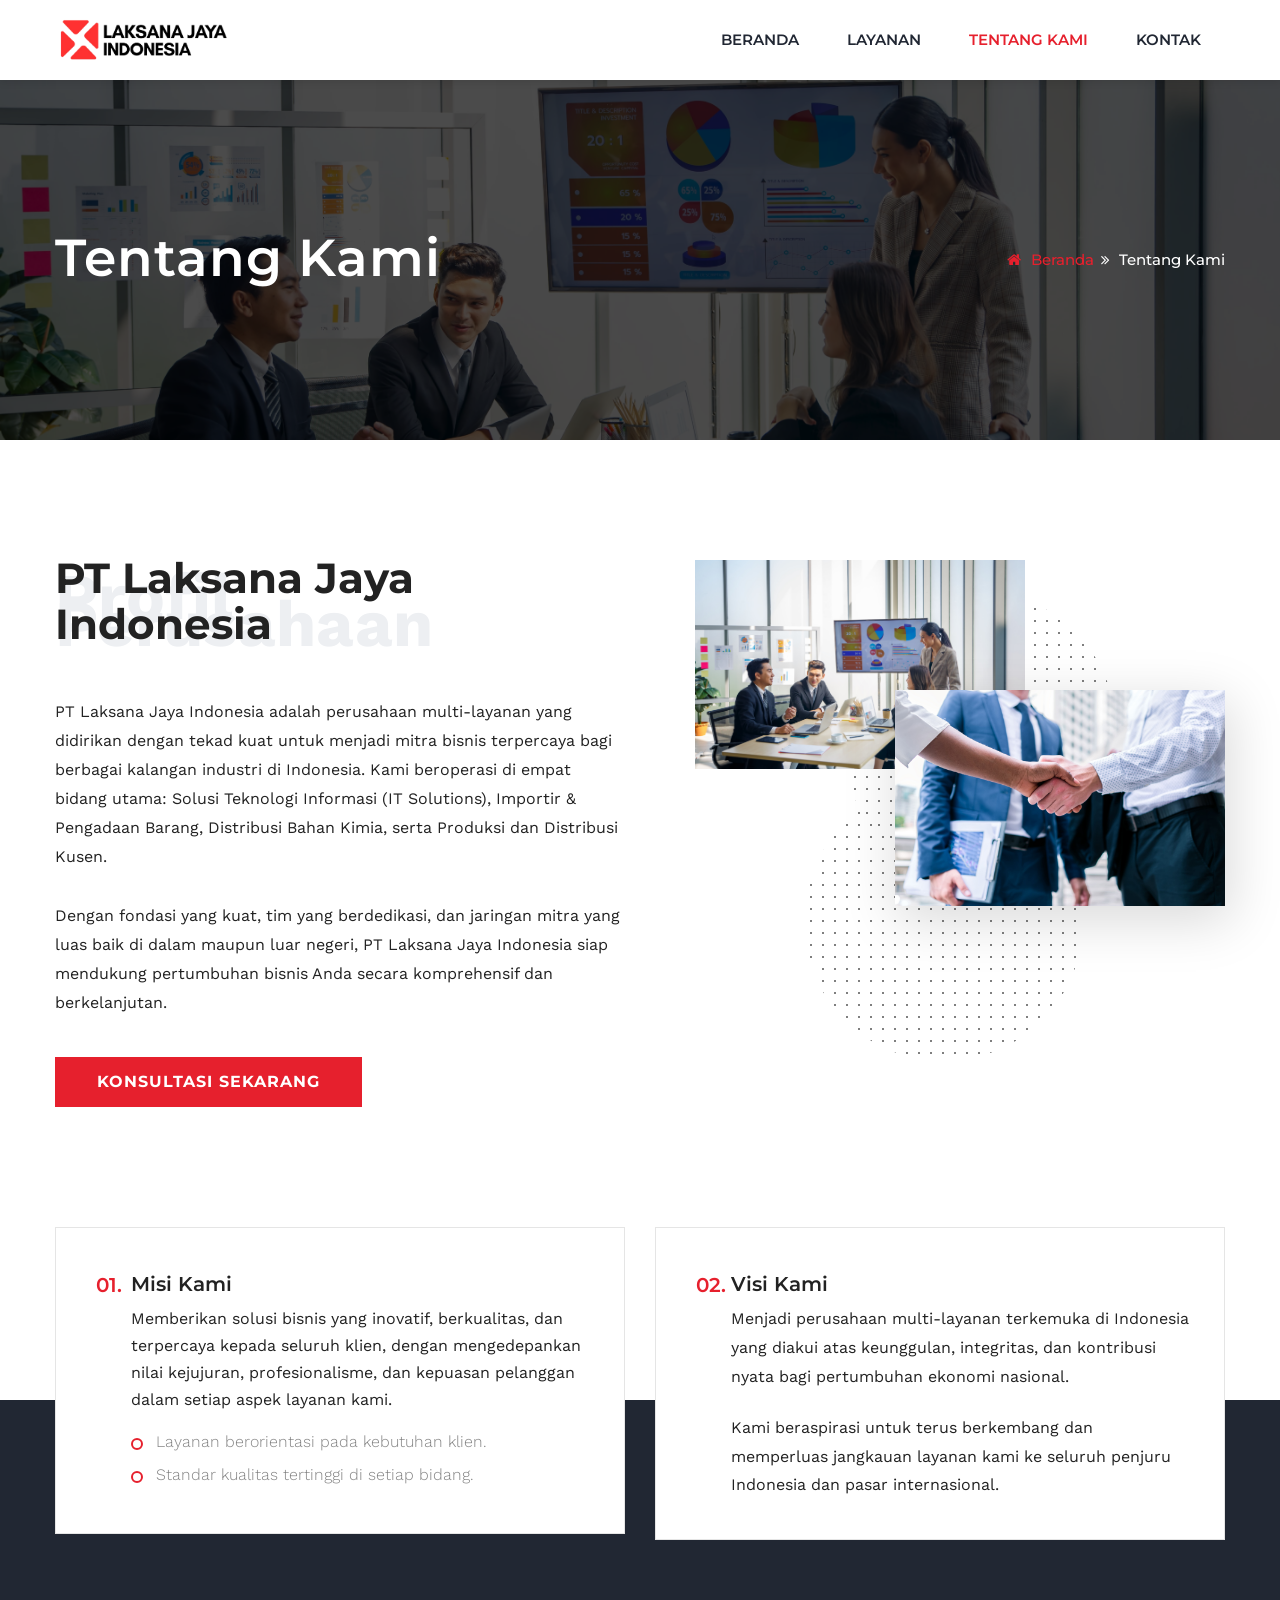
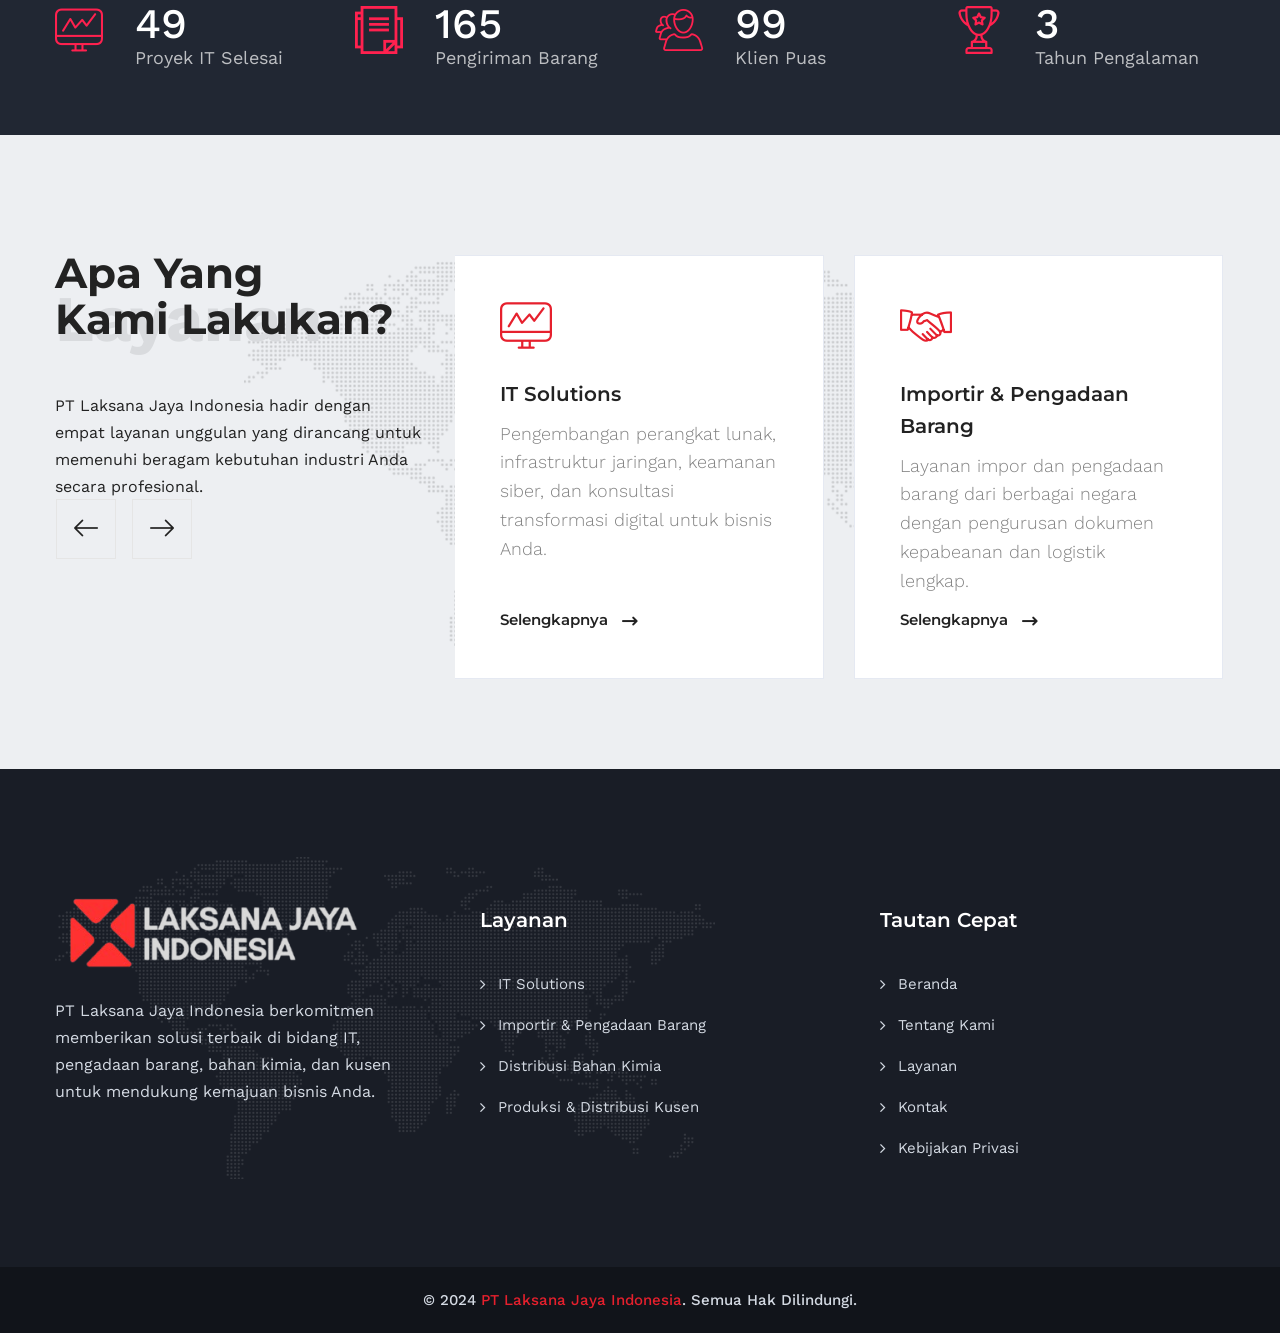
==== about.html @ ac90fad4 "Update All" ====
<!DOCTYPE html>
<html>
<head>
<meta charset="utf-8">
<title>Tentang Kami - PT Laksana Jaya Indonesia</title>

<!-- Stylesheets -->
<link href="css/bootstrap.css" rel="stylesheet">
<link href="css/style.css" rel="stylesheet">
<link href="css/responsive.css" rel="stylesheet">
<link href="css/laksana-custom.css" rel="stylesheet">

<!-- Fav Icons -->
<link rel="shortcut icon" href="images/favicon.png" type="image/x-icon">
<link rel="icon" href="images/favicon.png" type="image/x-icon">
<!-- Responsive -->
<meta http-equiv="X-UA-Compatible" content="IE=edge">
<meta name="viewport" content="width=device-width, initial-scale=1.0, maximum-scale=1.0, user-scalable=0">
<!--[if lt IE 9]><script src="https://cdnjs.cloudflare.com/ajax/libs/html5shiv/3.7.3/html5shiv.js"></script><![endif]-->
<!--[if lt IE 9]><script src="js/respond.js"></script><![endif]-->
</head>

<body>
<div class="page-wrapper">
    
    <!-- Preloader -->
    <div class="preloader"></div> 

    <!-- main header -->
    <header class="main-header">
        <!--Header-Upper-->
        <div class="header-upper style-three dark-color">
            <div class="container clearfix">
                <div class="float-left logo-outer">
                    <div class="logo"><a href="index.html"><img src="images/logo-main.png" alt="" title="" style="max-height:50px; width:auto;"></a></div>
                </div>
                <div class="float-right upper-right clearfix">
                    <div class="nav-outer clearfix">
                        <nav class="main-menu navbar-expand-lg">
                            <div class="navbar-header">
                                <button type="button" class="navbar-toggle" data-toggle="collapse" data-target=".navbar-collapse">
                                <span class="icon-bar"></span>
                                <span class="icon-bar"></span>
                                <span class="icon-bar"></span>
                                </button>
                            </div>
                            <div class="navbar-collapse collapse clearfix">
                                <ul class="navigation clearfix">
                                    <li><a href="index.html">Beranda</a></li>
                                    <li><a href="services.html">Layanan</a></li>
                                    <li class="current"><a href="about.html">Tentang Kami</a></li>
                                    <li><a href="contact.html">Kontak</a></li>
                                </ul>
                            </div>
                        </nav>
                    </div>
                </div>
            </div>
        </div>
        <!--End Header Upper-->
        <!--Sticky Header-->
        <div class="sticky-header">
            <div class="container clearfix">
                <div class="logo float-left">
                    <a href="index.html" class="img-responsive"><img src="images/logo-main.png" alt="" title="" style="max-height:50px; width:auto;"></a>
                </div>
                <div class="right-col float-right">
                    <nav class="main-menu navbar-expand-lg">
                        <div class="navbar-collapse collapse clearfix">
                            <ul class="navigation clearfix">
                                <li><a href="index.html">Beranda</a></li>
                                <li><a href="services.html">Layanan</a></li>
                                <li class="current"><a href="about.html">Tentang Kami</a></li>
                                <li><a href="contact.html">Kontak</a></li>
                            </ul>
                        </div>
                    </nav>
                </div>
            </div>
        </div>
        <!--End Sticky Header-->
    </header>

    <!--Page title-->
    <section class="page-title" style="background-image:url(images/background/image02.jpg)">
        <div class="container">
            <div class="outer-box">
                <h1>Tentang Kami</h1>
                <ul class="bread-crumb clearfix">
                    <li><a href="index.html"><span class="fa fa-home"></span>Beranda</a></li>
                    <li class="active">Tentang Kami</li>
                </ul>
            </div>                
        </div>
    </section>

    <!-- Profil Perusahaan -->
    <section class="what-we-do sp-two">
        <div class="container">
            <div class="row">
                <div class="col-lg-6">
                    <div class="sec-title">
                        <div class="big-title">Profil Perusahaan</div>
                        <h1>PT Laksana Jaya <br>Indonesia</h1>
                    </div>
                    <div class="text">
                        <p>PT Laksana Jaya Indonesia adalah perusahaan multi-layanan yang didirikan dengan tekad kuat untuk menjadi mitra bisnis terpercaya bagi berbagai kalangan industri di Indonesia. Kami beroperasi di empat bidang utama: Solusi Teknologi Informasi (IT Solutions), Importir &amp; Pengadaan Barang, Distribusi Bahan Kimia, serta Produksi dan Distribusi Kusen.</p>
                        <p>Dengan fondasi yang kuat, tim yang berdedikasi, dan jaringan mitra yang luas baik di dalam maupun luar negeri, PT Laksana Jaya Indonesia siap mendukung pertumbuhan bisnis Anda secara komprehensif dan berkelanjutan.</p>
                    </div>
                    <div class="link-btn mb-30 mt-40"><a href="contact.html" class="theme-btn btn-style-one">Konsultasi Sekarang</a></div>
                </div>
                <div class="col-lg-6">
                    <div class="stacked-image-carousel">
                        <div class="slides">
                            <div class="slide active">
                                <div class="image"><img src="images/background/image01.jpg" alt="PT Laksana Jaya Indonesia"></div>
                            </div>
                            <div class="slide">
                                <div class="image"><img src="images/background/image02.jpg" alt="PT Laksana Jaya Indonesia"></div>
                            </div>
                        </div>
                    </div>
                </div>
            </div>
        </div>
    </section>

    <!-- Misi & Visi -->
    <section class="our-mission">
        <div class="container">
            <div class="row">
                <div class="col-lg-6">
                    <div class="mission-block">
                        <div class="inner-box">
                            <div class="count">01.</div>
                            <h4><a href="#">Misi Kami</a></h4>
                            <div class="text">Memberikan solusi bisnis yang inovatif, berkualitas, dan terpercaya kepada seluruh klien, dengan mengedepankan nilai kejujuran, profesionalisme, dan kepuasan pelanggan dalam setiap aspek layanan kami.</div>
                            <ul class="list-style-six">
                                <li>Layanan berorientasi pada kebutuhan klien.</li>
                                <li>Standar kualitas tertinggi di setiap bidang.</li>
                            </ul>
                        </div>
                    </div>
                </div>
                <div class="col-lg-6">
                    <div class="mission-block">
                        <div class="inner-box">
                            <div class="count">02.</div>
                            <h4><a href="#">Visi Kami</a></h4>
                            <div class="text"><p>Menjadi perusahaan multi-layanan terkemuka di Indonesia yang diakui atas keunggulan, integritas, dan kontribusi nyata bagi pertumbuhan ekonomi nasional.</p><p>Kami beraspirasi untuk terus berkembang dan memperluas jangkauan layanan kami ke seluruh penjuru Indonesia dan pasar internasional.</p></div>
                        </div>
                    </div>
                </div>
            </div>
        </div>
    </section>

    <!-- Fun Facts -->
    <section class="funfact-section-two black-bg-3 pt-145">
        <div class="container">
            <div class="fact-counter">
                <div class="row">
                    <article class="column counter-column col-lg-3 col-md-6 wow fadeIn" data-wow-duration="900ms">
                        <div class="item">
                            <div class="inner-box">
                                <div class="icon-box">
                                    <i class="flaticon-computer-2"></i>
                                </div>
                                <div class="count-outer count-box">
                                    <span class="count-text" data-speed="3000" data-stop="150">0</span>
                                    <p>Proyek IT Selesai</p>
                                </div>
                            </div>
                        </div>
                    </article>
                    <article class="column counter-column col-lg-3 col-md-6 wow fadeIn" data-wow-duration="300ms">
                        <div class="item">
                            <div class="inner-box">
                                <div class="icon-box">
                                    <i class="flaticon-project"></i>
                                </div>
                                <div class="count-outer count-box">
                                    <span class="count-text" data-speed="3000" data-stop="500">0</span>
                                    <p>Pengiriman Barang</p>
                                </div>
                            </div>
                        </div>
                    </article>
                    <article class="column counter-column col-lg-3 col-md-6 wow fadeIn" data-wow-duration="600ms">
                        <div class="item">
                            <div class="inner-box">
                                <div class="icon-box">
                                    <i class="flaticon-group"></i>
                                </div>
                                <div class="count-outer count-box">
                                    <span class="count-text" data-speed="3000" data-stop="300">0</span>
                                    <p>Klien Puas</p>
                                </div>
                            </div>
                        </div>
                    </article>
                    <article class="column counter-column col-lg-3 col-md-6 wow fadeIn" data-wow-duration="900ms">
                        <div class="item">
                            <div class="inner-box">
                                <div class="icon-box">
                                    <i class="flaticon-trophy"></i>
                                </div>
                                <div class="count-outer count-box">
                                    <span class="count-text" data-speed="3000" data-stop="10">0</span>
                                    <p>Tahun Pengalaman</p>
                                </div>
                            </div>
                        </div>
                    </article>
                </div>
            </div> 
        </div>
    </section>

    <!-- Ringkasan Layanan -->
    <section class="what-we-do-three sp-two grey-bg">
        <div class="container">
            <div class="row">
                <div class="col-lg-4">
                    <div class="sec-title deep">
                        <div class="big-title">Layanan</div>
                        <h1>Apa yang <br>Kami Lakukan?</h1>
                    </div>
                    <div class="text mb-30">PT Laksana Jaya Indonesia hadir dengan empat layanan unggulan yang dirancang untuk memenuhi beragam kebutuhan industri Anda secara profesional.
                    </div>
                </div>
                <div class="col-lg-8">
                    <div class="two-item-carousel owl-carousel owl-theme owl-dot-none owl-nav-style-one">
                        <div class="service-block-eight">
                            <div class="inner-box hvr-bounce-to-bottom">
                                <div class="icon-box">
                                    <span class="flaticon-computer-2"></span>
                                </div>
                                <h4><a href="https://laxera.vercel.app" target="_blank" rel="noopener noreferrer">IT Solutions</a></h4>
                                <div class="text">Pengembangan perangkat lunak, infrastruktur jaringan, keamanan siber, dan konsultasi transformasi digital untuk bisnis Anda.</div>
                                <a href="https://laxera.vercel.app" class="read-more-btn" target="_blank" rel="noopener noreferrer">Selengkapnya <span class="flaticon-arrows"></span></a>
                            </div>
                        </div>
                        <div class="service-block-eight">
                            <div class="inner-box hvr-bounce-to-bottom">
                                <div class="icon-box">
                                    <span class="flaticon-hand-shake"></span>
                                </div>
                                <h4><a href="services.html">Importir &amp; Pengadaan Barang</a></h4>
                                <div class="text">Layanan impor dan pengadaan barang dari berbagai negara dengan pengurusan dokumen kepabeanan dan logistik lengkap.</div>
                                <a href="services.html" class="read-more-btn">Selengkapnya <span class="flaticon-arrows"></span></a>
                            </div>
                        </div>
                        <div class="service-block-eight">
                            <div class="inner-box hvr-bounce-to-bottom">
                                <div class="icon-box">
                                    <span class="flaticon-graphic"></span>
                                </div>
                                <h4><a href="services.html">Distribusi Bahan Kimia</a></h4>
                                <div class="text">Distribusi bahan kimia industri berkualitas tinggi yang memenuhi standar keselamatan dan regulasi yang berlaku.</div>
                                <a href="services.html" class="read-more-btn">Selengkapnya <span class="flaticon-arrows"></span></a>
                            </div>
                        </div>
                        <div class="service-block-eight">
                            <div class="inner-box hvr-bounce-to-bottom">
                                <div class="icon-box">
                                    <span class="flaticon-strategy"></span>
                                </div>
                                <h4><a href="services.html">Produksi &amp; Distribusi Kusen</a></h4>
                                <div class="text">Produksi kusen kayu, aluminium, dan UPVC berkualitas tinggi dengan kemampuan kustomisasi sesuai spesifikasi proyek.</div>
                                <a href="services.html" class="read-more-btn">Selengkapnya <span class="flaticon-arrows"></span></a>
                            </div>
                        </div>
                    </div>
                </div>
            </div>
        </div>
    </section>

    <!-- Main Footer -->
    <footer class="main-footer">
        <div class="container">
            <div class="widgets-section">
                <div class="row">
                    <div class="footer-column col-lg-4 col-md-6 col-12">
                        <div class="footer-widget about-widget">
                            <div class="footer-logo" style="margin-bottom:18px;">
                                <a href="index.html"><img src="images/logo-white.png" alt="PT Laksana Jaya Indonesia" style="max-height:90px; width:auto;"></a>
                            </div>
                            <div class="text">PT Laksana Jaya Indonesia berkomitmen memberikan solusi terbaik di bidang IT, pengadaan barang, bahan kimia, dan kusen untuk mendukung kemajuan bisnis Anda.</div>
                        </div>
                    </div>
                    <div class="footer-column col-lg-4 col-md-6 col-12">
                        <div class="footer-widget services-widget">
                            <h2 class="widget-title">Layanan</h2>
                            <div class="widget-content">
                                <ul class="list">
                                    <li><a href="https://laxera.vercel.app" target="_blank" rel="noopener noreferrer">IT Solutions</a></li>
                                    <li><a href="services.html">Importir &amp; Pengadaan Barang</a></li>
                                    <li><a href="services.html">Distribusi Bahan Kimia</a></li>
                                    <li><a href="services.html">Produksi &amp; Distribusi Kusen</a></li>
                                </ul>
                            </div>
                        </div>
                    </div>
                    <div class="footer-column col-lg-4 col-md-6 col-12">
                        <div class="footer-widget services-widget">
                            <h2 class="widget-title">Tautan Cepat</h2>
                            <div class="widget-content">
                                <ul class="list">
                                    <li><a href="index.html">Beranda</a></li>
                                    <li><a href="about.html">Tentang Kami</a></li>
                                    <li><a href="services.html">Layanan</a></li>
                                    <li><a href="contact.html">Kontak</a></li>
                                    <li><a href="#">Kebijakan Privasi</a></li>
                                </ul>
                            </div>
                        </div>
                    </div>
                </div>
            </div>
        </div>
        <div class="footer-bottom">
            <div class="container">
                <div class="copyright-text" style="text-align:center;">
                    <p>&copy; 2024 <a href="#">PT Laksana Jaya Indonesia</a>. Semua Hak Dilindungi.</p>
                </div>
            </div>
        </div>
    </footer>

</div>

<button class="scroll-top scroll-to-target" data-target="html">
    <span class="fa fa-angle-up"></span>
</button>

<script src="js/jquery.js"></script>
<script src="js/popover.js"></script>
<script src="js/bootstrap.min.js"></script>
<script src="js/wow.js"></script>
<script src="js/owl.js"></script>
<script src="js/validate.js"></script>
<script src="js/mixitup.js"></script>
<script src="js/isotope.js"></script>
<script src="js/appear.js"></script>
<script src="js/jquery.fancybox.js"></script>
<script src="js/script.js"></script>

</body>
</html>
---- css/style.css ----
/* Bremond - HTML Template */

/************ TABLE OF CONTENTS ***************
1. Fonts
2. Main Slider
3. What We Do
4. Our Experience
5. Why Choose Us
6. Testimonial
7. Feature Case
8. Client logo
9. Our Team
10. Funfact&form
11. Latest News
12. Google Map
13. Page Title
14. History
15. Footer


**********************************************/

@import url('https://fonts.googleapis.com/css?family=Montserrat:400,500,600,700|Work+Sans:400,500,700');
/*font-family: 'Montserrat', sans-serif;
font-family: 'Work Sans', sans-serif;*/

@import url('font-awesome.css');
@import url('flaticon.css');
@import url('bootstrap.css');
@import url('jquery.fancybox.min.css');
@import url('animate.css');
@import url('hover.css');
@import url('owl.css');
@import url('custom-animate.css');



/*** 

====================================================================
	Reset
====================================================================

 ***/

* {
	margin: 0px;
	padding: 0px;
	border: none;
	outline: none;
}

/*** 

====================================================================
	Global Settings
====================================================================

 ***/

body {
	font-size: 15px;
	color: #777777;
	line-height: 1.8em;
	font-weight: 400;
	background: #ffffff;
	background-size: cover;
	background-repeat: no-repeat;
	background-position: center top;
	-webkit-font-smoothing: antialiased;
	font-family: 'Work Sans', sans-serif;
}

a {
	text-decoration: none;
	cursor: pointer;
	color: #e6202d;
}

.no-padding {
	padding: 0px !important;
}

a:hover,
a:focus,
a:visited {
	text-decoration: none;
	outline: none;
}

h1,
h2,
h3,
h4,
h5,
h6 {
	position: relative;
	font-weight: normal;
	margin: 0px;
	background: none;
	line-height: 1.6em;
	font-family: 'Montserrat', sans-serif;
	color: #111;
}

input,
button,
select,
textarea {}

button:focus {
	outline: none;
}

p {
	position: relative;
	line-height: 1.8em;
	margin-bottom: 30px;
}

.text {
	font-size: 16px;
	color: #222;
}

.border-bottom {
	border-bottom: 1px solid #f4f4f4 !important;
}

.strike-through {
	text-decoration: line-through;
}

.page-wrapper {
	position: relative;
	margin: 0 auto;
	width: 100%;
	min-width: 300px;
	background: #fff;
	z-index: 9;
	overflow: hidden;
}

ul,
li {
	list-style: none;
	padding: 0px;
	margin: 0px;
}

@media (min-width: 1200px) {
	.container,
	.container-fluid {
		padding: 0;
	}
}


.theme-btn {
	display: inline-block;
	transition: all 0.3s ease;
	-moz-transition: all 0.3s ease;
	-webkit-transition: all 0.3s ease;
	-ms-transition: all 0.3s ease;
	-o-transition: all 0.3s ease;
}

.grey-bg {
	background-color: #edeff2 !important;
}

.grey-deep-bg {
	background-color: #f2f2f2 !important;
}

.grey-light-bg {
	background-color: #f8f8f8 !important;
}

.gradient-bg {
	background-image: -webkit-linear-gradient(87deg, #000000 34%, #064e79 100%) !important;
	background-image: -o-linear-gradient(87deg, #000000 34%, #064e79 100%) !important;
	background-image: linear-gradient(3deg, #000000 34%, #064e79 100%) !important;
}

.gradient-two-bg {
	background-image: -webkit-gradient(linear, left bottom, left top, from(#537895), to(#09203f)) !important;
	background-image: -webkit-linear-gradient(bottom, #537895 0%, #09203f 100%) !important;
	background-image: -o-linear-gradient(bottom, #537895 0%, #09203f 100%) !important;
	background-image: linear-gradient(to top, #537895 0%, #09203f 100%) !important;
}

.image-bg {
	background-repeat: no-repeat;
	background-size: cover;
	background-position: center;
}

.black-bg {
	background-color: #000 !important;
}

.black-bg-2 {
	background-color: #222 !important;
}

.black-bg-3 {
	background-color: #212733 !important;
}

.theme-bg {
	background-color: #e6202d !important;
}

.bg-style-two {
	position: relative;
}

.bg-style-two:before {
	position: absolute;
	content: '';
	left: 0px;
	top: 0px;
	width: 50%;
	height: 100%;
	background-color: rgb(240, 240, 240);
}

.bg-style-two:after {
	position: absolute;
	content: '';
	right: 0px;
	top: 0px;
	width: 50%;
	height: 100%;
	background-color: rgba(240, 240, 240, 0.3);
}

/* section padding */

.sp-one {
	padding: 120px 0;
}

.sp-two {
	padding: 120px 0 90px;
}

.sp-three {
	padding: 120px 0 70px;
}

.sp-four {
	padding: 120px 0 0px;
}

.sp-five {
	padding: 0px 0 120px;
}

.sp-six {
	padding: 0px 0 90px;
}

.sp-seven {
	padding: 100px 0 20px;
}

.projects-block-one.mix {
	display: none;
}

.projects-block-two.mix {
	display: none;
}

.theme-color {
	color: #e6202d;
}

img {
	display: inline-block;
	max-width: 100%;
}

.preloader {
	position: fixed;
	left: 0px;
	top: 0px;
	width: 100%;
	height: 100%;
	z-index: 999999;
	background-color: #ffffff;
	background-position: center center;
	background-repeat: no-repeat;
	background-image: url(../images/icons/preloader.svg);
}

/*** Scroll To Top style ***/

.scroll-top {
	width: 55px;
	height: 55px;
	position: fixed;
	bottom: 30px;
	right: 30px;
	font-size: 18px;
	border-radius: 50%;
	z-index: 99;
	display: none;
	color: #fff;
	text-align: center;
	cursor: pointer;
	background: #e6202d;
	-webkit-animation: pulse 2s infinite;
	animation: pulse 2s infinite;
}

.scroll-top span:before {
	font-size: 27px;
}

.scroll-top:after {
	position: absolute;
	z-index: -1;
	content: '';
	top: 100%;
	left: 5%;
	height: 10px;
	width: 90%;
	opacity: 1;
	background: -webkit-radial-gradient(center, ellipse, rgba(0, 0, 0, 0.25) 0%, rgba(0, 0, 0, 0) 80%);
	background: -webkit-radial-gradient(center ellipse, rgba(0, 0, 0, 0.25) 0%, rgba(0, 0, 0, 0) 80%);
	background: -o-radial-gradient(center, ellipse, rgba(0, 0, 0, 0.25) 0%, rgba(0, 0, 0, 0) 80%);
	background: radial-gradient(ellipse at center, rgba(0, 0, 0, 0.25) 0%, rgba(0, 0, 0, 0) 80%);
}


/* parallax-one */

.parallax-one {
  position: relative;
  background-repeat: no-repeat;
  background-size: cover;
}

.parallax-one:before {
  position: absolute;
  content: '';
  background: rgba(30, 67, 152, 0.8);
  width: 100%;
  height: 100%;
  left: 0;
  top: 0;
}

/* parallax-two */

.parallax-two {
  position: relative;
  background-repeat: no-repeat;
  background-size: cover;
  background-attachment: fixed;
}

.parallax-two:before {
  position: absolute;
  content: '';
  background: rgba(0, 0, 0, 0.6);
  width: 100%;
  height: 100%;
  left: 0;
  top: 0;
}

/* parallax-three */

.parallax-three {
  position: relative;
  background-repeat: no-repeat;
  background-size: cover;
  background-attachment: fixed;
}

.parallax-three:before {
  position: absolute;
  content: '';
  background: rgba(0, 0, 0, 0.05);
  width: 100%;
  height: 100%;
  left: 0;
  top: 0;
}



/*Custom Select*/

.form-group .ui-selectmenu-button.ui-button {
	width: 100%;
	font-size: 14px;
	font-style: normal;
	height: 50px;
	padding: 7px 20px;
	line-height: 30px;
	color: #333333;
	border-radius: 0px;
	border: 1px solid #e5e5e5;
	background: #ffffff;
}

.form-group .ui-button .ui-icon {
	background: none;
	position: relative;
	top: 3px;
	text-indent: 0px;
	color: #333333;
}

.form-group .ui-button .ui-icon:before {
	font-family: 'FontAwesome';
	content: "\f107";
	position: absolute;
	right: 0px;
	top: 2px !important;
	top: 13px;
	width: 10px;
	height: 20px;
	display: block;
	color: #333333;
	line-height: 20px;
	font-size: 16px;
	font-weight: normal;
	text-align: center;
	z-index: 5;
}

.ui-widget.ui-widget-content {
	border: 1px solid #e0e0e0;
	font-family: 'Poppins', sans-serif;
}

.ui-menu .ui-menu-item {
	font-size: 14px;
	border-bottom: 1px solid #e0e0e0;
}

.ui-menu .ui-menu-item:last-child {
	border: none;
}

.ui-state-active,
.ui-widget-content .ui-state-active {
	background-color: #e6202d;
}

.ui-menu .ui-menu-item-wrapper {
	position: relative;
	display: block;
	padding: 8px 20px;
	font-size: 14px;
	line-height: 24px;
}

.ui-menu-item:hover {
	background-color: #17519d;
}

/* owl controll */

.owl-dots-none .owl-dots {
	display: none;
}

/* style one */

.owl-dot-style-one .owl-dots {
	position: relative;
	text-align: center;
}

.owl-dot-style-one .owl-dots .owl-dot {
	position: relative;
	display: inline-block;
	margin: 0px 5px;
}

.owl-dot-style-one .owl-dots .owl-dot span {
	position: relative;
	display: block;
	width: 10px;
	height: 10px;
	border-radius: 50%;
	border: 1px solid #e6202d;
	transition: all 0.3s ease;
	-moz-transition: all 0.3s ease;
	-webkit-transition: all 0.3s ease;
	-ms-transition: all 0.3s ease;
	-o-transition: all 0.3s ease;
}

.owl-dot-style-one .owl-dots .owl-dot.active span,
.owl-dot-style-one .owl-dots .owl-dot:hover span {
	background: #e6202d;
	border-color: #e6202d;
}

/* style two */

.owl-dot-style-two .owl-dots {
	position: relative;
	text-align: center;
	line-height: 15px;
}

.owl-dot-style-two .owl-dots .owl-dot {
	position: relative;
	display: inline-block;
	margin: 0px 5px;
}

.owl-dot-style-two .owl-dots .owl-dot span {
	position: relative;
	display: block;
	width: 15px;
	height: 15px;
	border-radius: 50%;
	border: 2px solid #e8e8e8;
	transition: all 0.3s ease;
	-moz-transition: all 0.3s ease;
	-webkit-transition: all 0.3s ease;
	-ms-transition: all 0.3s ease;
	-o-transition: all 0.3s ease;
}

.owl-dot-style-two .owl-dots .owl-dot span:before {
	position: absolute;
	content: '';
	background: #e8e8e8;
	width: 5px;
	height: 5px;
	border-radius: 50%;
	left: 3px;
	top: 3px;
}

.owl-dot-style-two .owl-dots .owl-dot.active span,
.owl-dot-style-two .owl-dots .owl-dot:hover span {
	background: #e6202d;
	border-color: #e6202d;
}

/* owl nav */

.owl-nav-none .owl-nav {
	display: none;
}

.owl-nav-style-one .owl-nav {
	margin: 0px;
	padding: 0px;
	text-align: center;
}

.owl-nav-style-one .owl-nav .owl-next,
.owl-nav-style-one .owl-nav .owl-prev {
	position: relative;
	width: 60px;
	height: 60px;
	margin: 0 8px;
	display: inline-block;
	line-height: 56px;
	border: 1px solid #e5e5e5;
	text-align: center;
	font-size: 24px;
	color: #222222;
	transition: all 300ms ease;
	-webkit-transition: all 300ms ease;
	-ms-transition: all 300ms ease;
	-o-transition: all 300ms ease;
}

.owl-nav-style-one .carousel-outer:hover .owl-nav .owl-next,
.owl-nav-style-one .carousel-outer:hover .owl-nav .owl-prev {
	opacity: 1;
	visibility: visible;
}

.owl-nav-style-one .owl-nav .owl-prev {
	left: 0px;
}

.owl-nav-style-one .owl-nav .owl-next {
	right: 0px;
}

.owl-nav-style-one .owl-nav .owl-next:hover,
.owl-nav-style-one .owl-nav .owl-prev:hover {
	color: #ffffff;
	border-color: #e6202d;
	background: #e6202d;
}

/* nav style tow */

.owl-nav-style-two .owl-nav {
	padding: 0px;
	text-align: center;
	bottom: 100%;
	top: inherit;
	position: absolute;
	left: inherit;
	right: 0;
}

.owl-nav-style-two .owl-nav .owl-next,
.owl-nav-style-two .owl-nav .owl-prev {
	position: relative;
	width: 50px;
	height: 50px;
	margin: 0 8px 30px;
	display: inline-block;
	line-height: 46px;
	border: 1px solid #f0f0f0;
	text-align: center;
	font-size: 24px;
	color: #949494;
	border-radius: 50%;
	transition: all 300ms ease;
	-webkit-transition: all 300ms ease;
	-ms-transition: all 300ms ease;
	-o-transition: all 300ms ease;
}

.owl-nav-style-two .carousel-outer:hover .owl-nav .owl-next,
.owl-nav-style-two .carousel-outer:hover .owl-nav .owl-prev {
	opacity: 1;
	visibility: visible;
}

.owl-nav-style-two .owl-nav .owl-prev {
	left: 0px;
}

.owl-nav-style-two .owl-nav .owl-next {
	right: 0px;
}

.owl-nav-style-two .owl-nav .owl-next:hover,
.owl-nav-style-two .owl-nav .owl-prev:hover {
	color: #e6202d;
	border-color: #e6202d;
}

/* nav style three */

.owl-nav-style-three .owl-nav {
	padding: 0px;
	text-align: center;
	bottom: 100%;
	top: inherit;
	position: absolute;
	left: 50%;
	-webkit-transform: translateX(-50%) translateY(45px);
	    -ms-transform: translateX(-50%) translateY(45px);
	        transform: translateX(-50%) translateY(45px);
}

.owl-nav-style-three .owl-nav .owl-next,
.owl-nav-style-three .owl-nav .owl-prev {
	position: relative;
	width: 60px;
	height: 60px;
	margin: 0 8px 0px;
	display: inline-block;
	line-height: 56px;
	border: 1px solid #e5e5e5;
	text-align: center;
	font-size: 24px;
	color: #222;
	transition: all 300ms ease;
	-webkit-transition: all 300ms ease;
	-ms-transition: all 300ms ease;
	-o-transition: all 300ms ease;
}

.owl-nav-style-three .carousel-outer:hover .owl-nav .owl-next,
.owl-nav-style-three .carousel-outer:hover .owl-nav .owl-prev {
	opacity: 1;
	visibility: visible;
}

.owl-nav-style-three .owl-nav .owl-prev {
	left: 0px;
}

.owl-nav-style-three .owl-nav .owl-next {
	right: 0px;
}

.owl-nav-style-three .owl-nav .owl-next:hover,
.owl-nav-style-three .owl-nav .owl-prev:hover {
	color: #e6202d;
	border-color: #e6202d;
}

/* nav style four */

.owl-nav-style-four .owl-nav {
	padding: 0px;
	top: 50%;
	margin-top: -40px;
	position: absolute;
	left: 0;
	right: 0;
}

.owl-nav-style-four .owl-nav .owl-next,
.owl-nav-style-four .owl-nav .owl-prev {
	position: relative;
	width: 60px;
	height: 60px;
	margin: 0 8px 0px;
	display: inline-block;
	line-height: 56px;
	border: 1px solid #e5e5e5;
	text-align: center;
	font-size: 24px;
	color: #222;
	transition: all 300ms ease;
	-webkit-transition: all 300ms ease;
	-ms-transition: all 300ms ease;
	-o-transition: all 300ms ease;
}

.owl-nav-style-four .carousel-outer:hover .owl-nav .owl-next,
.owl-nav-style-four .carousel-outer:hover .owl-nav .owl-prev {
	opacity: 1;
	visibility: visible;
}

.owl-nav-style-four .owl-nav .owl-prev {
	left: 0px;
	float: left;
	-webkit-transform: translateY(-50%);
	    -ms-transform: translateY(-50%);
	        transform: translateY(-50%);
}

.owl-nav-style-four .owl-nav .owl-next {
	right: 0px;
	float: right;
	-webkit-transform: translateY(-50%);
	    -ms-transform: translateY(-50%);
	        transform: translateY(-50%);
}

.owl-nav-style-four .owl-nav .owl-next:hover,
.owl-nav-style-four .owl-nav .owl-prev:hover {
	color: #e6202d;
	border-color: #e6202d;
}
/*** Fancy Box ***/

.fancybox-next span,
.fancybox-prev span {
	background-image: none !important;
	width: 44px !important;
	height: 44px !important;
	line-height: 44px !important;
	text-align: center;
}

.fancybox-next span:before,
.fancybox-prev span:before {
	content: '';
	position: absolute;
	font-family: 'FontAwesome';
	left: 0px;
	top: 0px;
	font-size: 12px;
	width: 44px !important;
	height: 44px !important;
	line-height: 44px !important;
	background-color: rgba(28, 28, 28, 0.40) !important;
	color: #ffffff;
	visibility: visible;
	transition: all 300ms ease;
	-webkit-transition: all 300ms ease;
	-ms-transition: all 300ms ease;
	-o-transition: all 300ms ease;
	-moz-transition: all 300ms ease;
}

.fancybox-next span:before {
	content: '\f178';
}

.fancybox-prev span:before {
	content: '\f177';
}

.fancybox-next:hover span:before,
.fancybox-prev:hover span:before {
	background-color: #ffffff !important;
	color: #000000;
}

.fancybox-type-image .fancybox-close {
	right: 0px;
	top: 0px;
	width: 45px;
	height: 45px;
	background: url(../images/icons/icon-cross.png) center center no-repeat;
	background-color: rgba(17, 17, 17, 0.50) !important;
}

.fancybox-type-image .fancybox-close:hover {
	background-color: #000000 !important;
}

.fancybox-type-image .fancybox-skin {
	padding: 0px !important;
}



/* margin */

.mt-5 {
	margin-top: 5px !important;
}

.mt-10 {
	margin-top: 10px !important;
}

.mt-15 {
	margin-top: 15px !important;
}

.mt-20 {
	margin-top: 20px !important;
}

.mt-25 {
	margin-top: 25px !important;
}

.mt-30 {
	margin-top: 30px !important;
}

.mt-35 {
	margin-top: 35px !important;
}

.mt-40 {
	margin-top: 40px !important;
}

.mt-45 {
	margin-top: 45px !important;
}

.mt-50 {
	margin-top: 50px !important;
}

.mt-55 {
	margin-top: 55px !important;
}

.mt-60 {
	margin-top: 60px !important;
}

.mt-65 {
	margin-top: 65px !important;
}

.mt-70 {
	margin-top: 70px !important;
}

.mt-75 {
	margin-top: 75px !important;
}

.mt-80 {
	margin-top: 80px !important;
}

.mb-5 {
	margin-bottom: 5px !important;
}

.mb-10 {
	margin-bottom: 10px !important;
}

.mb-15 {
	margin-bottom: 15px !important;
}

.mb-20 {
	margin-bottom: 20px !important;
}

.mb-25 {
	margin-bottom: 25px !important;
}

.mb-30 {
	margin-bottom: 30px !important;
}

.mb-35 {
	margin-bottom: 35px !important;
}

.mb-40 {
	margin-bottom: 40px !important;
}

.mb-45 {
	margin-bottom: 45px !important;
}

.mb-50 {
	margin-bottom: 50px !important;
}

.mb-55 {
	margin-bottom: 55px !important;
}

.mb-60 {
	margin-bottom: 60px !important;
}

.mb-65 {
	margin-bottom: 65px !important;
}

.mb-70 {
	margin-bottom: 70px !important;
}

.mb-75 {
	margin-bottom: 75px !important;
}

.mb-80 {
	margin-bottom: 80px !important;
}

.ml-5 {
	margin-left: 5px !important;
}

.ml-10 {
	margin-left: 10px !important;
}

.ml-15 {
	margin-left: 15px !important;
}

.ml-20 {
	margin-left: 20px !important;
}

.ml-25 {
	margin-left: 25px !important;
}

.ml-30 {
	margin-left: 30px !important;
}

.ml-35 {
	margin-left: 35px !important;
}

.ml-40 {
	margin-left: 40px !important;
}

.ml-45 {
	margin-left: 45px !important;
}

.ml-50 {
	margin-left: 50px !important;
}

.ml-55 {
	margin-left: 55px !important;
}

.ml-60 {
	margin-left: 60px !important;
}

.ml-65 {
	margin-left: 65px !important;
}

.ml-70 {
	margin-left: 70px !important;
}

.ml-75 {
	margin-left: 75px !important;
}

.ml-80 {
	margin-left: 80px !important;
}

.mr-5 {
	margin-right: 5px !important;
}

.mr-10 {
	margin-right: 10px !important;
}

.mr-15 {
	margin-right: 15px !important;
}

.mr-20 {
	margin-right: 20px !important;
}

.mr-25 {
	margin-right: 25px !important;
}

.mr-30 {
	margin-right: 30px !important;
}

.mr-35 {
	margin-right: 35px !important;
}

.mr-40 {
	margin-right: 40px !important;
}

.mr-45 {
	margin-right: 45px !important;
}

.mr-50 {
	margin-right: 50px !important;
}

.mr-55 {
	margin-right: 55px !important;
}

.mr-60 {
	margin-right: 60px !important;
}

.mr-65 {
	margin-right: 65px !important;
}

.mr-70 {
	margin-right: 70px !important;
}

.mr-75 {
	margin-right: 75px !important;
}

.mr-80 {
	margin-right: 80px !important;
}

/* padding */

.pt-5 {
	padding-top: 5px !important;
}

.pt-10 {
	padding-top: 10px !important;
}

.pt-15 {
	padding-top: 15px !important;
}

.pt-20 {
	padding-top: 20px !important;
}

.pt-25 {
	padding-top: 25px !important;
}

.pt-30 {
	padding-top: 30px !important;
}

.pt-35 {
	padding-top: 35px !important;
}

.pt-40 {
	padding-top: 40px !important;
}

.pt-45 {
	padding-top: 45px !important;
}

.pt-50 {
	padding-top: 50px !important;
}

.pt-55 {
	padding-top: 55px !important;
}

.pt-60 {
	padding-top: 60px !important;
}

.pt-65 {
	padding-top: 65px !important;
}

.pt-70 {
	padding-top: 70px !important;
}

.pt-75 {
	padding-top: 75px !important;
}

.pt-80 {
	padding-top: 80px !important;
}

.pb-5 {
	padding-bottom: 5px !important;
}

.pb-10 {
	padding-bottom: 10px !important;
}

.pb-15 {
	padding-bottom: 15px !important;
}

.pb-20 {
	padding-bottom: 20px !important;
}

.pb-25 {
	padding-bottom: 25px !important;
}

.pb-30 {
	padding-bottom: 30px !important;
}

.pb-35 {
	padding-bottom: 35px !important;
}

.pb-40 {
	padding-bottom: 40px !important;
}

.pb-45 {
	padding-bottom: 45px !important;
}

.pb-50 {
	padding-bottom: 50px !important;
}

.pb-55 {
	padding-bottom: 55px !important;
}

.pb-60 {
	padding-bottom: 60px !important;
}

.pb-65 {
	padding-bottom: 65px !important;
}

.pb-70 {
	padding-bottom: 70px !important;
}

.pb-75 {
	padding-bottom: 75px !important;
}

.pb-80 {
	padding-bottom: 80px !important;
}

.pl-5 {
	padding-left: 5px !important;
}

.pl-10 {
	padding-left: 10px !important;
}

.pl-15 {
	padding-left: 15px !important;
}

.pl-20 {
	padding-left: 20px !important;
}

.pl-25 {
	padding-left: 25px !important;
}

.pl-30 {
	padding-left: 30px !important;
}

.pl-35 {
	padding-left: 35px !important;
}

.pl-40 {
	padding-left: 40px !important;
}

.pl-45 {
	padding-left: 45px !important;
}

.pl-50 {
	padding-left: 50px !important;
}

.pl-55 {
	padding-left: 55px !important;
}

.pl-60 {
	padding-left: 60px !important;
}

.pl-65 {
	padding-left: 65px !important;
}

.pl-70 {
	padding-left: 70px !important;
}

.pl-75 {
	padding-left: 75px !important;
}

.pl-80 {
	padding-left: 80px !important;
}

.pr-5 {
	padding-right: 5px !important;
}

.pr-10 {
	padding-right: 10px !important;
}

.pr-15 {
	padding-right: 15px !important;
}

.pr-20 {
	padding-right: 20px !important;
}

.pr-25 {
	padding-right: 25px !important;
}

.pr-30 {
	padding-right: 30px !important;
}

.pr-35 {
	padding-right: 35px !important;
}

.pr-40 {
	padding-right: 40px !important;
}

.pr-45 {
	padding-right: 45px !important;
}

.pr-50 {
	padding-right: 50px !important;
}

.pr-55 {
	padding-right: 55px !important;
}

.pr-60 {
	padding-right: 60px !important;
}

.pr-65 {
	padding-right: 65px !important;
}

.pr-70 {
	padding-right: 70px !important;
}

.pr-75 {
	padding-right: 75px !important;
}

.pr-80 {
	padding-right: 80px !important;
}

.pt-145 {
	padding-top: 145px;
}


/*

element css

1- section title
2- button style
3- list style
4- social icon
6- tab style
7- accordion
8- page pagination
9- filter style
10- video-box
11- sidebar widget




/*
================================== 
1.section title 
==================================
*/

.sec-title {
	position: relative;
	margin-bottom: 50px;
	margin-top: -5px;
}

.sec-title.style-two {
	margin-top: 20px;
}

.sec-title.small {
	margin-bottom: 40px;
}

.sec-title.centered {
	text-align: center;
}

.sec-title .big-title {
	font-size: 65px;
	font-weight: 700;
	color: #edeff2;
	text-transform: capitalize;
	position:  absolute;
	width:  100%;
	bottom: 9px;
}

.sec-title.style-two .big-title {
	bottom: 30px;
}

.sec-title h1 {
	font-size: 42px;
	color: #222;
	font-weight: 700;
	line-height: 1.1em;
	text-transform: capitalize;
}

.sec-title.light h1 {
	color: #ffffff;
}

.sec-title.light .big-title {
	color: #585859;
}

.sec-title.deep .big-title {
	color: #d9dbde;
}

.sec-title .text {
	margin-top: 30px;
}

.sec-title.light .text {
	color: rgba(255, 255, 255, 0.70);
}

/* welcome title */

.welcome-title {
	text-align: center;
	margin-bottom: 40px;
}

.welcome-title h2 {
	text-align: center;
	font-size: 30px;
	margin-bottom: 10px;
	font-weight: 600;
}

/* inner page title */

.inner-page-title {
	position: relative;
	margin-bottom: 30px;
	padding-bottom: 20px;
}

.inner-page-title h4 {
	font-size: 22px;
	color: #000000;
	font-weight: 500;
	line-height: 1.2em;
	text-transform: capitalize;
}

.inner-page-title:before {
	position: absolute;
	content: '';
	background: #ddd;
	height: 1px;
	width: 100%;
	bottom: 0;
}

.inner-page-title:after {
	position: absolute;
	content: '';
	background: #e6202d;
	height: 2px;
	width: 40px;
	bottom: 0;
}

/*
================================== 
2.button Style One 
==================================
*/

.btn-style-one {
	position: relative;
	padding: 11px 40px;
	line-height: 24px;
	color: #ffffff;
	text-align: center;
	display: inline-block;
	font-size: 16px;
	font-weight: 700;
	cursor:  pointer;
	background: #e6202d;
	letter-spacing: 1px;
	text-transform: uppercase;
	border: 2px solid #e6202d;
	font-family: 'Montserrat', sans-serif;
}

.btn-style-one:hover {
	color: #ffffff;
	background: #101010;
	border-color: #101010;
}

/*Btn Style One*/

.btn-style-two {
	position: relative;
	padding: 11px 40px;
	border-radius: 25px;
	line-height: 24px;
	color: #ffffff;
	text-align: center;
	display: inline-block;
	font-size: 14px;
	font-weight: 700;
	background: #e6202d;
	letter-spacing: 1px;
	text-transform: uppercase;
	border: 2px solid #e6202d;
	font-family: 'Montserrat', sans-serif;
}

.btn-style-two:hover {
	color: #ffffff;
	background: #101010;
	border-color: #101010;
}

/*Btn Style three*/

.btn-style-three {
	position: relative;
	padding: 11px 40px;
	line-height: 24px;
	color: #e6202d;
	text-align: center;
	display: inline-block;
	font-size: 14px;
	font-weight: 700;
	background: none;
	letter-spacing: 1px;
	text-transform: uppercase;
	border: 2px solid #e6202d;
	font-family: 'Montserrat', sans-serif;
}

.btn-style-three:hover {
	color: #ffffff;
	border-color: #e6202d;
	background-color: #e6202d;
}

/*Btn Style four*/

.btn-style-four {
	position: relative;
	padding: 11px 40px;
	line-height: 24px;
	border-radius: 25px;
	color: #e6202d;
	text-align: center;
	display: inline-block;
	font-size: 14px;
	font-weight: 700;
	background: none;
	letter-spacing: 1px;
	text-transform: uppercase;
	border: 2px solid #e6202d;
	font-family: 'Montserrat', sans-serif;
}

.btn-style-four:hover {
	color: #ffffff;
	border-color: #e6202d;
	background-color: #e6202d;
}

/*Btn Style five*/

.btn-style-five {
	position: relative;
	padding: 11px 40px;
	line-height: 24px;
	color: #e6202d;
	text-align: center;
	display: inline-block;
	font-size: 14px;
	font-weight: 700;
	background: #ffffff;
	letter-spacing: 1px;
	text-transform: uppercase;
	border: 2px solid #ffffff;
	font-family: 'Montserrat', sans-serif;
}

.btn-style-five:hover {
	color: #ffffff;
	background: #e6202d;
	border-color: #e6202d;
}

/*Btn Style six*/

.btn-style-six {
	position: relative;
	padding: 11px 40px;
	line-height: 24px;
	color: #e6202d;
	text-align: center;
	border-radius: 25px;
	display: inline-block;
	font-size: 14px;
	font-weight: 700;
	background: #fff;
	letter-spacing: 1px;
	text-transform: uppercase;
	border: 2px solid #ffffff;
	font-family: 'Montserrat', sans-serif;
}

.btn-style-six:hover {
	color: #ffffff;
	background: #e6202d;
	border-color: #e6202d;
}

/*Btn Style seven*/

.btn-style-seven {
	position: relative;
	padding: 11px 40px;
	line-height: 24px;
	color: #fff;
	text-align: center;
	display: inline-block;
	font-size: 14px;
	font-weight: 700;
	background: none;
	letter-spacing: 1px;
	text-transform: uppercase;
	border: 2px solid #fff;
	font-family: 'Montserrat', sans-serif;
}

.btn-style-seven:hover {
	color: #ffffff;
	border-color: #e6202d;
	background-color: #e6202d;
}

/*Btn Style eight*/

.btn-style-eight {
	position: relative;
	padding: 11px 40px;
	line-height: 24px;
	border-radius: 25px;
	color: #fff;
	text-align: center;
	display: inline-block;
	font-size: 14px;
	font-weight: 700;
	background: none;
	letter-spacing: 1px;
	text-transform: uppercase;
	border: 2px solid #fff;
	font-family: 'Montserrat', sans-serif;
}

.btn-style-eight:hover {
	color: #ffffff;
	border-color: #e6202d;
	background-color: #e6202d;
}

/*Btn Style nine*/

.btn-style-nine {
	position: relative;
	padding: 11px 40px;
	line-height: 24px;
	color: #e6202d;
	text-align: center;
	display: inline-block;
	font-size: 14px;
	font-weight: 700;
	background: #f7f7f7;
	letter-spacing: 1px;
	text-transform: uppercase;
	border: 2px solid #f7f7f7;
	font-family: 'Montserrat', sans-serif;
}

.btn-style-nine:hover {
	color: #ffffff;
	background: #e6202d;
	border-color: #e6202d;
}

/*Btn Style ten*/

.btn-style-ten {
	position: relative;
	padding: 11px 40px;
	line-height: 24px;
	color: #e6202d;
	text-align: center;
	border-radius: 25px;
	display: inline-block;
	font-size: 14px;
	font-weight: 700;
	background: #f7f7f7;
	letter-spacing: 1px;
	text-transform: uppercase;
	border: 2px solid #f7f7f7;
	font-family: 'Montserrat', sans-serif;
}

.btn-style-ten:hover {
	color: #ffffff;
	background: #e6202d;
	border-color: #e6202d;
}

/*Btn Style eleven*/

.btn-style-eleven {
	position: relative;
	padding: 11px 40px;
	line-height: 24px;
	color: #fff;
	text-align: center;
	display: inline-block;
	font-size: 14px;
	font-weight: 700;
	background: none;
	letter-spacing: 1px;
	text-transform: uppercase;
	border: 2px solid rgba(255, 255, 255, 0.5);
	font-family: 'Montserrat', sans-serif;
}

.btn-style-eleven:hover {
	color: #ffffff;
	border-color: #e6202d;
	background-color: #e6202d;
}

/*Btn Style twelve*/

.btn-style-twelve {
	position: relative;
	padding: 11px 40px;
	line-height: 24px;
	border-radius: 25px;
	color: #fff;
	text-align: center;
	display: inline-block;
	font-size: 14px;
	font-weight: 700;
	background: none;
	letter-spacing: 1px;
	text-transform: uppercase;
	border: 2px solid rgba(255, 255, 255, 0.5);
	font-family: 'Montserrat', sans-serif;
}

.btn-style-twelve:hover {
	color: #ffffff;
	border-color: #e6202d;
	background-color: #e6202d;
}

/*Btn Style thirteen*/

.btn-style-thirteen {
	position: relative;
	padding: 12px 40px;
	line-height: 24px;
	color: #222;
	text-align: center;
	display: inline-block;
	font-size: 14px;
	font-weight: 700;
	background: none;
	letter-spacing: 1px;
	text-transform: uppercase;
	border: 1px solid #e8e8e8;
	font-family: 'Montserrat', sans-serif;
	cursor:  pointer;
}

.btn-style-thirteen:hover {
	color: #ffffff;
	border-color: #e6202d;
	background-color: #e6202d;
}

/*Btn Style fourteen*/

.btn-style-fourteen {
	position: relative;
	padding: 11px 40px;
	line-height: 24px;
	border-radius: 25px;
	color: #222;
	text-align: center;
	display: inline-block;
	font-size: 14px;
	font-weight: 700;
	background: none;
	letter-spacing: 1px;
	text-transform: uppercase;
	border: 1px solid #e8e8e8;
	font-family: 'Montserrat', sans-serif;
}

.btn-style-fourteen:hover {
	color: #ffffff;
	border-color: #e6202d;
	background-color: #e6202d;
}

/*Btn Style fifteen*/

.btn-style-fifteen {
	position: relative;
	padding: 0px 12px;
	line-height: 25px;
	color: #ffffff;
	text-align: center;
	display: inline-block;
	font-size: 12px;
	font-weight: 600;
	background: #e6202d;
	border-radius: 12px;
	letter-spacing: 1px;
	text-transform: uppercase;
	border: 2px solid #e6202d;
	font-family: 'Montserrat', sans-serif;
}

.btn-style-fifteen:hover {
	color: #e6202d;
	background: transparent;
	border-color: #e6202d;
}

/*
================================== 
3.list style
==================================
*/

.list-style-one {
	position: relative;
}

.list-style-one li {
	position: relative;
	color: #848484;
	font-size: 16px;
	font-weight: 300;
	padding-left: 28px;
	margin-bottom: 10px;
}

.list-style-one li:before {
	position: absolute;
	content: '\f046';
	left: 0px;
	top: 0px;
	font-size: 16px;
	color: #e6202d;
	font-family: 'FontAwesome';
}

/*List Style Two*/

.list-style-two {
	position: relative;
	margin-bottom: 30px;
}

.list-style-two li {
	position: relative;
	color: #848484;
	font-size: 16px;
	font-weight: 300;
	padding-left: 20px;
	margin-bottom: 6px;
}

.list-style-two li:before {
	position: absolute;
	content: '';
	left: 0px;
	top: 10px;
	height: 5px;
	width: 5px;
	background: #e6202d;
	font-family: 'FontAwesome';
	-webkit-transform: rotate(-45deg);
	    -ms-transform: rotate(-45deg);
	        transform: rotate(-45deg);
}

/*List Style Three*/

.list-style-three {
	position: relative;
	margin-bottom: 30px;
}

.list-style-three li {
	position: relative;
	color: #848484;
	font-size: 16px;
	font-weight: 300;
	padding-left: 20px;
	margin-bottom: 6px;
}

.list-style-three li:before {
	position: absolute;
	content: '';
	left: 0px;
	top: 10px;
	width: 7px;
	height: 7px;
	border-radius: 50%;
	background-color: #e6202d;
	font-family: 'FontAwesome';
}

.list-style-three li:nth-child(2):before {
	background-color: #fd5075;
}

.list-style-three li:nth-child(3):before {
	background-color: #11e6a2;
}

/*List Style four*/

.list-style-four {
	position: relative;
}

.list-style-four li {
	position: relative;
	margin-bottom: 12px;
	color: #848484;
	font-size: 14px;
	font-weight: 400;
	padding-left: 35px;
	line-height: 2em;
}

.list-style-four li i {
	position: absolute;
	left: 0px;
	top: 4px;
	color: #e6202d;
	font-size: 22px;
	line-height: 1.2em;
}

/*List Style five*/

.list-style-five {
	position: relative;
}

.list-style-five li {
	position: relative;
	color: #ffffff;
	font-size: 16px;
	font-weight: 300;
	padding-left: 28px;
	margin-bottom: 10px;
}

.list-style-five li:before {
	position: absolute;
	content: '\f192';
	left: 0px;
	top: 0px;
	font-size: 16px;
	color: #e6202d;
	font-family: 'FontAwesome';
}

/*
================================== 
4.social icon
==================================
*/

/* social icon one */

.social-icon-one {
	position: relative;
}

.social-icon-one li {
	position: relative;
	margin: 0 7px;
	display: inline-block;
}

.social-icon-one li a {
	position: relative;
	color: #666;
	font-size: 16px;
	-webkit-transition: all 300ms ease;
	-o-transition: all 300ms ease;
	transition: all 300ms ease;
}

.social-icon-one li a:hover {
	color: #e6202d;
}

/*Social Icon Two*/

.social-icon-two {
	position: relative;
}

.social-icon-two li {
	position: relative;
	margin: 0 7px;
	display: inline-block;
}

.social-icon-two li a {
	position: relative;
	color: #e6202d;
	font-size: 16px;
	-webkit-transition: all 300ms ease;
	-o-transition: all 300ms ease;
	transition: all 300ms ease;
}

.social-icon-two li a:hover {
	color: #e6202d;
}

/*Social Icon Three*/

.social-icon-three {
	position: relative;
}

.social-icon-three li {
	position: relative;
	margin-right: 10px;
	margin-bottom: 10px;
	display: inline-block;
}

.social-icon-three li a {
	position: relative;
	width: 40px;
	height: 40px;
	color: #848484;
	font-size: 16px;
	line-height: 40px;
	text-align: center;
	border-radius: 50%;
	display: inline-block;
	background: #f4f4f4;
	-webkit-transition: all 300ms ease;
	-o-transition: all 300ms ease;
	transition: all 300ms ease;
}

.social-icon-three li a:hover {
	color: #ffffff;
	background-color: #e6202d;
}

/*Social Icon Four*/

.social-icon-four {
	position: relative;
}

.social-icon-four li {
	position: relative;
	margin-right: 10px;
	margin-bottom: 10px;
	display: inline-block;
}

.social-icon-four li a {
	position: relative;
	width: 40px;
	height: 40px;
	color: #e6202d;
	font-size: 16px;
	line-height: 40px;
	text-align: center;
	border-radius: 50%;
	display: inline-block;
	background: #f4f4f4;
	-webkit-transition: all 300ms ease;
	-o-transition: all 300ms ease;
	transition: all 300ms ease;
}

.social-icon-four li a:hover {
	color: #ffffff;
	background-color: #e6202d;
}

/*Social Icon Five*/

.social-icon-five {
	position: relative;
}

.social-icon-five li {
	position: relative;
	margin-right: 10px;
	margin-bottom: 10px;
	display: inline-block;
}

.social-icon-five li a {
	position: relative;
	width: 40px;
	height: 40px;
	color: #848484;
	font-size: 16px;
	line-height: 38px;
	text-align: center;
	border-radius: 50%;
	display: inline-block;
	border: 1px solid #eee;
	-webkit-transition: all 300ms ease;
	-o-transition: all 300ms ease;
	transition: all 300ms ease;
}

.social-icon-five li a:hover {
	color: #ffffff;
	background-color: #e6202d;
}

/*Social Icon Six*/

.social-icon-six {
	position: relative;
}

.social-icon-six li {
	position: relative;
	margin-right: 10px;
	margin-bottom: 10px;
	display: inline-block;
}

.social-icon-six li a {
	position: relative;
	width: 40px;
	height: 40px;
	color: #e6202d;
	font-size: 16px;
	line-height: 38px;
	text-align: center;
	border-radius: 50%;
	display: inline-block;
	border: 1px solid #eee;
	-webkit-transition: all 300ms ease;
	-o-transition: all 300ms ease;
	transition: all 300ms ease;
}

.social-icon-six li a:hover {
	color: #ffffff;
	background-color: #e6202d;
}

/* social icon seven */

.social-icon-seven {
	position: relative;
}

.social-icon-seven li {
	position: relative;
	margin: 0 7px;
	display: inline-block;
}

.social-icon-seven li a {
	position: relative;
	color: #fff;
	font-size: 16px;
	-webkit-transition: all 300ms ease;
	-o-transition: all 300ms ease;
	transition: all 300ms ease;
}

.social-icon-seven li a:hover {
	color: #e6202d;
}

/*social icon eight*/

.social-icon-eight {
	position: relative;
}

.social-icon-eight li {
	position: relative;
	margin-right: 10px;
	margin-bottom: 10px;
	display: inline-block;
}

.social-icon-eight li a {
	position: relative;
	width: 40px;
	height: 40px;
	color: #ffffff;
	font-size: 16px;
	line-height: 38px;
	text-align: center;
	border-radius: 50%;
	display: inline-block;
	border: 1px solid #fff;
	-webkit-transition: all 300ms ease;
	-o-transition: all 300ms ease;
	transition: all 300ms ease;
}

.social-icon-eight li a:hover {
	color: #ffffff;
	background-color: #e6202d;
	border-color: #e6202d;
}

/* social-icon nine */

.social-icon-nine {
	display: -webkit-box;
	display: -ms-flexbox;
	display: flex;
	-ms-flex-wrap: wrap;
	    flex-wrap: wrap;
}

.social-icon-nine li {
	margin: 0 7px;
}

.social-icon-nine .fa {
	font-size: 16px;
	width: 40px;
	height: 40px;
	line-height: 40px;
	text-align: center;
	text-decoration: none;
	margin: 5px 2px;
}

.social-icon-nine .fa:hover {
	opacity: 0.7;
}

.social-icon-nine .fa-facebook {
	background: #3B5998;
	color: white;
}

.social-icon-nine .fa-twitter {
	background: #55ACEE;
	color: white;
}

.social-icon-nine .fa-google {
	background: #dd4b39;
	color: white;
}

.social-icon-nine .fa-linkedin {
	background: #007bb5;
	color: white;
}

.social-icon-nine .fa-youtube {
	background: #bb0000;
	color: white;
}

.social-icon-nine .fa-instagram {
	background: #125688;
	color: white;
}

.social-icon-nine .fa-pinterest {
	background: #cb2027;
	color: white;
}

.social-icon-nine .fa-snapchat-ghost {
	background: #fffc00;
	color: white;
	text-shadow: -1px 0 black, 0 1px black, 1px 0 black, 0 -1px black;
}

.social-icon-nine .fa-skype {
	background: #00aff0;
	color: white;
}

.social-icon-nine .fa-android {
	background: #a4c639;
	color: white;
}

.social-icon-nine .fa-dribbble {
	background: #ea4c89;
	color: white;
}

.social-icon-nine .fa-vimeo {
	background: #45bbff;
	color: white;
}

.social-icon-nine .fa-tumblr {
	background: #2c4762;
	color: white;
}

.social-icon-nine .fa-vine {
	background: #00b489;
	color: white;
}

.social-icon-nine .fa-foursquare {
	background: #45bbff;
	color: white;
}

.social-icon-nine .fa-stumbleupon {
	background: #eb4924;
	color: white;
}

.social-icon-nine .fa-flickr {
	background: #f40083;
	color: white;
}

.social-icon-nine .fa-yahoo {
	background: #430297;
	color: white;
}

.social-icon-nine .fa-soundcloud {
	background: #ff5500;
	color: white;
}

.social-icon-nine .fa-reddit {
	background: #ff5700;
	color: white;
}

.social-icon-nine .fa-rss {
	background: #ff6600;
	color: white;
}

/* Social-icon Fourteen */

.social-icon-ten {
	display: -webkit-box;
	display: -ms-flexbox;
	display: flex;
	-ms-flex-wrap: wrap;
	    flex-wrap: wrap;
}

.social-icon-ten li {
	margin: 0 7px;
}

.social-icon-ten .fa {
	font-size: 16px;
	width: 40px;
	height: 40px;
	line-height: 40px;
	border-radius: 50%;
	text-align: center;
	text-decoration: none;
	margin: 5px 2px;
}

.social-icon-ten .fa:hover {
	opacity: 0.7;
}

.social-icon-ten .fa-facebook {
	background: #3B5998;
	color: white;
}

.social-icon-ten .fa-twitter {
	background: #55ACEE;
	color: white;
}

.social-icon-ten .fa-google {
	background: #dd4b39;
	color: white;
}

.social-icon-ten .fa-linkedin {
	background: #007bb5;
	color: white;
}

.social-icon-ten .fa-youtube {
	background: #bb0000;
	color: white;
}

.social-icon-ten .fa-instagram {
	background: #125688;
	color: white;
}

.social-icon-ten .fa-pinterest {
	background: #cb2027;
	color: white;
}

.social-icon-ten .fa-snapchat-ghost {
	background: #fffc00;
	color: white;
	text-shadow: -1px 0 black, 0 1px black, 1px 0 black, 0 -1px black;
}

.social-icon-ten .fa-skype {
	background: #00aff0;
	color: white;
}

.social-icon-ten .fa-android {
	background: #a4c639;
	color: white;
}

.social-icon-ten .fa-dribbble {
	background: #ea4c89;
	color: white;
}

.social-icon-ten .fa-vimeo {
	background: #45bbff;
	color: white;
}

.social-icon-ten .fa-tumblr {
	background: #2c4762;
	color: white;
}

.social-icon-ten .fa-vine {
	background: #00b489;
	color: white;
}

.social-icon-ten .fa-foursquare {
	background: #45bbff;
	color: white;
}

.social-icon-ten .fa-stumbleupon {
	background: #eb4924;
	color: white;
}

.social-icon-ten .fa-flickr {
	background: #f40083;
	color: white;
}

.social-icon-ten .fa-yahoo {
	background: #430297;
	color: white;
}

.social-icon-ten .fa-soundcloud {
	background: #ff5500;
	color: white;
}

.social-icon-ten .fa-reddit {
	background: #ff5700;
	color: white;
}

.social-icon-ten .fa-rss {
	background: #ff6600;
	color: white;
}

/*
================================== 
6.tab style
==================================
*/

.tab-list {
	position: relative;
	margin-top: 30px;
}

.tab-list li {
	position: relative;
	margin-bottom: 20px;
	display: inline-block;
}

.tab-list li a {
	position: relative;
	color: #1b1c41;
	font-size: 17px;
	-webkit-transition: .5s ease;
	-o-transition: .5s ease;
	transition: .5s ease;
}

.tab-list li a.active-btn {
	color: #e6202d;
	-webkit-transition: .5s ease;
	-o-transition: .5s ease;
	transition: .5s ease;
}


.tab-content .tab-item {
	position: relative;
	display: none;
	top: 20px;
	-webkit-transition: .7s ease;
	-o-transition: .7s ease;
	transition: .7s ease;
}

.tab-content .tab-item.active-tab {
	display: block;
	top: 0;
}

.tab-content h2 {
	color: #222;
	font-size: 27px;
	font-weight: 700;
	margin-bottom: 15px;
}

.tab-content .text {
	color: #aaaaaa;
	max-width: 900px;
}

/*
================================== 
7.accordion style 
==================================
*/

.accordion-box {
	position: relative;
}

.accordion-box .block {
	position: relative;
	padding-top: 0px;
	border: 1px solid #f2f2f2;
	margin-bottom: 11px;
}

.accordion-box .block:last-child {
	margin-bottom: 0px;
}

.accordion-box .block .acc-btn {
	position: relative;
	font-size: 18px;
	cursor: pointer;
	line-height: 1.2em;
	color: #222222;
	font-weight: 500;
	padding: 20px 30px 20px;
	padding-left: 50px;
	transition: all 500ms ease;
	-ms-transition: all 500ms ease;
	-o-transition: all 500ms ease;
	-moz-transition: all 500ms ease;
	-webkit-transition: all 500ms ease;
	font-family: 'Montserrat', sans-serif;
}

.accordion-box .block .acc-btn.active {
    background: #f7f7f7;
}

.accordion-box .block .icon-outer {
	position: absolute;
	left: 20px;
	top: 36px;
	font-size: 25px;
	color: #222222;
	transition: all 500ms ease;
	-moz-transition: all 500ms ease;
	-webkit-transition: all 500ms ease;
	-ms-transition: all 500ms ease;
	-o-transition: all 500ms ease;
}

.accordion-box .block .icon-outer .icon {
	position: absolute;
	top: 50%;
	margin-top: -15px;
	font-size: 18px;
	color: #222222;
	line-height: 1em;
	transition: all 0.3s ease;
	-moz-transition: all 0.3s ease;
	-webkit-transition: all 0.3s ease;
	-ms-transition: all 0.3s ease;
	-o-transition: all 0.3s ease;
}

.accordion-box .block .icon-outer .icon_plus {
	opacity: 1;
}

.accordion-box .block .icon-outer .icon_minus {
	opacity: 0;
	color: #e6202d;
	font-weight: 700;
}

.accordion-box .block .acc-btn.active .icon-outer .icon_minus {
	opacity: 1;
}

.accordion-box .block .acc-btn.active .icon-outer .icon_plus {
	opacity: 0;
}

.accordion-box .block .acc-btn.active .icon-outer {
	color: #11da61;
}

.accordion-box .block .acc-content {
	position: relative;
	display: none;
	padding: 0 20px;
	padding-left: 50px;
}

.accordion-box .block .acc-content .content-text {
	padding-bottom: 6px;
}

.accordion-box .block .acc-content.current {
	display: block;
}

.accordion-box .block .content {
	position: relative;
	font-size: 14px;
	padding: 15px 0px 0px 0px;
}

.accordion-box .block .content p {
	margin-bottom: 20px;
	line-height: 1.8em;
	font-size: 16px;
	color: #848484;
	font-weight: 300;
}

.accordion-box .block .content p:last-child {
	margin-bottom: 0px;
}

/*Accordian Style Two*/

.accordion-box.style-two {
	border: 0px;
}

.accordion-box.style-two .block {
	margin-bottom: 20px;
	padding: 15px 20px;
	border: 1px solid rgba(255, 255, 255, 0.20);
	background: #fff;
}

.accordion-box.style-two .block .acc-btn {
	color: #000000;
}

.accordion-box.style-two .block .content p {
	color: #adadad;
	font-size: 16px;
	line-height: 1.9em;
}

/*Accordian Style Three*/

.accordion-box.style-three {
	position: relative;
	padding-left: 30px;
	padding-right: 30px;
	margin-bottom: 70px;
}

.accordion-box.style-three .block {
	padding-left: 0px;
}

.accordion-box.style-three .block .acc-btn {
	font-weight: 400;
}

.accordion-box.style-three .block .icon-outer {
	right: 0px;
}

/*Accordian Style Four*/

.accordion-box.style-four {
	border: 0px;
}

.accordion-box.style-four .block {
	border: 0px;
	padding: 0px;
	margin-bottom: 10px;
}

.accordion-box.style-four .block .acc-btn {
	padding: 13px 20px;
	background-color: #f7f7f7;
}

.accordion-box.style-four .block .icon-outer .icon {
	font-size: 20px;
	margin-top: -20px;
}

.accordion-box.style-four .block .icon-outer {
	right: 30px;
	top: 36px;
}

.accordion-box.style-four .block .acc-btn.active .icon-outer .icon_plus {
	opacity: 1;
	-webkit-transform: rotate(90deg);
	-ms-transform: rotate(90deg);
	transform: rotate(90deg);
}

.accordion-box.style-four .block .content {
	padding: 20px 20px;
	border: 1px solid #f4f4f4;
	border-top: 0px;
}

/*Accordian Style Five*/

.accordion-box.style-five {
	position: relative;
	padding: 0px 30px;
	border: 0px;
	background-color: #f7f7f7;
}

.accordion-box.style-five .block {
	padding: 0px 0px;
}

.accordion-box.style-five .block:last-child .acc-content {
	padding-bottom: 25px;
}

.accordion-box.style-five .block .acc-btn {
	padding-right: 0px;
	padding-left: 40px;
	padding-top: 19px;
	padding-bottom: 19px;
}

.accordion-box.style-five .block .acc-btn.active {
	color: #e6202d;
}

.accordion-box.style-five .block .acc-btn.active .icon-outer {
	background-color: #e6202d;
}

.accordion-box.style-five .block .icon-outer {
	left: 0px;
	top: 50%;
	right: auto;
	width: 20px;
	height: 20px;
	color: #ffffff;
	line-height: 21px;
	border-radius: 50%;
	text-align: center;
	margin-top: -10px;
	background-color: #cccccc;
}

.accordion-box.style-five .block .icon-outer .icon {
	left: 0px;
	top: 19px;
	width: 20px;
	height: 20px;
	color: #ffffff;
}

.accordion-box.style-five .block .content {
	background-color: #ffffff;
	margin-top: 0px;
	padding: 25px 40px;
}

/*
================================== 
8.page pagination
==================================
*/

.page_pagination {
	text-align: center;
	margin-bottom: 50px;
}

.page_pagination li {
	display: inline-block;
	margin: 0 4px;
}

.page_pagination li a {
	width: 55px;
	height: 55px;
	line-height: 55px;
	display: block;
	border: 1px solid rgba(229, 229, 229, 0.57);
	text-align: center;
	color: #848484;
	font-size: 18px;
}

.page_pagination li a.active,
.page_pagination li a:hover {
	color: #fff;
	background: #e6202d;
}

/*style tow*/

.page_pagination_two {
	text-align: center;
	margin-bottom: 50px;
}

.page_pagination_two li {
	display: inline-block;
	margin: 0 4px;
}

.page_pagination_two li a {
	width: 55px;
	height: 55px;
	line-height: 55px;
	display: block;
	border-radius:  50%;
	border: 1px solid rgba(229, 229, 229, 0.57);
	text-align: center;
	color: #848484;
	font-size: 18px;
}

.page_pagination_two li a.active,
.page_pagination_two li a:hover {
	color: #fff;
	background: #e6202d;
}

/*style three*/

.page_pagination_three {
	text-align: center;
	margin-bottom: 50px;
}

.page_pagination_three li {
	display: inline-block;
	margin: 0 4px;
}

.page_pagination_three li a {
	width: 55px;
	height: 55px;
	line-height: 55px;
	border-radius:  50%;
	display: block;
	text-align: center;
	background: #f7f8f9;
	color: #333;
	font-size: 18px;
	font-weight: 700;
}

.page_pagination_three li a.active,
.page_pagination_three li a:hover {
	color: #fff;
	background: #e6202d;
}

/*
================================== 
9.filter style
==================================
*/

.filter-tabs {
	display: -webkit-box;
	display: -ms-flexbox;
	display: flex;
	-ms-flex-wrap: wrap;
	    flex-wrap: wrap;
	margin: 0;
	margin-bottom: 40px;
}

.filter-tabs li {
	padding: 0;
	margin: 0px 0px 10px;
}

.filter-tabs li span {
	position: relative;
	color: #464646;
	font-size: 16px;
	font-weight: 400;
	line-height: 26px;
	padding: 8px 25px;
	background: #edeff2;
	font-family: 'Poppins', sans-serif;
	display: block;
	cursor: pointer;
	-webkit-transition: .5s ease;
	-o-transition: .5s ease;
	transition: .5s ease;
}

.filter-tabs li:last-child span {
	border-right: 0px;
}

.filter-tabs.style-2 li span {
	color: #fff;
}

.filter-tabs li:hover span,
.filter-tabs li.active span {
	color: #ffffff;
	background: #e6202d;
	border-color: #e6202d;
	-webkit-transition: .5s ease;
	-o-transition: .5s ease;
	transition: .5s ease;
}

.filter-tabs li span:before {
	position: absolute;
	content: '';
	height: 10px;
	width: 10px;
	background-color: #e6202d;
	bottom: 0;
	left: 50%;
	-webkit-transform: translateX(-50%);
	    -ms-transform: translateX(-50%);
	        transform: translateX(-50%);
	-webkit-clip-path: polygon(50% 55%, 0 0, 100% 0);
	clip-path: polygon(50% 55%, 0 0, 100% 0);
	opacity: 0;
	-webkit-transition: .5s ease;
	-o-transition: .5s ease;
	transition: .5s ease;
}

.filter-tabs li.active span:before {
	opacity: 1;
	bottom: -10px;
}

.filter-tabs li span i {
	font-size: 14px;
	margin-right: 5px;
}

/* style two */
.filter-tabs-two {
	display: -webkit-box;
	display: -ms-flexbox;
	display: flex;
	-ms-flex-wrap: wrap;
	    flex-wrap: wrap;
	margin: 0;
	margin-bottom: 40px;
	-webkit-box-pack: center;
	    -ms-flex-pack: center;
	        justify-content: center;
}

.filter-tabs-two li {
	padding: 0;
	margin: 0px 7px 10px;
}

.filter-tabs-two li.active {}

.filter-tabs-two li span {
	color: #464646;
	font-size: 16px;
	font-weight: 400;
	line-height: 26px;
	padding: 8px 25px;
	background: #e6e8eb;
	border-radius: 22px;
	font-family: 'Poppins', sans-serif;
	display: block;
	cursor: pointer;
	-webkit-transition: .5s ease;
	-o-transition: .5s ease;
	transition: .5s ease;
}

.filter-tabs-two li:last-child span {
	border-right: 0px;
}

.filter-tabs-two li:hover span,
.filter-tabs-two li.active span {
	color: #ffffff;
	background: #e6202d;
	border-color: #e6202d;
	-webkit-transition: .5s ease;
	-o-transition: .5s ease;
	transition: .5s ease;
}

.filter-tabs-two li span i {
	font-size: 14px;
	margin-right: 5px;
}

.mix {
	display: none;
}

/*
================================== 
10.video box
==================================
*/

.video-image-box .image {
	position: relative;
}

.video-image-box img {
	display: block;
	width: 100%;
}

.video-image-box .image .overlay-link {
	position: absolute;
	left: 0px;
	top: 0px;
	width: 100%;
	display: -webkit-box;
	display: -ms-flexbox;
	display: flex;
	height: 100%;
	font-size: 50px;
	-webkit-box-align: center;
	    -ms-flex-align: center;
	        align-items: center;
	-webkit-box-pack: center;
	    -ms-flex-pack: center;
	        justify-content: center;
	color: #e6202d;
	text-align: center;
	background: rgba(0, 0, 0, 0.50);
	transition: all 500ms ease;
	-moz-transition: all 500ms ease;
	-webkit-transition: all 500ms ease;
	-ms-transition: all 500ms ease;
	-o-transition: all 500ms ease;
}

.video-image-box .image .overlay-link:hover {
	background: rgba(0, 0, 0, 0.30);
}

.video-image-box .image .overlay-link .icon {
	position: absolute;
	left: 50%;
	top: 50%;
	margin-top: -30px;
	margin-left: -30px;
	width: 60px;
	background: #fff;
	height: 60px;
	border-radius: 50%;
	line-height: 60px;
	font-size: 29px;
	color: #e6202d;
	padding-left: 5px;
}

/* video-box */

.default-video-box {
	margin-bottom: 40px;
}

.default-video-box a {
	color: #fff;
	font-size: 60px;
	position: relative;
	display: inline-block;
}

/*
================================== 
11.sidebar widget
==================================
*/

.sidebar {
	position: relative;
}

.sidebar .sidebar-title h4 {
	position: relative;
	font-size: 20px;
	font-weight: 600;
	margin-bottom: 20px;
}

.sidebar .sidebar-widget {
	margin-bottom: 40px;
	background: #f7f8f9;
	padding: 30px 40px 40px;
}

/* search widget */

.sidebar .search-widget .form-group {
	position: relative;
	margin: 0px;
}

.sidebar .search-widget .form-group input[type="text"],
.sidebar .search-widget .form-group input[type="search"] {
	position: relative;
	line-height: 26px;
	padding: 10px 50px 10px 20px;
	border: 1px solid #fff;
	background: #fff;
	font-style: italic;
	display: block;
	font-size: 16px;
	width: 100%;
	height: 60px;
	transition: all 500ms ease;
	-moz-transition: all 500ms ease;
	-webkit-transition: all 500ms ease;
	-ms-transition: all 500ms ease;
	-o-transition: all 500ms ease;
}

.sidebar .search-widget .form-group input:focus {
	border-color: #e6202d;
}

.sidebar .search-widget .form-group button {
	position: absolute;
	right: 0px;
	top: 0px;
	height: 60px;
	width: 60px;
	display: block;
	font-size: 16px;
	color: #ffffff;
	line-height: 100%;
	background: #e6202d;
	font-weight: normal;
	cursor: pointer;
}

/* category widget */

.sidebar .category-widget li {
	position: relative;
	padding-bottom: 12px;
	margin-bottom: 12px;
	border-bottom: 1px solid #dadcdf;
}

.sidebar .category-widget li:last-child {
	padding-bottom: 0px;
	margin-bottom: 0px;
	border-bottom: 0px;
}

.sidebar .category-widget li.active a {
    background: #fff;
    border-left: 3px solid #e6202d;
    padding: 13px 25px;
    margin-bottom: 8px;
}

.sidebar .category-widget li a {
	position: relative;
	font-size: 16px;
	font-weight: 500;
	font-family: 'Montserrat', sans-serif;
	display: block;
	color: #222;
	transition: all 500ms ease;
	-moz-transition: all 500ms ease;
	-webkit-transition: all 500ms ease;
	-ms-transition: all 500ms ease;
	-o-transition: all 500ms ease;
}

.sidebar .category-widget li a span {
	float: right;
}

.sidebar .category-widget li a:hover {
	color: #e6202d;
}

/* link widget */

.sidebar .category-widget-two {
	position: relative;
}

.sidebar .category-widget-two li {
	position: relative;
	line-height: 24px;
}

.sidebar .category-widget-two li a {
	position: relative;
	display: block;
	color: #777777;
	font-size: 16px;
	font-weight: 400;
	font-family: 'Poppins', sans-serif;
	padding: 5px 0px 5px 20px;
}

.sidebar .category-widget-two li a:before {
	content: "\f105";
	font-family: 'FontAwesome';
	font-size: 14px;
	left: 0;
	width: 20px;
	line-height: 24px;
	position: absolute;
	color: #777777;
}

.sidebar .category-widget-two li a:hover {
	color: #e6202d;
}

/* news widget */

.sidebar .news-widget .post {
	position: relative;
	font-size: 14px;
	color: #666666;
	padding: 0px 0px;
	min-height: 75px;
	margin-bottom: 30px;
	padding-bottom: 20px;
	border-bottom: 1px solid #dadcdf;
}

.sidebar .news-widget .post:last-child {
	margin-bottom: 0px;
	padding-bottom: 0px;
	border-bottom: 0px;
}

.sidebar .news-widget .post .post-thumb {
	position: absolute;
	left: 0px;
	top: 0px;
	width: 80px;
}

.sidebar .news-widget .post:hover .post-thumb img {
	opacity: 0.70;
}

.sidebar .news-widget .post .post-thumb img {
	display: block;
	width: 100%;
	transition: all 0.3s ease;
	-moz-transition: all 0.3s ease;
	-webkit-transition: all 0.3s ease;
	-ms-transition: all 0.3s ease;
	-o-transition: all 0.3s ease;
}

.sidebar .news-widget .post .text {
	position: relative;
	top: -4px;
	font-size: 16px;
	margin: 0px 0px 0px;
	font-weight: 500;
	color: #222;
	line-height: 1.4em;
	text-transform: capitalize;
	font-family: 'Montserrat', sans-serif;
}

.sidebar .news-widget .post .text a {
	color: #333;
	font-weight: 600;
	font-family: 'Poppins', sans-serif;
}

.sidebar .news-widget .post a,
.sidebar .news-widget .post a:hover {
	color: #e6202d;
}

.sidebar .news-widget .post-info {
	font-size: 15px;
	color: rgba(0, 0, 0, 0.60);
}

/* tag widget */

.sidebar .tag-widget a {
	position: relative;
	display: inline-block;
	line-height: 24px;
	padding: 7px 11px 7px;
	margin: 0px 6px 10px 0px;
	color: #929292;
	text-align: center;
	font-size: 15px;
	text-transform: capitalize;
	border: 1px solid #ffffff;
	background: #ffffff;
	transition: all 300ms ease;
	-webkit-transition: all 300ms ease;
	-ms-transition: all 300ms ease;
	-o-transition: all 300ms ease;
	-moz-transition: all 300ms ease;
	font-family: 'Poppins', sans-serif;
}

.sidebar .tag-widget a:hover {
	border-color: #e6202d;
	background-color: #e6202d;
	color: #ffffff;
}

/* gallery widget */

.sidebar .gallery-widget .image {
	position: relative;
	float: left;
	width: 33.333%;
	padding: 0px 10px 10px 0px;
}

.sidebar .gallery-widget .image img {
	position: relative;
	display: block;
	width: 100%;
}

/* pricefilter widget */

.sidebar .pricefilter-widget .val-box {
	position: relative;
	display: inline-block;
	margin: 7px 5px 7px 0px;
	line-height: 24px;
	font-size: 14px;
	background: #d9dfe6;
	padding: 9px 10px;
	width: 70px;
	color: #222;
	text-align: center;
}

.sidebar .pricefilter-widget button {
	position: relative;
	display: inline-block;
	line-height: 24px;
	border: 1px solid #e6202d;
	padding: 8px 25px;
	background: #e6202d;
	color: #ffffff;
	font-weight: 800;
	border-radius: 3px;
	margin-top: 5px;
	float: right;
}

.sidebar .pricefilter-widget .noUi-connect {
	background: #909090 !important;
}

.sidebar .pricefilter-widget .noUi-background {
	background: #d9dfe6 !important;
	border: 0px;
}

.sidebar .pricefilter-widget .noUi-handle {
	background: #ffffff !important;
	border-radius: 50% !important;
	-webkit-box-shadow: none;
	        box-shadow: none;
	border: 4px solid #e6202d;
	cursor: pointer;
}

.sidebar .rangeslider-widget .form-group {
	margin-bottom: 0px;
}

/* product widget */

.sidebar .product-widget .single-product {
	position: relative;
	font-size: 16px;
	margin-bottom: 15px;
	min-height: 88px;
	padding: 7px 0px 12px 100px;
	color: #cccccc;
}

.sidebar .product-widget .single-product .post-thumb {
	position: absolute;
	left: 0px;
	top: 0px;
	width: 88px;
	height: 88px;
}

.sidebar .product-widget .single-product .post-thumb img {
	width: 100%;
	display: block;
}

.sidebar .product-widget .single-product h4 {
	font-size: 14px;
	font-weight: 700;
	margin: 0px 0px 4px;
	line-height: 1.4em;
	color: #1c1c1c;
}

.sidebar .product-widget .single-product h4 a {
	color: #272727;
}

.sidebar .product-widget .single-product a:hover,
.sidebar .product-widget .single-product a:hover {
	color: #e6202d;
}

.sidebar .product-widget .single-product .rating {
	font-size: 12px;
	color: #e6202d;
	letter-spacing: 0px;
}

.sidebar .product-widget .product-price {
	font-size: 16px;
	font-weight: 700;
	color: #777777;
}

.sidebar .product-widget .strike-through {
	color: #9e9e9e;
	padding-left: 10px;
}

/* Quote Widget */

.sidebar .quote-widget {
	position: relative;
}

.sidebar .quote-widget .inner-box {
	position: relative;
	text-align: center;
	padding: 10px 0 20px;
	background: #f7f8f9;
}

.sidebar .quote-widget .inner-box h2 {
	position: relative;
	color: #181818;
	font-size: 22px;
	font-weight: 500;
	padding-bottom: 12px;
	margin-bottom: 20px;
}

.sidebar .quote-widget .inner-box h2:after {
	position: absolute;
	content: '';
	left: 50%;
	bottom: 0px;
	width: 50px;
	height: 3px;
	border-radius: 3px;
	margin-left: -25px;
	background-color: #e6202d;
}

.sidebar .quote-widget .inner-box .text {
	position: relative;
	color: #848484;
	font-size: 16px;
	line-height: 1.6em;
	margin-bottom: 20px;
}

/*Brouchers Widget*/

.sidebar .brouchers {
	position: relative;
}

.sidebar .brouchers li {
	position: relative;
	margin-bottom: 6px;
}

.sidebar .brouchers li a {
	position: relative;
	padding: 8px 0px 12px 0px;
	color: #666666;
	font-size: 17px;
	font-weight: 500;
	display: block;
	transition: all 0.3s ease;
	-moz-transition: all 0.3s ease;
	-webkit-transition: all 0.3s ease;
	-ms-transition: all 0.3s ease;
	-o-transition: all 0.3s ease;
	border-bottom: 1px dashed #e3e3e3;
}

.sidebar .brouchers li a span {
	margin-right: 5px;
	color: #666666;
	transition: all 0.3s ease;
	-moz-transition: all 0.3s ease;
	-webkit-transition: all 0.3s ease;
	-ms-transition: all 0.3s ease;
	-o-transition: all 0.3s ease;
}

.sidebar .brouchers li a .download-icon {
	position: absolute;
	right: 0px;
	top: 8px;
	color: #666666;
	transition: all 0.3s ease;
	-moz-transition: all 0.3s ease;
	-webkit-transition: all 0.3s ease;
	-ms-transition: all 0.3s ease;
	-o-transition: all 0.3s ease;
}

.sidebar .brouchers li a:hover {
	color: #e6202d;
}

.sidebar .brouchers li a:hover .icon,
.sidebar .brouchers li a:hover .download-icon {
	color: #e6202d;
}

/*** 

====================================================================
  Main Header style
====================================================================

***/

.main-header {
	position: relative;
	left: 0px;
	top: 0px;
	z-index: 999;
	width: 100%;
	transition: all 500ms ease;
	-moz-transition: all 500ms ease;
	-webkit-transition: all 500ms ease;
	-ms-transition: all 500ms ease;
	-o-transition: all 500ms ease;
}

/*
=================================================
  header top
=================================================
*/

.header-top {
	position: relative;
	font-size: 13px;
	border-bottom: 1px solid #d0d1d6;
}

.header-top.grey {
	background: #edeff2;
}

.header-top.black-bg {
	background: #222;
}

.header-top.transparent {
	border: 0px;
	position: absolute;
	top: 0;
	left: 0;
	right: 0;
}

.header-top.transparent .links-nav li {
    color: #fff;
    border: 0px !important;
}

.header-top.transparent .links-nav li .fa {
    color: #fff;
}

.header-top.transparent .social-links a {
    color: #fff;
    border:  0px !important;
}

.header-top a {
	color: #ffffff;
	-webkit-transition: all 300ms ease;
	-o-transition: all 300ms ease;
	transition: all 300ms ease;
}

.header-top .links-nav li {
	position: relative;
	font-size: 15px;
	font-weight: 600;
	color: #111;
	display: inline-block;
	line-height: 45px;
	padding-left: 15px;
	padding-right: 15px;
	border-left: 1px solid #d0d1d6;
}

.header-top.light .links-nav li {
	color: #d4dae3;
	border-color: rgba(255, 255, 255, 0.3);
}

.header-top .links-nav li:last-child {
	border-right: 1px solid #d0d1d6;
}

.header-top.light .links-nav li:last-child {
	border-color: rgba(255, 255, 255, 0.3);
}

.header-top .top-right .links-nav li {
	margin-right: 0px;
	margin-left: 25px;
}

.header-top .links-nav li a {
	position: relative;
	line-height: 26px;
	font-size: 13px;
	color: #000;
	font-weight: 400;
	-webkit-transition: .5s;
	-o-transition: .5s;
	transition: .5s;
}

.header-top.black-bg .links-nav li a {
	color: #fff;
}

.header-top .links-nav li a:hover {
	color: #e6202d;
	-webkit-transition: .5s;
	-o-transition: .5s;
	transition: .5s;
}

.header-top .links-nav li .fa {
	padding-right: 8px;
	font-size: 16px;
	color: #e6202d;
}

.header-top .link-btn,
.header-top .text,
.header-top .social-links {
	display: inline-block;
}

.header-top .text,
.header-top .link-btn {
	margin-left: 25px;
}

.header-top .text {
	color: #111;
}

.header-top .social-links a {
	position: relative;
	display: inline-block;
	font-size: 13px;
	font-weight: normal;
	color: #111;
	padding: 0px 16px;
	line-height: 45px;
	border-left: 1px solid #d0d1d6;
}

.header-top.light .social-links a {
	color: #d4dae3;
}

.header-top .social-links a:last-child {
	border-right: 1px solid #d0d1d6;
}

.header-top.light .social-links a,
.header-top.light .social-links a:last-child {
	border-color: rgba(255, 255, 255, 0.3);
}

.header-top a:hover {
	color: #e6202d;
}



/* header top two */

.header-top-two {
	position: relative;
}

.header-top-two .top-content-area {
    position:  relative;
    display: -webkit-box;
    display: -ms-flexbox;
    display: flex;
    -webkit-box-align:  center;
        -ms-flex-align:  center;
            align-items:  center;
    -webkit-box-pack:  justify;
        -ms-flex-pack:  justify;
            justify-content:  space-between;
    -ms-flex-wrap:  wrap;
        flex-wrap:  wrap;
}

.header-top-two .top-content-area:before {
    position: absolute;
    content: '';
    left: 20%;
    bottom: 0px;
    width: 1px;
    height: 100px;
    background-color: #e5e5e5;
    transition: all 0.3s ease;
    -moz-transition: all 0.3s ease;
    -webkit-transition: all 0.3s ease;
    -ms-transition: all 0.3s ease;
    -o-transition: all 0.3s ease;
    -webkit-transform: translateX(-50%);
        -ms-transform: translateX(-50%);
            transform: translateX(-50%);
}


.header-top-two .top-content-area:after {
    position: absolute;
    content: '';
    right: 25%;
    bottom: 0px;
    width: 1px;
    height: 100px;
    background-color: #e5e5e5;
    transition: all 0.3s ease;
    -moz-transition: all 0.3s ease;
    -webkit-transition: all 0.3s ease;
    -ms-transition: all 0.3s ease;
    -o-transition: all 0.3s ease;
    -webkit-transform: translateX(-50%);
        -ms-transform: translateX(-50%);
            transform: translateX(-50%);
}

.header-top-two .main-logo {
    margin: 18px 0;
}

.header-top-two .links-nav li {
	position: relative;
	font-size: 15px;
	font-weight: 600;
	color: #111;
	display: inline-block;
	line-height: 45px;
}

.header-top-two .links-nav li a {
	position: relative;
	line-height: 26px;
	font-size: 13px;
	color: #000;
	font-weight: 400;
	-webkit-transition: .5s;
	-o-transition: .5s;
	transition: .5s;
}

.header-top-two.black-bg .links-nav li a {
	color: #fff;
}

.header-top-two .links-nav li a:hover {
	color: #e6202d;
	-webkit-transition: .5s;
	-o-transition: .5s;
	transition: .5s;
}

.header-top-two .links-nav li .fa {
	padding-right: 8px;
	font-size: 16px;
	color: #e6202d;
}

.header-top-two .social-links a {
	position: relative;
	display: inline-block;
	font-size: 13px;
	font-weight: normal;
	color: #111;
	padding: 0px 16px;
	line-height: 45px;
}

.header-top-two .social-links a:last-child {
}

.header-top-two a:hover {
	color: #e6202d;
}

/* header lower */

.header-info {
	padding: 15px 0;
}

.header-info .main-logo a {
	display: block;
	line-height: inherit;
	height: inherit;
	padding: 0;
}

.header-contact-info ul {}

.header-contact-info ul li {
	display: inline-block;
	float: left;
	margin-right: 25px;
	padding-left: 50px;
	position: relative;
}

.header-contact-info ul li:last-child {
	margin-right: 0;
	border-right: none;
	padding-right: 0;
}

.header-contact-info ul li .iocn-holder {
	position: absolute;
	left: 0;
	top: 0;
	width: 50px;
	height: 50px;
	border: 1px solid #d3d4d8;
	border-radius: 50%;
	text-align: center;
	line-height: 48px;
	color: #e6202d;
	font-size: 27px;
}

.header-contact-info ul li .iocn-holder span {}

.header-contact-info ul li .iocn-holder span.top-envelop {
	font-size: 40px;
}

.header-contact-info ul li:hover .iocn-holder span {
	color: #2b2c36;
}

.header-contact-info ul li .iocn-holder,
.header-contact-info ul li .text-holder {}

.header-contact-info ul li .text-holder {
	padding-left: 10px;
}

.header-contact-info ul li .text-holder h6 {
	color: #151515;
	font-size: 18px;
	font-family: 'Poppins', sans-serif;
	font-weight: 600;
	text-transform: capitalize;
	margin: 0 0 5px;
}

.header-contact-info ul li .text-holder p {
	color: #9f9f9f;
	font-size: 17px;
	font-weight: 400;
	margin: 0;
	line-height: 16px;
}



/*Sticky Header*/

.sticky-header {
	position: fixed;
	opacity: 0;
	visibility: hidden;
	left: 0px;
	top: 0px;
	width: 100%;
	padding: 0px 0px;
	background: #ffffff;
	z-index: 0;
	border-bottom: 1px solid #e0e0e0;
	transition: all 500ms ease;
	-moz-transition: all 500ms ease;
	-webkit-transition: all 500ms ease;
	-ms-transition: all 500ms ease;
	-o-transition: all 500ms ease;
}

.sticky-header .logo {
	padding: 12px 0px;
}

.fixed-header .sticky-header {
	z-index: 999;
	opacity: 1;
	visibility: visible;
	-op-animation-name: fadeInDown;
	-webkit-animation-name: fadeInDown;
	animation-name: fadeInDown;
	-op-animation-duration: 500ms;
	-webkit-animation-duration: 500ms;
	animation-duration: 500ms;
	-op-animation-timing-function: linear;
	-webkit-animation-timing-function: linear;
	animation-timing-function: linear;
	-op-animation-iteration-count: 1;
	-webkit-animation-iteration-count: 1;
	animation-iteration-count: 1;
}

.main-header.fixed-header .main-menu {
	padding-top: 0px;
}

.main-header .header-upper {
	position: relative;
	z-index: 5;
	transition: all 500ms ease;
	-moz-transition: all 500ms ease;
	-webkit-transition: all 500ms ease;
	-ms-transition: all 500ms ease;
	-o-transition: all 500ms ease;
}

.main-header .header-upper .logo img {
	position: relative;
	display: inline-block;
	max-width: 100%;
}

.main-header .logo-outer {
	position: relative;
	z-index: 25;
	padding: 16px 0px;
}

.main-header .logo-outer .logo img {
	position: relative;
	display: inline-block;
	max-width: 100%;
}

.main-header .header-upper .upper-right {
	position: relative;
}

.main-header .header-info {
	position: relative;
	top: 0px;
	width: 100%;
	z-index: 5;
}

.main-header .nav-outer {
	position: relative;
}

.main-menu {
	position: relative;
	float: left;
}

.main-menu .navbar-collapse {
	padding: 0px;
}

.main-menu .navigation {
	position: relative;
	margin: 0px;
}

.main-menu .navigation>li {
	position: relative;
	float: left;
}

.main-header .sticky-header .main-menu .navigation>li {
	margin: 0px;
	border: 0px;
}

.main-menu .navigation>li>a {
	position: relative;
	display: block;
	font-size: 15px;
	color: #262626;
	line-height: 30px;
	font-weight: 600;
	opacity: 1;
	text-transform: uppercase;
	font-family: 'Montserrat', sans-serif;
	padding: 18px 24px;
	transition: all 500ms ease;
	-moz-transition: all 500ms ease;
	-webkit-transition: all 500ms ease;
	-ms-transition: all 500ms ease;
	-o-transition: all 500ms ease;
}

.main-menu .navigation>li.current>a {
	color: #e6202d !important;
}

.header-upper.dark .main-menu .navigation>li>a {
	color: #fff;
}

.main-menu .navigation>li:first-child>a {
	padding-left: 0px;
}

.main-menu .navigation>li.dropdown:before {
	position: absolute;
	font-family: FontAwesome;
	font-size: 18px;
	color: #1d1d1d;
	right: 5px;
	top: 50%;
	margin-top: -13.5px;
	content: "\f107";
	-webkit-transition: all .25s ease;
	-o-transition: all .25s ease;
	transition: all .25s ease;
}

.header-upper.dark .main-menu .navigation>li.dropdown:before {
	color: #fff;
}

.main-menu .navigation>li.current:before {
	color: #e6202d !important;
}

.main-header .sticky-header .main-menu .navigation>li>a {
	color: #181818;
	padding: 26px 25px !important;
	line-height: 30px;
	font-size: 15px;
	font-weight: 600;
	min-height: 0px;
	background: none;
	border: 0px;
}

.main-menu .navigation>li:hover>a,
.main-menu .navigation>li.current>a,
.main-menu .navigation>li.current-menu-item>a {
	color: #e6202d;
	opacity: 1;
}

.main-header .sticky-header .main-menu .navigation>li:hover>a,
.main-header .sticky-header .main-menu .navigation>li.current>a,
.main-header .sticky-header .main-menu .navigation>li.current-menu-item>a {
	color: #e6202d;
}

.main-menu .navigation>li:hover>a:after {
	opacity: 1;
}

.main-header .sticky-header .main-menu .navigation>li>ul:before {
	display: none;
}

.main-header .sticky-header .main-menu .navigation>li>ul {
	top: 100% !important;
}

.main-menu .navigation>li>ul {
	position: absolute;
	left: 0px;
	top: 100%;
	width: 270px;
	padding: 20px 0px;
	z-index: 100;
	display: none;
	background: #ffffff;
	-webkit-box-shadow: 2px 2px 5px 1px rgba(0, 0, 0, 0.05), -2px 0px 5px 1px rgba(0, 0, 0, 0.05);
	-ms-box-shadow: 2px 2px 5px 1px rgba(0, 0, 0, 0.05), -2px 0px 5px 1px rgba(0, 0, 0, 0.05);
	-o-box-shadow: 2px 2px 5px 1px rgba(0, 0, 0, 0.05), -2px 0px 5px 1px rgba(0, 0, 0, 0.05);
	box-shadow: 2px 2px 5px 1px rgba(0, 0, 0, 0.05), -2px 0px 5px 1px rgba(0, 0, 0, 0.05);
}

.main-menu .navigation>li>ul.from-right {
	left: auto;
	right: 0px;
}

.main-menu .navigation>li>ul>li {
	position: relative;
	width: 100%;
	padding: 0px 35px;
}

.main-menu .navigation>li>ul>li.dropdown:before {
	position: absolute;
	font-family: FontAwesome;
	font-size: 18px;
	color: #1d1d1d;
	right: 12px;
	top: 50%;
	margin-top: -13.5px;
	content: "\f105";
	-webkit-transition: all .25s ease;
	-o-transition: all .25s ease;
	transition: all .25s ease;
}

.main-menu .navigation>li>ul>li:last-child {
	border-bottom: none;
}

.main-menu .navigation>li>ul>li>a {
	position: relative;
	display: block;
	padding: 10px 0px;
	line-height: 24px;
	font-weight: 500;
	font-size: 16px;
	color: #262626;
	text-align: left;
	padding-right: 0px !important;
	text-transform: capitalize;
	transition: all 500ms ease;
	-moz-transition: all 500ms ease;
	-webkit-transition: all 500ms ease;
	-ms-transition: all 500ms ease;
	-o-transition: all 500ms ease;
	font-family: 'Montserrat', sans-serif;
}

.main-menu .navigation>li>ul>li>a:hover {
	color: #fff;
	background: #e6202d;
	padding-left: 20px;
}

.main-menu .navigation>li>ul>li ul {
	position: absolute;
	left: 100%;
	top: 0%;
	padding: 20px 0;
	width: 250px;
	z-index: 100;
	display: none;
	background: #ffffff;
	-webkit-box-shadow: 2px 2px 5px 1px rgba(0, 0, 0, 0.05), -2px 0px 5px 1px rgba(0, 0, 0, 0.05);
	-ms-box-shadow: 2px 2px 5px 1px rgba(0, 0, 0, 0.05), -2px 0px 5px 1px rgba(0, 0, 0, 0.05);
	-o-box-shadow: 2px 2px 5px 1px rgba(0, 0, 0, 0.05), -2px 0px 5px 1px rgba(0, 0, 0, 0.05);
	box-shadow: 2px 2px 5px 1px rgba(0, 0, 0, 0.05), -2px 0px 5px 1px rgba(0, 0, 0, 0.05);
}

.main-menu .navigation>li>ul>li>ul:before {
	position: absolute;
	content: '';
	right: 100%;
	top: 0px;
	width: 20px;
	height: 100%;
}

.main-menu .navigation>li>ul>li>ul li {
	position: relative;
	width: 100%;
	padding: 0px 35px;
}

.main-menu .navigation>li>ul>li>ul li:last-child {
	border-bottom: none;
}

.main-menu .navigation>li>ul>li>ul>li a {
	position: relative;
	display: block;
	padding: 10px 0px;
	line-height: 24px;
	font-weight: 500;
	font-size: 16px;
	color: #262626;
	text-align: left;
	padding-right: 0px !important;
	text-transform: capitalize;
	transition: all 500ms ease;
	-moz-transition: all 500ms ease;
	-webkit-transition: all 500ms ease;
	-ms-transition: all 500ms ease;
	-o-transition: all 500ms ease;
}

.main-menu .navigation>li>ul>li>ul>li a:hover {
	color: #ffffff;
	background: #e5202d;
	padding-left: 20px;
}

.main-menu .navigation>li.dropdown:hover>ul {
	visibility: visible;
	opacity: 1;
}

.main-menu .navigation li>ul>li.dropdown:hover ul {
	visibility: visible;
	opacity: 1;
	left: 100%;
	top: 0%;
}

.main-menu .navbar-collapse>ul li.dropdown .dropdown-btn {
	position: absolute;
	right: 10px;
	top: 0;
	width: 50px;
	height: 43px;
	border-left: 1px solid rgba(255, 255, 255, 0.1);
	text-align: center;
	font-size: 16px;
	line-height: 43px;
	color: #ffffff;
	cursor: pointer;
	z-index: 5;
	display: none;
}

.main-header .outer-box {
	position: relative;
	float: left;
	margin-left: 15px;
	margin-top: 7px;
}

.navbar-header {
	display: none;
}

/* ====================== search box btn ===========================*/

.main-header .search-box-outer {
	position: relative;
	left: 3px;
	display: inline-block;
	padding: 3px 0;
	padding-left: 30px;
}

.main-header .search-box-btn {
	position: relative;
	font-size: 20px;
	line-height: 28px;
	color: #222;
	cursor: pointer;
	display: inline-block;
	padding: 7px 0px 6px;
	background: transparent;
	border-radius: 50px 0px 0px 50px;
}

.main-header .header-upper.dark .search-box-btn {
	color: #fff;
}

.main-header .search-box-outer .dropdown-menu {
	top: 15px !important;
	padding: 0px;
	width: 280px;
	border-radius: 0px;
	background: #f7f8f9;
}

.main-header .search-panel .form-container {
	padding: 25px 20px;
}

.main-header .search-panel .form-group {
	position: relative;
	margin: 0px;
}

.main-header .search-panel input[type="text"],
.main-header .search-panel input[type="search"],
.main-header .search-panel input[type="password"],
.main-header .search-panel select {
	display: block;
	width: 100%;
	line-height: 24px;
	padding: 9px 50px 9px 15px;
	height: 44px;
	border: 1px solid #ffffff;
	border-radius: 3px;
	background: #ffffff;
}

.main-header .search-panel input:focus,
.main-header .search-panel select:focus {
	border-color: #e6202d;
}

.main-header .search-panel .search-btn {
	position: absolute;
	right: 1px;
	top: 1px;
	width: 50px;
	height: 42px;
	text-align: center;
	color: #e6202d;
	background: #ffffff;
	font-size: 14px;
	border-radius: 0px 3px 3px 0px;
	cursor: pointer;
}

.dropdown-toggle::after {
	display: none;
}

/* header-upper style two */

.header-upper.style-two .main-menu .navigation>li:first-child>a {
	padding-left: 40px;
}

.main-header .header-upper.style-two {
	margin-bottom: 0px;
}

.main-header .header-upper.style-two .outer-box {
	margin-top: 0px;
}

.main-header .header-upper.style-two .outer-box .theme-btn {
	padding: 19px 40px;
}

.hmx-35 {
	margin-top: -35px;
	top: 35px;
}

/* header upper style three */

.main-header .header-upper.style-three .logo-outer {
	padding: 32.5px 0;
}

.header-upper.style-three .main-menu .navigation>li>a {
	padding: 22px 24px;
}

.main-header .header-upper.style-three .outer-box {
	margin: 16px 0;
	margin-left: 15px;
}

.main-header .header-upper.style-three .search-box-outer {
	border-left: 1px solid #efefef;
}

/* header upper style four */

.main-header .header-upper.style-four {
	position: absolute;
	top: 50px;
	left: 0;
	right: 0;
}

.main-header .header-upper.style-four .box-menu-bg {
	background-color: #fff;
	padding: 0 30px;
}

.main-header .header-upper.style-four .logo-outer {
	padding: 17.5px 0;
}

.header-upper.style-four .main-menu .navigation>li>a {
	padding: 30px 24px;
}

.main-header .header-upper.style-four .outer-box {
	margin: 21px 0;
	margin-left: 15px;
}

.main-header .header-upper.style-four .search-box-outer {
	border-left: 1px solid #efefef;
}

/* header upper style five */

.main-header .header-upper.style-five {
	position: absolute;
	top: 50px;
	left: 0;
	right: 0;
}

.main-header .header-upper.style-five .box-menu-bg {
	background-color: #e5202d;
	padding: 0 30px;
}

.main-header .header-upper.style-five .logo-outer {
	padding: 17.5px 0;
}

.header-upper.style-five .main-menu .navigation>li>a {
	padding: 30px 24px;
	color: #fff !important;
}

.main-header .header-upper.style-five .outer-box {
	margin: 21px 0;
	margin-left: 15px;
}

.main-header .header-upper.style-five .search-box-outer {
	border-left: 1px solid rgba(255, 255, 255, 0.50);
}

.main-header .header-upper.style-five .main-menu .navigation>li.dropdown:before {
    color:  #fff;
}

.main-header .header-upper.style-five .search-box-btn {
    color: #fff;
}

.main-header .header-upper.style-five .main-menu .navigation>li.current:before {
	color: #fff !important;
}
/* header upper style six */

.main-header .header-upper.style-six {
	position: absolute;
	top: 0;
	left: 0;
	right: 0;
	border-bottom: 1px solid rgba(255, 255, 255, 0.20);
}

.main-header .header-upper.style-six .logo-outer {
	padding: 17.5px 0;
}

.header-upper.style-six .main-menu .navigation>li>a {
	padding: 30px 24px;
	color: #fff;
}

.main-header .header-upper.style-six .outer-box {
	margin: 21px 0;
	margin-left: 15px;
}

.main-header .header-upper.style-six .search-box-outer {
	border-left: 1px solid rgba(255, 255, 255, 0.27);
}

.main-header .header-upper.style-six .main-menu .navigation>li.dropdown:before {
    color:  #fff;
}

.main-header .header-upper.style-six .search-box-btn {
    color: #fff;
}

/* header upper style seven */

.main-header .header-upper.style-seven .outer-box {
	margin-top: 0px;
}

.main-header .header-upper.style-seven .outer-box .theme-btn {
	padding: 19px 40px;
}

/* header upper style eight */

.main-header .header-upper.style-eight {
	padding: 0 50px;
}

.main-header .header-upper.style-eight .social-links,
.main-header .header-upper.style-eight .links-nav {
	display: inline-block;
	vertical-align: middle;
	padding: 37px 0;
	padding-left: 50px;
	margin-left:  50px;
	border-left: 1px solid rgba(255, 255, 255, 0.3);
}

.main-header .header-upper.style-eight .links-nav li {
	position: relative;
	font-size: 15px;
	font-weight: 600;
	color: #111;
	display: inline-block;
	line-height: 45px;
}

.main-header .header-upper.style-eight .links-nav li a {
	position: relative;
	line-height: 26px;
	font-size: 13px;
	color: #fff;
	font-weight: 400;
	-webkit-transition: .5s;
	-o-transition: .5s;
	transition: .5s;
}


.main-header .header-upper.style-eight .links-nav li a:hover {
	color: #e6202d;
	-webkit-transition: .5s;
	-o-transition: .5s;
	transition: .5s;
}

.main-header .header-upper.style-eight .links-nav li .fa {
	padding-right: 8px;
	font-size: 16px;
	color: #e6202d;
}

.main-header .header-upper.style-eight .social-links a {
	position: relative;
	display: inline-block;
	font-size: 13px;
	font-weight: normal;
	color: #fff;
	padding: 0px 16px;
	line-height: 45px;
}

.main-header .header-upper.style-eight .social-links a:hover {
	color: #e6202d;
}

.main-header .header-upper.style-eight .upper-left {
	float: left;
}

.main-header .header-upper.style-eight .upper-right {
	float: right;
}

.main-header .header-upper.style-eight .main-logo,
.main-header .header-upper.style-eight .nav-outer {
    position: relative;
    display: inline-block;
    vertical-align: middle;
}

.main-header .header-upper.style-eight .nav-outer {
	border-left: 1px solid rgba(255, 255, 255, 0.3);
	padding-left: 30px;
}

.main-header .header-upper.style-eight {
	position: absolute;
	top: 0;
	left: 0;
	right: 0;
	border-bottom: 1px solid rgba(255, 255, 255, 0.20);
}

.main-header .header-upper.style-eight .main-logo {
	padding: 17.5px 0;
}

.header-upper.style-eight .main-menu .navigation>li>a {
	padding: 45px 24px;
	color: #fff;
}

.header-upper.style-eight .main-menu .navigation>li.dropdown:before {
	color: #fff;
}

/* header upper style ten */

.main-header .header-upper.style-ten {
	padding: 0 50px;
}

.main-header .header-upper.style-ten .social-links,
.main-header .header-upper.style-ten .links-nav {
	display: inline-block;
	vertical-align: middle;
	padding: 37px 0;
	padding-left: 50px;
	margin-left:  50px;
	border-left: 1px solid #e5e5e5;
}

.main-header .header-upper.style-ten .links-nav li {
	position: relative;
	font-size: 15px;
	font-weight: 600;
	color: #111;
	display: inline-block;
	line-height: 45px;
}

.main-header .header-upper.style-ten .links-nav li a {
	position: relative;
	line-height: 26px;
	font-size: 15px;
	color: #222;
	font-weight: 500;
	-webkit-transition: .5s;
	-o-transition: .5s;
	transition: .5s;
}


.main-header .header-upper.style-ten .links-nav li a:hover {
	color: #e6202d;
	-webkit-transition: .5s;
	-o-transition: .5s;
	transition: .5s;
}

.main-header .header-upper.style-ten .links-nav li .fa {
	padding-right: 8px;
	font-size: 16px;
	color: #e6202d;
}

.main-header .header-upper.style-ten .social-links a {
	position: relative;
	display: inline-block;
	font-size: 13px;
	font-weight: normal;
	color: #222;
	padding: 0px 16px;
	line-height: 45px;
}

.main-header .header-upper.style-ten .social-links a:hover {
	color: #e6202d;
}

.main-header .header-upper.style-ten .upper-left {
	float: left;
}

.main-header .header-upper.style-ten .upper-right {
	float: right;
}

.main-header .header-upper.style-ten .main-logo,
.main-header .header-upper.style-ten .nav-outer {
    position: relative;
    display: inline-block;
    vertical-align: middle;
}

.main-header .header-upper.style-ten .nav-outer {
	border-left: 1px solid #e5e5e5;
	padding-left: 30px;
}

.main-header .header-upper.style-ten {
	position: relative;
}

.main-header .header-upper.style-ten .main-logo {
	padding: 17.5px 0;
}

.header-upper.style-ten .main-menu .navigation>li>a {
	padding: 45px 24px;
}

.header-upper.style-ten .main-menu .navigation>li.dropdown:before {
}




















/* =============== Mobile menu ===================== */

/* header upper style eight */

@media only screen and (max-width: 1600px) {
	/* header upper eight */
	.main-header .header-upper.style-eight .upper-right,
	.main-header .header-upper.style-eight .upper-right {
		width: 100%;
	}
	.main-header .header-upper.style-eight .upper-right {
		border-bottom: 1px solid rgba(255, 255, 255, 0.3);
	}
	.main-header .header-upper.style-eight .social-links, 
	.main-header .header-upper.style-eight .links-nav {
		padding: 5px 0;
		border: 0px;
		margin-left: 0px;
	}

	/* header upper ten */
	.main-header .header-upper.style-ten .upper-right,
	.main-header .header-upper.style-ten .upper-right {
		width: 100%;
	}
	.main-header .header-upper.style-ten .social-links, 
	.main-header .header-upper.style-ten .links-nav {
		padding: 5px 0;
		border: 0px;
		margin-left: 0px;
	}
}

@media only screen and (min-width: 1200px) {
	.main-header .search-box-outer .dropdown-menu {
		left: inherit !important;
		right: 0;
	}
}

@media only screen and (max-width: 991px) {
	.fixed-header .sticky-header {
		display: none!important;
	}
	.main-menu .navbar-header {
		position: relative;
		float: none;
		display: block;
		text-align: left;
		width: 100%;
		top: 0px;
		z-index: 12;
	}

	.main-header .logo-outer {
		padding: 15px 0 0;
		text-align: center;
		width: 100%;
	}
	.main-header .header-upper .upper-right {
		position: relative;
		width: 100%;
		padding-top: 0px;
	}
	.main-header .main-menu {
		width: 100%;
	}
	.main-menu .navbar-header .navbar-toggle {
		display: inline-block;
		z-index: 7;
		float: none;
		padding: 4px 5px;
		cursor: pointer;
		margin: 10px 0px 10px 0px;
		border-radius: 0px;
		background: #fff;
	}
	.main-menu .navbar-header .navbar-toggle .icon-bar {
		background: #e6202d;
		height: 2px;
		width: 29px;
		display: block;
		margin: 7px 5px;
	}
	.main-menu .collapse {
		max-height: 310px;
		overflow: auto;
		float: none;
		width: 100%;
		padding: 0px 0px 0px;
		border: none;
		margin: 0px;
		border-radius: 3px;
	}
	.main-menu .navbar-collapse>.navigation {
		float: none !important;
		margin: 0px !important;
		width: 100% !important;
		border-top: none;
	}
	.main-menu .navbar-collapse>.navigation>li {
		margin: 0px !important;
		float: none !important;
		width: 100%;
	}
	.main-menu .navigation>li.dropdown:before {
		display: none;
	}
	.main-menu .navigation>li>a,
	.main-menu .navigation>li>ul:before {
		border: none;
	}
	.main-menu .navbar-collapse>.navigation>li>a {
		padding: 10px 10px !important;
		border: none !important;
	}
	.main-menu .navigation li.dropdown>a:after,
	.main-menu .navigation>li.dropdown>a:before,
	.main-menu .navigation>li>ul>li>a::before,
	.main-menu .navigation>li>ul>li>ul>li>a::before {
		color: #ffffff !important;
		right: 15px;
		font-size: 16px;
		display: none !important;
	}
	.main-menu .navbar-collapse>.navigation>li>ul,
	.main-menu .navbar-collapse>.navigation>li>ul>li>ul {
		position: relative;
		border: none;
		float: none;
		visibility: visible;
		opacity: 1;
		display: none;
		margin: 0px;
		padding: 0px;
		left: auto !important;
		right: auto !important;
		top: auto !important;
		width: 100%;
		background: #1d222ed9;
		border-radius: 0px;
		transition: none !important;
		-webkit-transition: none !important;
		-ms-transition: none !important;
		-o-transition: none !important;
		-moz-transition: none !important;
		-webkit-box-shadow: none !important;
		        box-shadow: none !important;
	}
	.main-menu .navbar-collapse>.navigation>li>ul,
	.main-menu .navbar-collapse>.navigation>li>ul>li>ul {
		/* border-top:1px solid rgba(255,255,255,1) !important; */
	}
	.main-menu .navbar-collapse>.navigation>li,
	.main-menu .navbar-collapse>.navigation>li>ul>li,
	.main-menu .navbar-collapse>.navigation>li>ul>li>ul>li {
		border-top: 1px solid rgba(255, 255, 255, 0.1) !important;
		opacity: 1 !important;
		top: 0px !important;
		padding-top: 0;
		padding-bottom: 0;
		left: 0px !important;
		visibility: visible !important;
		border-bottom: none;
		padding-left: 0px !important;
	}
	.main-menu .navbar-collapse>.navigation>li:first-child {
		border: none;
	}
	.main-menu .navbar-collapse>.navigation>li>a,
	.main-menu .navbar-collapse>.navigation>li>ul>li>a,
	.main-menu .navbar-collapse>.navigation>li>ul>li>ul>li>a {
		padding: 11px 25px !important;
		line-height: 22px;
		color: #fff;
		text-align: left;
		min-height: 0px;
	}
	.main-menu .navbar-collapse>.navigation>li>a{
		padding-left: 0px !important;
	}
	.main-menu .navbar-collapse>.navigation>li>a:hover,
	.main-menu .navbar-collapse>.navigation>li>a:active,
	.main-menu .navbar-collapse>.navigation>li>a:focus {}
	.main-menu .navbar-collapse>.navigation>li:hover>a,
	.main-menu .navbar-collapse>.navigation>li>ul>li:hover>a,
	.main-menu .navbar-collapse>.navigation>li>ul>li>ul>li:hover>a,
	.main-menu .navbar-collapse>.navigation>li.current>a,
	.main-menu .navbar-collapse>.navigation>li.current-menu-item>a {
		color: #ffffff !important;
	}
	.main-menu .navbar-collapse>.navigation li.dropdown .dropdown-btn {
		display: block;
	}
	.main-menu .navbar-collapse>.navigation li.dropdown:after,
	.main-menu .navigation>li>ul:before,
	.main-header .info-box:after,
	.services-section-two .owl-dots {
		display: none !important;
	}

	/* dark menu */

	.main-header .header-upper.dark-color .main-menu .navbar-collapse>.navigation>li>ul, 
	.main-header .header-upper.dark-color .main-menu .navbar-collapse>.navigation>li>ul>li>ul {
		background-color: #fff;
	}
	.main-header .header-upper.dark-color .main-menu .navbar-collapse>.navigation>li>a, 
	.main-header .header-upper.dark-color .main-menu .navbar-collapse>.navigation>li>ul>li>a, 
	.main-header .header-upper.dark-color .main-menu .navbar-collapse>.navigation>li>ul>li>ul>li>a {
		color: #222 !important;
	}
	.main-header .header-upper.dark-color .main-menu .navbar-collapse>.navigation>li:hover>a, 
	.main-header .header-upper.dark-color .main-menu .navbar-collapse>.navigation>li>ul>li:hover>a, 
	.main-header .header-upper.dark-color .main-menu .navbar-collapse>.navigation>li>ul>li>ul>li:hover>a, 
	.main-header .header-upper.dark-color .main-menu .navbar-collapse>.navigation>li.current>a, 
	.main-header .header-upper.dark-color .main-menu .navbar-collapse>.navigation>li.current-menu-item>a {
		color: #222 !important;
	}
	.main-header .header-upper.dark-color .main-menu .navbar-collapse>.navigation>li, 
	.main-header .header-upper.dark-color .main-menu .navbar-collapse>.navigation>li>ul>li, 
	.main-header .header-upper.dark-color .main-menu .navbar-collapse>.navigation>li>ul>li>ul>li {
		border-color: #f1f1f1 !important;
	}
	.main-header .header-upper.dark-color .main-menu .navbar-collapse>ul li.dropdown .dropdown-btn {
		color: #222;
		border-color: #f1f1f1;
	}


	/* search outer */
	.main-header .outer-box {
		position: absolute;
		right: 0px;
		top: 4px;
		margin-top: 0px;
		z-index: 15;
	}

	/* header upper style two */

	.main-header .header-upper.style-two .outer-box {
		top: 0px;
	}

	.main-header .header-upper.style-two .outer-box .theme-btn {
		padding: 17px 25px;
	}

	.header-upper.style-two .main-menu .navigation>li>a {
		padding-left: 30px !important;
	}

	/* header upper style three */

	.main-header .header-upper.style-three .outer-box {
		margin: 0px;
		margin-left: 15px;
	}
	.main-header .header-upper.style-three .logo-outer {
		padding: 20px 0 0;
	}
	

	/* header upper style four */
	
	.main-header .header-upper.style-four .outer-box {
		margin: 0px;
		margin-left: 15px;
	}
	.main-header .header-upper.style-four .logo-outer {
		padding: 20px 0 0;
	}

	/* header upper style five */

	.main-header .header-upper.style-five .outer-box {
		margin: 0px;
		margin-left: 15px;
	}
	.main-header .header-upper.style-five .logo-outer {
		padding: 20px 0 0;
	}

	.main-header .header-upper.style-five .main-menu .navbar-collapse>.navigation>li>ul, 
	.main-header .header-upper.style-five .main-menu .navbar-collapse>.navigation>li>ul>li>ul {
		background-color: #e5202d;
	}


	/* header upper style six */

	.main-header .header-upper.style-six .outer-box {
		margin: 0px;
		margin-left: 15px;
	}
	.main-header .header-upper.style-six .logo-outer {
		padding: 20px 0 0;
	}
	.main-header .header-upper.style-six {
		background-color: #212733;
	}

	/* header upper seven */
	.main-header .header-upper.style-seven .outer-box {
		top: 0px;
	}

	.main-header .header-upper.style-seven .outer-box .theme-btn {
		padding: 17px 25px;
	}

	/* header upper eight */
	.main-header .header-upper.style-eight {
		position: relative;
		padding: 0px;
		background-color: #212733;
	}
	.main-header .header-upper.style-eight .upper-left {
		float: none;
	}
	.main-header .header-upper.style-eight .main-logo, 
	.main-header .header-upper.style-eight .nav-outer {
		width: 100%;
	}
	.main-header .header-upper.style-eight .nav-outer {
		padding-left: 0px;
		border-left: 0px;
	}
	.main-menu .header-upper.style-eight .navbar-header .navbar-toggle {
	    margin: 0px 0px 25px 0px;
	}

	/* header upper ten */
	.main-header .header-upper.style-ten {
		padding: 0px;
	}
	.main-header .header-upper.style-ten .upper-left {
		float: none;
	}
	.main-header .header-upper.style-ten .main-logo, 
	.main-header .header-upper.style-ten .nav-outer {
		width: 100%;
		padding: 0px;
	}
	.main-header .header-upper.style-ten .nav-outer {
		padding-left: 0px;
		border-left: 0px;
	}
	.main-menu .header-upper.style-ten .navbar-header .navbar-toggle {
	    margin: 0px 0px 25px 0px;
	}


	/* end header upper */

	.main-header .search-box-outer .dropdown-menu {
		top: 7px !important;
	}
	/* header info */
	.header-contact-info ul li {
		margin-top: 20px;
	}
	.main-header .header-info .float-left {
		width: 100%;
		text-align: center;
	}
	.main-header .header-info {
		margin-bottom: 0;
	}
}

@media only screen and (max-width: 767px) {
	.header-top .top-left,
	.header-top .top-right {
		width: 100%;
		text-align: center;
	}
	.header-top .links-nav li {
		border: 0px!important;
		line-height: 26px;
	}
	.header-top .links-nav {
		padding: 20px 0;
	}
	.header-top .social-links a {
		border-top: 1px solid #d0d1d6;
	}
}








/***

====================================================================
	Main Slider style
====================================================================

***/

/* style two */

.main-slider2 {
	min-height: 600px;
}

.main-slider2 .container-fluid {
	padding: 0px;
}

.main-slider2 .slider-wrapper {
	position: relative;
}

.main-slider2 .slider-wrapper .image img {
	width: 100%;
	height: 680px;
	max-width: 100%;
	object-fit: cover;
	object-position: center center;
	display: block;
}

.main-slider2 .slider-caption {
	position: absolute;
	left: 0;
	top: 0;
	right: 0;
	bottom: 0;
	display: -webkit-box;
	display: -ms-flexbox;
	display: flex;
	-webkit-box-align: center;
	-ms-flex-align: center;
	align-items: center;
	-webkit-box-pack: center;
	-ms-flex-pack: center;
	justify-content: center;
	z-index: 5;
}

.main-slider2 .slider-caption .inner-box {
	max-width: 1200px;
	margin: 0 auto;
	padding: 0 30px;
}

.main-slider2 .slider-caption-bg {
	max-width: 650px;
	background: transparent;
	padding: 0;
}

.main-slider2 h1 {
	position: relative;
	color: #fff;
	font-size: 60px;
	font-weight: 700;
	line-height: 62px;
	margin-bottom: 20px;
}

.main-slider2 .dark h1 {
	color: #ffffff;
	text-shadow: 0 2px 8px rgba(0,0,0,0.5);
}

.main-slider2 h2 {
	position: relative;
	color: #fff;
	font-size: 50px;
	font-weight: 500;
	line-height: 1.2em;
	font-family: 'Montserrat', sans-serif;
}

.main-slider2 .dark h2 {
	color: #ffffff;
	text-shadow: 0 2px 8px rgba(0,0,0,0.5);
	font-weight: 600;
	margin-bottom: 20px;
	font-size: 42px;
}

.main-slider2 .link-btn {
	padding-top: 30px;
	margin: 0 -10px;
}

.main-slider2 .theme-btn {
	margin: 0 10px 20px;
}

.main-slider2 .text {
	position: relative;
	font-size: 17px;
	font-weight: 400;
	max-width: 600px;
	color: #fff;
	line-height: 1.7em;
	margin-bottom: 30px;
}

.main-slider2 .dark .text {
	color: #f0f0f0;
	text-shadow: 0 1px 4px rgba(0,0,0,0.5);
	margin-bottom: 0;
}

.main-slider2 .slide-overlay {
	position: absolute;
	top: 0;
	left: 0;
	bottom: 0;
	right: 0;
	background-color: rgba(0, 0, 0, 0.50);
	z-index: 3;
}

.main-slider2.style-two .slide-overlay {
	background-color: rgba(20, 22, 26, 0.1)
}

/* slide animation */

.main-slider2 .owl-item .slider-caption * {
	-webkit-animation-duration: 1s;
	animation-duration: 1s;
	-webkit-animation-fill-mode: both;
	animation-fill-mode: both;
}

.main-slider2 .owl-item.active .slider-caption h1 {
	-webkit-animation-delay: .5s;
	animation-delay: .5s;
	-webkit-animation-name: fadeInDown;
	animation-name: fadeInDown;
}

.main-slider2 .owl-item.active .slider-caption h2 {
	-webkit-animation-delay: .9s;
	animation-delay: .9s;
	-webkit-animation-name: fadeIn;
	animation-name: fadeIn;
}

.main-slider2 .owl-item.active .slider-caption .text {
	-webkit-animation-delay: .5s;
	animation-delay: .5s;
	-webkit-animation-name: fadeIn;
	animation-name: fadeIn;
}

.main-slider2 .owl-item.active .slider-caption .link-btn {
	-webkit-animation-delay: 1s;
	animation-delay: 1s;
	-webkit-animation-name: fadeInUp;
	animation-name: fadeInUp;
}

.main-slider2 .owl-item.active .slider-caption .slider-caption-bg {
	-webkit-animation-delay: 1s;
	animation-delay: 1s;
	-webkit-animation-name: fadeInDown;
	animation-name: fadeInDown;
}

/* slide nav */

.slide-nav .owl-nav {
	padding: 0px;
	top: 50%;
	-webkit-transform: translateY(-50%) scale(0.97);
	-ms-transform: translateY(-50%) scale(0.97);
	transform: translateY(-50%) scale(0.97);
	position: absolute;
	left: 0;
	right: 0;
	opacity: 0;
	-webkit-transition: .5s ease;
	-o-transition: .5s ease;
	transition: .5s ease;
}

.slide-nav:hover .owl-nav {
	-webkit-transform: translateY(-50%) scale(1);
	-ms-transform: translateY(-50%) scale(1);
	transform: translateY(-50%) scale(1);
	opacity: 1;
}

.slide-nav .owl-nav .owl-next,
.slide-nav .owl-nav .owl-prev {
	position: relative;
	width: 60px;
	height: 60px;
	line-height: 56px;
	background: rgba(0, 0, 0, 0.4);
	text-align: center;
	font-size: 24px;
	color: #fff;
	transition: all 300ms ease;
	-webkit-transition: all 300ms ease;
	-ms-transition: all 300ms ease;
	-o-transition: all 300ms ease;
}

.slide-nav .carousel-outer:hover .owl-nav .owl-next,
.slide-nav .carousel-outer:hover .owl-nav .owl-prev {
	opacity: 1;
	visibility: visible;
}

.slide-nav .owl-nav .owl-prev {
	left: 20px;
	float: left;
}

.slide-nav .owl-nav .owl-next {
	right: 20px;
	float: right;
}

.slide-nav .owl-nav .owl-next:hover,
.slide-nav .owl-nav .owl-prev:hover {
	color: #e4353a;
	border-color: #e4353a;
}

/***

==================================================================
	What We Do
==================================================================

***/

.what-we-do .text p {
	line-height: 29px;
}

.service-block-one-area {
	position: relative;
	padding-left: 40px;
}

.service-block-one {
	position: relative;
}

.service-block-one .inner-box {
	position: relative;
	margin-bottom: 30px;
}

.service-block-one .inner-box .image {
	position: relative;
	overflow: hidden;
}

.service-block-one .inner-box .image img {
	position: relative;
	width: 100%;
	display: block;
}

.service-block-one .inner-box .caption {
	position: absolute;
	left: 0;
	top: 0;
	bottom: 0;
	right: 0;
	background: rgba(0, 0, 0, 0.60);
	display: -webkit-box;
	display: -ms-flexbox;
	display: flex;
	-webkit-box-align: center;
	-ms-flex-align: center;
	align-items: center;
	-webkit-box-pack: center;
	-ms-flex-pack: center;
	justify-content: center;
	text-align: center;
	-webkit-transition: all 0.5s;
	-o-transition: all 0.5s;
	transition: all 0.5s;
}

.service-block-one:hover .inner-box .caption {
	opacity: 0;
	visibility: hidden;
}

.service-block-one .icon-box {
	color: #fff;
	font-size: 55px;
	margin-bottom: 30px;
}

.service-block-one h4 {
	font-size: 20px;
	font-weight: 600;
	color: #fff;
}

.service-block-one .inner-box .overlay-box {
	position: absolute;
	content: '';
	left: 0px;
	top: 0px;
	width: 100%;
	height: 100%;
	display: block;
	opacity: 0;
	-webkit-transform: perspective(400px) rotateX(-90deg);
	-ms-transform: perspective(400px) rotateX(-90deg);
	transform: perspective(400px) rotateX(-90deg);
	-webkit-transform-origin: top;
	-ms-transform-origin: top;
	transform-origin: top;
	-webkit-transition: all 0.5s;
	-o-transition: all 0.5s;
	transition: all 0.5s;
	background-color: rgba(230, 32, 45, 0.8);
}

.service-block-one .inner-box:hover .overlay-box {
	opacity: 1;
	-webkit-transform: perspective(400px) rotateX(0deg);
	-ms-transform: perspective(400px) rotateX(0deg);
	transform: perspective(400px) rotateX(0deg);
}

.service-block-one .inner-box .overlay-box .overlay-inner {
	position: absolute;
	left: 0px;
	top: 0px;
	width: 100%;
	height: 100%;
	display: table;
	text-align: center;
	padding: 10px 30px;
	vertical-align: middle;
}

.service-block-one .inner-box .overlay-box .overlay-inner .content {
	position: relative;
	display: table-cell;
	vertical-align: middle;
}

.service-block-one .inner-box .overlay-box h2 {
	position: relative;
	color: #ffffff;
	font-size: 18px;
	font-weight: 600;
	text-align: center;
	margin-bottom: 18px;
}

.service-block-one .inner-box .overlay-box h2 a {
	position: relative;
	color: #ffffff;
	transition: all 0.3s ease;
	-moz-transition: all 0.3s ease;
	-webkit-transition: all 0.3s ease;
	-ms-transition: all 0.3s ease;
	-o-transition: all 0.3s ease;
}

.service-block-one .inner-box .overlay-box h2 a:hover {
	color: #17b6e6;
}

.service-block-one .inner-box .overlay-box .text {
	position: relative;
	color: #ffffff;
	font-size: 16px;
	line-height: 1.9em;
	margin-bottom: 25px;
}

.service-block-one .inner-box .overlay-box .read-more {
	position: relative;
	background: #fff;
	color: #222;
	font-weight: 600;
	padding: 11px 18px;
	letter-spacing: 1px;
	font-size: 13px;
	text-transform: uppercase;
	transition: all 0.3s ease;
	-moz-transition: all 0.3s ease;
	-webkit-transition: all 0.3s ease;
	-ms-transition: all 0.3s ease;
	-o-transition: all 0.3s ease;
	font-family: 'Montserrat', sans-serif;
}

.service-block-one .inner-box .overlay-box .read-more:hover {
	color: #e6202d;
}

/* services block three */

.service-block-three-area {
	position: relative;
	margin-top: -50px;
}

.service-block-three {
	position: relative;
}

.service-block-three .inner-box {
	position: relative;
	margin-bottom: 30px;
	z-index: 99;
}

.service-block-three .inner-box .image {
	position: relative;
	overflow: hidden;
}

.service-block-three .inner-box .image img {
	position: relative;
	width: 100%;
	display: block;
}

.service-block-three .inner-box .caption {
	position: absolute;
	left: 0;
	top: 0;
	bottom: 0;
	right: 0;
	background: url(../images/resource/shape-one.jpg);
	display: -webkit-box;
	display: -ms-flexbox;
	display: flex;
	-webkit-box-align: center;
	-ms-flex-align: center;
	align-items: center;
	-webkit-box-pack: center;
	-ms-flex-pack: center;
	justify-content: center;
	text-align: center;
	-webkit-transition: all 1s;
	-o-transition: all 1s;
	transition: all 1s;
}

.service-block-three .inner-box:hover .caption {
	opacity: 0;
	visibility: hidden;
}

.service-block-three .icon-box {
	color: #e6202d;
	font-size: 55px;
	margin-bottom: 30px;
}

.service-block-three h4 {
	font-size: 20px;
	font-weight: 600;
	color: #222;
}

.service-block-three .inner-box .overlay-box {
	position: absolute;
	content: '';
	left: 0px;
	top: 0px;
	width: 100%;
	height: 100%;
	display: block;
	opacity: 0;
	-webkit-transform: perspective(400px) rotateX(-90deg);
	-ms-transform: perspective(400px) rotateX(-90deg);
	transform: perspective(400px) rotateX(-90deg);
	-webkit-transform-origin: top;
	-ms-transform-origin: top;
	transform-origin: top;
	-webkit-transition: all 0.5s;
	-o-transition: all 0.5s;
	transition: all 0.5s;
	background-color: rgba(230, 32, 45, 0.8);
}

.service-block-three .inner-box:hover .overlay-box {
	opacity: 1;
	-webkit-transform: perspective(400px) rotateX(0deg);
	-ms-transform: perspective(400px) rotateX(0deg);
	transform: perspective(400px) rotateX(0deg);
}

.service-block-three .inner-box .overlay-box .overlay-inner {
	position: absolute;
	left: 0px;
	top: 0px;
	width: 100%;
	height: 100%;
	display: table;
	text-align: center;
	padding: 10px 30px;
	vertical-align: middle;
}

.service-block-three .inner-box .overlay-box .overlay-inner .content {
	position: relative;
	display: table-cell;
	vertical-align: middle;
}

.service-block-three .inner-box .overlay-box h2 {
	position: relative;
	color: #ffffff;
	font-size: 18px;
	font-weight: 600;
	text-align: center;
	margin-bottom: 18px;
}

.service-block-three .inner-box .overlay-box h2 a {
	position: relative;
	color: #ffffff;
	transition: all 0.3s ease;
	-moz-transition: all 0.3s ease;
	-webkit-transition: all 0.3s ease;
	-ms-transition: all 0.3s ease;
	-o-transition: all 0.3s ease;
}

.service-block-three .inner-box .overlay-box h2 a:hover {
	color: #17b6e6;
}

.service-block-three .inner-box .overlay-box .text {
	position: relative;
	color: #ffffff;
	font-size: 16px;
	line-height: 1.9em;
	margin-bottom: 25px;
}

.service-block-three .inner-box .overlay-box .read-more {
	position: relative;
	background: #fff;
	color: #222;
	font-weight: 600;
	padding: 11px 18px;
	letter-spacing: 1px;
	font-size: 13px;
	text-transform: uppercase;
	transition: all 0.3s ease;
	-moz-transition: all 0.3s ease;
	-webkit-transition: all 0.3s ease;
	-ms-transition: all 0.3s ease;
	-o-transition: all 0.3s ease;
	font-family: 'Montserrat', sans-serif;
}

.service-block-three .inner-box .overlay-box .read-more:hover {
	color: #e6202d;
}

/* service block four */

.service-block-four {
	position: relative;
}

.service-block-four .inner-box {
	position: relative;
	margin-bottom: 30px;
}

.service-block-four .inner-box .image {
	position: relative;
}

.service-block-four .inner-box .image img {
	position: relative;
	width: 100%;
	display: block;
}

.service-block-four .inner-box .lower-content {
	position: relative;
}

.service-block-four .icon-box {
	position: absolute;
	right: 30px;
	top: -1px;
	color: #ffffff;
	background: #e6202d;
	width: 60px;
	height: 60px;
	font-size: 36px;
	line-height: 60px;
	text-align: center;
	-webkit-transform: translateY(-50%);
	-ms-transform: translateY(-50%);
	transform: translateY(-50%);
	z-index: 9;
	-webkit-transition: .5s ease;
	-o-transition: .5s ease;
	transition: .5s ease;
}

.service-block-four .inner-box:hover .icon-box {
	color: #e6202d;
	background-color: #fff;
}

.service-block-four .lower-content {
	position: relative;
	border: 1px solid #e5e5e5;
	padding: 30px;
}

.service-block-four .lower-content h4 {
	position: relative;
	font-size: 20px;
	font-weight: 600;
}

.service-block-four .lower-content h4 a {
	position: relative;
	color: #222222;
	transition: all 0.3s ease;
	-moz-transition: all 0.3s ease;
	-webkit-transition: all 0.3s ease;
	-ms-transition: all 0.3s ease;
	-o-transition: all 0.3s ease;
}

.service-block-four .lower-content .text {
	position: relative;
	margin-top: 15px;
	-webkit-transition: .5s ease;
	-o-transition: .5s ease;
	transition: .5s ease;
}

.service-block-four .lower-content:before {
	position: absolute;
	content: '';
	left: -1px;
	top: -1px;
	right: -1px;
	bottom: -1px;
	display: block;
	-webkit-transform: scale(0.5);
	-ms-transform: scale(0.5);
	transform: scale(0.5);
	opacity: 0;
	background-color: #e6202d;
	transition: all 300ms ease;
	-webkit-transition: all 300ms ease;
	-ms-transition: all 300ms ease;
	-o-transition: all 300ms ease;
	-moz-transition: all 300ms ease;
}

.service-block-four .inner-box:hover .lower-content:before {
	-webkit-transform: scale(1);
	-ms-transform: scale(1);
	transform: scale(1);
	opacity: 1;
}

.service-block-four .inner-box:hover .lower-content .text,
.service-block-four .inner-box:hover .lower-content h4 a {
	color: #fff;
}

/* What we do three */

.what-we-do-three {
	position: relative;
}

.what-we-do-three:before {
	position: absolute;
	content: '';
	width: 100%;
	height: 100%;
	background: url(../images/resource/map2.png) no-repeat center;
	left: 0;
	bottom: 0;
}

.what-we-do-three .owl-nav-style-one .owl-nav {
	position: absolute;
	-webkit-transform: translate(-407px, -180px);
	    -ms-transform: translate(-407px, -180px);
	        transform: translate(-407px, -180px);
}

/* Services Block eight */

.service-block-eight {
	position: relative;
	margin-bottom: 30px;
	z-index: 99;
}

.service-block-eight .inner-box {
	position: relative;
	padding: 45px;
	background: #fff;
	border: 1px solid #e5e9f2;
	-webkit-transition: .5s ease;
	-o-transition: .5s ease;
	transition: .5s ease;
}

.service-block-eight .inner-box .icon-box {
	position: relative;
	color: #e6202d;
	line-height: 50px;
	font-size: 52px;
	margin-bottom: 25px;
	background-repeat: no-repeat;
	background-position: center;
	border-radius: 50%;
	-webkit-transition: .5s ease;
	-o-transition: .5s ease;
	transition: .5s ease;
}

.service-block-eight .inner-box h4 {
	position: relative;
	font-size: 20px;
	color: #222222;
	font-weight: 600;
	margin-bottom: 10px;
	font-family: 'Montserrat', sans-serif;
}

.service-block-eight .inner-box h4 a {
	color: #222;
	-webkit-transition: .5s ease;
	-o-transition: .5s ease;
	transition: .5s ease;
}

.service-block-eight .inner-box h4 a:hover {
	color: #e6202d;
}

.service-block-eight .inner-box .text {
	position: relative;
	color: #848484;
	font-size: 18px;
	font-weight: 300;
	line-height: 1.6em;
	-webkit-transition: .5s ease;
	-o-transition: .5s ease;
	transition: .5s ease;
}

.service-block-eight .inner-box .read-more-btn {
	position: relative;
	margin-top: 10px;
	display: inline-block;
	font-size: 15px;
	font-weight: 600;
	color: #222;
	text-transform: capitalize;
	font-family: 'Montserrat', sans-serif;
}

.service-block-eight .inner-box .read-more-btn span {
	position: relative;
	margin-left: 10px;
	top: 2px;
}

.service-block-eight .hvr-bounce-to-bottom:before {
	background-color: #e6202d;
}

.service-block-eight .inner-box:hover .icon-box,
.service-block-eight .inner-box:hover h4 a,
.service-block-eight .inner-box:hover .text,
.service-block-eight .inner-box:hover .read-more-btn {
	color: #fff;
}

/* service nine */

.service-block-nine {
	position: relative;
}

.service-block-nine .image {
	position: relative;
	overflow: hidden;
}

.service-block-nine .image:before {
	position: absolute;
	content: '';
	left: 0px;
	top: 0px;
	width: 100%;
	height: 100%;
	display: block;
	z-index: 8;
	opacity: 0;
	-webkit-transform: perspective(400px) rotateX(-90deg);
	-ms-transform: perspective(400px) rotateX(-90deg);
	transform: perspective(400px) rotateX(-90deg);
	-webkit-transform-origin: top;
	-ms-transform-origin: top;
	transform-origin: top;
	-webkit-transition: all 0.5s;
	-o-transition: all 0.5s;
	transition: all 0.5s;
	background-color: rgba(27, 27, 27, 0.68);
}

.service-block-nine .inner-box:hover .image:before {
	opacity: 1;
	-webkit-transform: perspective(400px) rotateX(0deg);
	-ms-transform: perspective(400px) rotateX(0deg);
	transform: perspective(400px) rotateX(0deg);
}

.service-block-nine .image img {
	width: 100%;
	-webkit-transition: .7s ease;
	-o-transition: .7s ease;
	transition: .7s ease;
	-webkit-transition-delay: .3s;
	-o-transition-delay: .3s;
	transition-delay: .3s;
}

.service-block-nine .inner-box:hover .image img {
	-webkit-transform: scale(1.2);
	-ms-transform: scale(1.2);
	transform: scale(1.2);
}

.service-block-nine .lower-content {
	position: relative;
	padding: 20px 0 18px;
	padding-left: 95px;
	min-height: 60px;
	margin-bottom: 30px;
	background: #fff;
}

.service-block-nine .lower-content:before {
	position: absolute;
	content: '';
	background-color: #e6202d;
	height: 4px;
	width: 100%;
	top: 0;
	left: 0;
	-webkit-transition: .5s ease;
	-o-transition: .5s ease;
	transition: .5s ease;
}

.service-block-nine .inner-box:hover .lower-content:before {
	height: 100%;
}

.service-block-nine .inner-box .icon-box {
	position: absolute;
	left: 0;
	top: 30px;
	width: 95px;
	color: #e6202d;
	font-size: 45px;
	line-height: 50px;
	text-align: center;
	-webkit-transition: .5s ease;
	-o-transition: .5s ease;
	transition: .5s ease;
}

.service-block-nine .inner-box .icon-box span {
	display: block;
}

.service-block-nine .inner-box h4 {
	position: relative;
	font-size: 20px;
	font-weight: 700;
	line-height: 1em;
	margin-bottom: 5px;
	padding-top: 10px;
	font-family: 'Montserrat', sans-serif;
}

.service-block-nine .inner-box h4 a {
	color: #333333;
	transition: all 300ms ease;
	-webkit-transition: all 300ms ease;
	-ms-transition: all 300ms ease;
	-o-transition: all 300ms ease;
	-moz-transition: all 300ms ease;
}

.service-block-nine .inner-box h4 a:hover {
	color: #e4353a;
}

.service-block-nine .inner-box .service-text {
	position: relative;
	font-size: 15px;
	color: #777777;
	-webkit-transition: .5s ease;
	-o-transition: .5s ease;
	transition: .5s ease;
}

.service-block-nine .inner-box:hover .icon-box,
.service-block-nine .inner-box:hover .service-text,
.service-block-nine .inner-box:hover h4 a {
	color: #fff;
}

/* Service section two */

.service-section-two {
	position: relative;
	background-position: center;
	background-repeat: no-repeat;
	background-attachment: fixed;
	background-size: cover;
}

.service-section-two:before {
	position: absolute;
	content: '';
	background: rgba(0, 0, 0, 0.7);
	top: 0;
	left: 0;
	width: 100%;
	height: 100%;
}

.service-section-two .service-block-six .inner-box {
	border: 0px;
}

.service-section-two .owl-nav-style-one .owl-nav .owl-next,
.service-section-two .owl-nav-style-one .owl-nav .owl-prev {
	color: #fff;
}

/* service details */

.service-details {
	position: relative;
}

.service-details .content {
	padding: 0px 0 30px;
}

.service-details .content h1 {
	font-size: 36px;
	font-weight: 600;
	margin-bottom: 10px;
}

.service-details .content h3 {
	font-size: 24px;
	font-weight: 600;
	margin-bottom: 10px;
}

.service-details .content p {
	margin-bottom: 0px;
}

.service-details .content p+p {
	margin-top: 15px;
}

/*** 

====================================================================
	Stacked Image Carousel
====================================================================

***/

.stacked-image-carousel {
	position: relative;
	margin-left: 40px;
}

.stacked-image-carousel:before {
	position: absolute;
	content: '';
	width: 100%;
	top: 0;
	background: url(../images/resource/shape-two.png) no-repeat center;
	left: 0;
	bottom: -120px;
}

.stacked-image-carousel .slides {
	position: relative;
	width: 100%;
	max-width: 330px;
	height: 410px;
	margin-bottom: 160px;
}

.stacked-image-carousel .slide {
	position: absolute;
	left: 0px;
	top: 0px;
	width: 100%;
	z-index: 0;
	transition: all 500ms ease;
	-webkit-transition: all 500ms ease;
	-ms-transition: all 500ms ease;
	-o-transition: all 500ms ease;
	-moz-transition: all 500ms ease;
}

.stacked-image-carousel .slide .image-box {
	position: relative;
	-webkit-box-shadow: 0px 0px 3px 0px rgba(0, 0, 0, 0.10);
	-ms-box-shadow: 0px 0px 3px 0px rgba(0, 0, 0, 0.10);
	-o-box-shadow: 0px 0px 3px 0px rgba(0, 0, 0, 0.10);
	box-shadow: 0px 0px 3px 0px rgba(0, 0, 0, 0.10);
}

.stacked-image-carousel .slides .image-box img {
	display: block;
	width: 100%;
}

.stacked-image-carousel .slides .slide:nth-child(1).active+.slide {
	left: 0px !important;
	top: 0px !important;
}

.stacked-image-carousel .slides .slide:nth-child(3) {
	position: absolute;
	left: 200px;
	top: 130px;
	z-index: 2;
}

.stacked-image-carousel .slide.active,
.stacked-image-carousel .slides .slide:nth-child(3).active {
	left: 200px !important;
	top: 130px !important;
	z-index: 5;
	-webkit-box-shadow: 4px 13px 50px 2px rgba(0, 0, 0, 0.15);
	        box-shadow: 4px 13px 50px 2px rgba(0, 0, 0, 0.15);
}

/***

==================================================================
	Our Experience
==================================================================

***/

.our-experience {
	position: relative;
	background-repeat: no-repeat;
	background-size: cover;
	background-position: center;
}

.our-experience .row {
	-webkit-box-align: center;
	-ms-flex-align: center;
	align-items: center;
}

.our-experience .stacked-image-carousel:before {
	display: none;
}

.our-experience .video-image-box .image .overlay-link {
	z-index: 9;
}

.our-experience .video-image-box .overlay-link span {
	height: 81px;
	width: 81px;
	border-radius: 50%;
	background-color: #fff;
	text-align: center;
	line-height: 80px;
	font-size: 30px;
	padding-left: 6px;
}

.video-image-box.mb-30 .ripple,
.video-image-box.mb-30 .ripple:before,
.video-image-box.mb-30 .ripple:after {
	position: absolute;
	left: 50%;
	top: 50%;
	height: 80px;
	width: 80px;
	margin-top: -40px;
	margin-left: -40px;
	border-radius: 50%;
	-webkit-box-shadow: 0 0 0 0 rgba(255, 255, 255, 0.64);
	-ms-box-shadow: 0 0 0 0 rgba(255, 255, 255, 0.64);
	-o-box-shadow: 0 0 0 0 rgba(255, 255, 255, 0.64);
	box-shadow: 0 0 0 0 rgba(255, 255, 255, 0.64);
	-webkit-animation: ripple 3s infinite;
	animation: ripple 3s infinite;
}

.video-image-box.mb-30 .ripple:before {
	-webkit-animation-delay: .9s;
	animation-delay: .9s;
	content: "";
	position: absolute;
	right: 0;
	bottom: 0;
}

.video-image-box.mb-30 .ripple:after {
	-webkit-animation-delay: .6s;
	animation-delay: .6s;
	content: "";
	position: absolute;
	right: 0;
	bottom: 0;
}

@-webkit-keyframes ripple {
	70% {
		-webkit-box-shadow: 0 0 0 70px rgba(244, 68, 56, .0);
		        box-shadow: 0 0 0 70px rgba(244, 68, 56, .0);
	}
	100% {
		-webkit-box-shadow: 0 0 0 0 rgba(244, 68, 56, .0);
		        box-shadow: 0 0 0 0 rgba(244, 68, 56, .0);
	}
}

@keyframes ripple {
	70% {
		-webkit-box-shadow: 0 0 0 70px rgba(244, 68, 56, .0);
		        box-shadow: 0 0 0 70px rgba(244, 68, 56, .0);
	}
	100% {
		-webkit-box-shadow: 0 0 0 0 rgba(244, 68, 56, .0);
		        box-shadow: 0 0 0 0 rgba(244, 68, 56, .0);
	}
}

.our-experience .tab-list {
	margin-bottom: 30px;
	border-bottom: 1px solid #d9d7d8;
}

.our-experience .tab-list li {
	position: relative;
	margin-right: 30px;
	margin-bottom: 0px;
}

.our-experience .tab-list li a {
	position: relative;
	color: #222;
	font-size: 18px;
	font-weight: 600;
	padding-bottom: 15px;
	display: inline-block;
}

.our-experience .tab-list li a:before {
	position: absolute;
	content: '';
	width: 0%;
	height: 2px;
	background-color: #e41f2c;
	left: 0;
	bottom: 0;
	-webkit-transition: .5s ease;
	-o-transition: .5s ease;
	transition: .5s ease;
}

.our-experience .tab-list li a.active-btn:before {
	width: 100%;
}

.our-experience .tab-content .text {
	color: #222;
}

/* Experience two */

.our-experience-two {
	position: relative;
	background-position: center;
	background-repeat: no-repeat;
	background-attachment: fixed;
	background-size: cover;
}

.our-experience-two:before {
	position: absolute;
	content: '';
	background: rgba(0, 0, 0, 0.7);
	top: 0;
	left: 0;
	width: 100%;
	height: 100%;
}

.text-block-one .text {
	margin-bottom: 30px;
}

.text-block-one .text p {
	color: rgba(255, 255, 255, 0.70);
	margin-bottom: 20px;
}

.text-block-one.dark .text p {
	color: #222;
}

/* our experience three */

.our-experience-three {
	position: relative;
}

.our-experience-three:before {
	position: absolute;
	content: '';
	width: 100%;
	height: 100%;
	background: url(../images/resource/map2.png) no-repeat center;
	left: 0;
	bottom: 0;
}

.our-experience-three .service-block-three .inner-box .caption {
	background: #fff;
}

/***

==================================================================
	Why Choose us
==================================================================

***/

.why-chooseus .row {
	-webkit-box-align: center;
	-ms-flex-align: center;
	align-items: center;
}

.service-block-two-area .outer-box {
	position: relative;
	margin-left: -85px;
}

/* services block two */

.service-block-two {
	position: relative;
	margin-bottom: 60px;
}

.service-block-two:last-child {
	margin-bottom: 0px;
}

.service-block-two .inner-box {
	position: relative;
	padding-left: 130px;
	min-height: 60px;
}

.service-block-two .inner-box .icon-box {
	position: absolute;
	left: 0px;
	top: 0;
	width: 110px;
	height: 110px;
	color: #e6202d;
	font-size: 50px;
	line-height: 110px;
	text-align: center;
	background-color: #fcf2f3;
	overflow: hidden;
	-webkit-transition: .8s ease;
	-o-transition: .8s ease;
	transition: .8s ease;
}

.service-block-two .inner-box .icon-box:before {
	position: absolute;
	content: '';
	background-color: #e6202d;
	height: 100%;
	width: 100%;
	top: 0;
	left: 0;
	-webkit-transform: scale(0.5);
	    -ms-transform: scale(0.5);
	        transform: scale(0.5);
	opacity: 0;
	-webkit-transition: .5s ease;
	-o-transition: .5s ease;
	transition: .5s ease;
}

.service-block-two .inner-box:hover .icon-box:before {
	-webkit-transform: scale(1);
	    -ms-transform: scale(1);
	        transform: scale(1);
	opacity: 1;
}

.service-block-two .inner-box:hover .icon-box {
	color: #fff;
}

.service-block-two .inner-box .icon-box span {
	position: relative;
	display: block;
}

.service-block-two .inner-box h4 {
	position: relative;
	font-size: 20px;
	font-weight: 600;
	line-height: 1em;
	margin-bottom: 12px;
	padding-top: 10px;
}

.service-block-two .inner-box h4 a {
	color: #333333;
	transition: all 300ms ease;
	-webkit-transition: all 300ms ease;
	-ms-transition: all 300ms ease;
	-o-transition: all 300ms ease;
	-moz-transition: all 300ms ease;
}

.service-block-two .inner-box h4 a:hover {
	color: #e4353a;
}

.service-block-two .inner-box .service-text {
	font-size: 15px;
	color: #777777;
	padding-bottom: 12px;
}

/* Why choose us two */

.why-chooseus-two {
	position: relative;
}

.why-chooseus-two:before {
	position: absolute;
	content: '';
	width: 100%;
	height: 100%;
	background: url(../images/resource/map2.png) no-repeat center;
	left: 0;
	bottom: 0;
}

/* services block five */

.service-block-five {
	position: relative;
	margin-bottom: 30px;
}

.service-block-five:last-child {
	margin-bottom: 0px;
}

.service-block-five .inner-box {
	position: relative;
	padding: 19px 0;
	padding-left: 105px;
	background: #fff;
	-webkit-transition: .5s ease;
	-o-transition: .5s ease;
	transition: .5s ease;
}

.service-block-five .inner-box .icon-box {
	position: absolute;
	left: 0px;
	top: 25px;
	width: 110px;
	color: #e6202d;
	font-size: 50px;
	text-align: center;
	line-height: 60px;
	-webkit-transition: .5s ease;
	-o-transition: .5s ease;
	transition: .5s ease;
}

.service-block-five .inner-box .icon-box span {
	display: block;
}

.service-block-five .inner-box h4 {
	position: relative;
	font-size: 20px;
	font-weight: 600;
	line-height: 1em;
	margin-bottom: 12px;
	padding-top: 10px;
}

.service-block-five .inner-box h4 a {
	color: #333333;
	transition: all 300ms ease;
	-webkit-transition: all 300ms ease;
	-ms-transition: all 300ms ease;
	-o-transition: all 300ms ease;
	-moz-transition: all 300ms ease;
}

.service-block-five .inner-box h4 a:hover {
	color: #e4353a;
}

.service-block-five .inner-box .service-text {
	font-size: 15px;
	color: #777777;
	padding-bottom: 12px;
	-webkit-transition: .5s ease;
	-o-transition: .5s ease;
	transition: .5s ease;
}

.service-block-five .inner-box:hover .icon-box,
.service-block-five .inner-box:hover .service-text,
.service-block-five .inner-box:hover h4 a,
.service-block-five .inner-box:hover {
	color: #fff;
}

.service-block-five .inner-box:hover {
	background-color: #e6202d;
}

/* Services Block six */

.service-block-six {
	position: relative;
	margin-bottom: 30px;
	z-index: 99;
}

.service-block-six .inner-box {
	position: relative;
	padding: 15px 22px 40px;
	text-align: center;
	background: #fff;
	border: 1px solid #e5e9f2;
	-webkit-transition: .5s ease;
	-o-transition: .5s ease;
	transition: .5s ease;
}

.service-block-six .inner-box .icon-box {
	position: relative;
	color: #e6202d;
	margin: 0 auto;
	font-size: 48px;
	background-repeat: no-repeat;
	background-position: center;
	width: 80px;
	height: 80px;
	text-align: center;
	line-height: 80px;
	border-radius: 50%;
	-webkit-transition: .5s ease;
	-o-transition: .5s ease;
	transition: .5s ease;
}

.service-block-six .inner-box h4 {
	position: relative;
	font-size: 20px;
	color: #222222;
	font-weight: 600;
	margin-bottom: 10px;
	font-family: 'Montserrat', sans-serif;
}

.service-block-six .inner-box h4 a {
	color: #222;
	-webkit-transition: .5s ease;
	-o-transition: .5s ease;
	transition: .5s ease;
}

.service-block-six .inner-box h4 a:hover {
	color: #e6202d;
}

.service-block-six .inner-box .text {
	position: relative;
	color: #848484;
	font-size: 18px;
	font-weight: 300;
	line-height: 1.6em;
	-webkit-transition: .5s ease;
	-o-transition: .5s ease;
	transition: .5s ease;
}

.service-block-six .inner-box .read-more {
	position: relative;
	margin-top: 10px;
	display: inline-block;
	text-transform: uppercase;
	font-size: 16px;
}

.service-block-six .hvr-bounce-to-bottom:before {
	background-color: #e6202d;
}

.service-block-six .inner-box:hover .icon-box,
.service-block-six .inner-box:hover h4 a,
.service-block-six .inner-box:hover .text {
	color: #fff;
}

/* sersvice block seven*/

.service-block-seven {
	position: relative;
	padding: 0;
}

.service-block-seven .inner-box {
	position: relative;
}

.service-block-seven .inner-box .image {
	position: relative;
	overflow: hidden;
}

.service-block-seven .inner-box .image img {
	position: relative;
	width: 100%;
	display: block;
}

.service-block-seven .inner-box .caption {
	position: absolute;
	left: 0;
	top: 0;
	bottom: 0;
	right: 0;
	background: rgba(191, 27, 38, 0.85);
	display: -webkit-box;
	display: -ms-flexbox;
	display: flex;
	-webkit-box-align: center;
	-ms-flex-align: center;
	align-items: center;
	-webkit-box-pack: center;
	-ms-flex-pack: center;
	justify-content: center;
	text-align: center;
	-webkit-transition: all 0.5s;
	-o-transition: all 0.5s;
	transition: all 0.5s;
}

.service-block-seven:nth-child(1) .inner-box .caption,
.service-block-seven:nth-child(3) .inner-box .caption {
	background-color: rgba(244, 34, 48, .85);
}

.service-block-seven:hover .inner-box .caption {
	opacity: 0;
	visibility: hidden;
}

.service-block-seven .icon-box {
	color: #fff;
	font-size: 55px;
	margin-bottom: 30px;
}

.service-block-seven h4 {
	font-size: 20px;
	font-weight: 600;
	color: #fff;
}

.service-block-seven .inner-box .overlay-box {
	position: absolute;
	content: '';
	left: 0px;
	top: 0px;
	width: 100%;
	height: 100%;
	display: block;
	opacity: 0;
	-webkit-transform: perspective(400px) rotateX(-90deg);
	-ms-transform: perspective(400px) rotateX(-90deg);
	transform: perspective(400px) rotateX(-90deg);
	-webkit-transform-origin: top;
	-ms-transform-origin: top;
	transform-origin: top;
	-webkit-transition: all 0.5s;
	-o-transition: all 0.5s;
	transition: all 0.5s;
	background-color: rgba(230, 32, 45, 0.8);
}

.service-block-seven .inner-box:hover .overlay-box {
	opacity: 1;
	-webkit-transform: perspective(400px) rotateX(0deg);
	-ms-transform: perspective(400px) rotateX(0deg);
	transform: perspective(400px) rotateX(0deg);
}

.service-block-seven .inner-box .overlay-box .overlay-inner {
	position: absolute;
	left: 0px;
	top: 0px;
	width: 100%;
	height: 100%;
	display: table;
	text-align: center;
	padding: 10px 30px;
	vertical-align: middle;
}

.service-block-seven .inner-box .overlay-box .overlay-inner .content {
	position: relative;
	display: table-cell;
	vertical-align: middle;
}

.service-block-seven .inner-box .overlay-box h2 {
	position: relative;
	color: #ffffff;
	font-size: 18px;
	font-weight: 600;
	text-align: center;
	margin-bottom: 18px;
}

.service-block-seven .inner-box .overlay-box h2 a {
	position: relative;
	color: #ffffff;
	transition: all 0.3s ease;
	-moz-transition: all 0.3s ease;
	-webkit-transition: all 0.3s ease;
	-ms-transition: all 0.3s ease;
	-o-transition: all 0.3s ease;
}

.service-block-seven .inner-box .overlay-box h2 a:hover {
	color: #17b6e6;
}

.service-block-seven .inner-box .overlay-box .text {
	position: relative;
	color: #ffffff;
	font-size: 16px;
	line-height: 1.9em;
	margin: 0 auto;
	margin-bottom: 25px;
	max-width: 350px;
}

.service-block-seven .inner-box .overlay-box .read-more {
	position: relative;
	background: #fff;
	color: #222;
	font-weight: 600;
	padding: 11px 18px;
	letter-spacing: 1px;
	font-size: 13px;
	text-transform: uppercase;
	transition: all 0.3s ease;
	-moz-transition: all 0.3s ease;
	-webkit-transition: all 0.3s ease;
	-ms-transition: all 0.3s ease;
	-o-transition: all 0.3s ease;
	font-family: 'Montserrat', sans-serif;
}

.service-block-seven .inner-box .overlay-box .read-more:hover {
	color: #e6202d;
}

/* Our Mission */

.our-mission {
	position: relative;
	margin-bottom: -170px;
}

.mission-block .inner-box {
	position: relative;
	padding: 40px 30px 39px;
	padding-left: 75px;
	border: 1px solid #e5e5e5;
	margin-bottom: 30px;
	background-color: #fff;
}

.mission-block .count {
	position: absolute;
	left: 40px;
	top: 44px;
	font-size: 20px;
	font-family: 'Montserrat', sans-serif;
	color: #e6202d;
	font-weight: 600;
}

.mission-block h4 {
	font-size: 20px;
	font-family: 'Montserrat', sans-serif;
	color: #222;
	font-weight: 600;
	margin-bottom: 5px;
}

.mission-block h4 a {
	color: #222;
}

.list-style-six {
	position: relative;
	margin-top: 15px;
}

.list-style-six li {
	position: relative;
	color: #848484;
	font-size: 16px;
	font-weight: 300;
	padding-left: 25px;
	margin-bottom: 6px;
}

.list-style-six li:before {
	position: absolute;
	content: '';
	left: 0px;
	top: 10px;
	height: 12px;
	width: 12px;
	border: 2px solid #e6202d;
	border-radius: 50%;
}

.mission-block .text p {
	margin-bottom: 0px;
}

.mission-block .text p+p {
	margin-top: 22px;
}

.image-block-one {
	position: relative;
}

.image-block-one:before {
	position: absolute;
	content: '';
	background: url(../images/resource/shape-three.png) no-repeat center;
	width: 50px;
	height: 150px;
	left: -48px;
	top: 50px;
}

/***

==================================================================
	Testimonial
==================================================================

***/

.testimonial {
	position: relative;
}

.testimonial:before {
	position: absolute;
	content: '';
	background: url(../images/background/2.jpg) center no-repeat fixed;
	background-size: cover;
	top: 0;
	left: 0;
	width: 100%;
	height: 420px;
}

.testimonial:after {
	position: absolute;
	content: '';
	background: rgba(0, 0, 0, 0.7);
	top: 0;
	left: 0;
	width: 100%;
	height: 420px;
}

.testimonial .sec-title {
	z-index: 9;
}

.testimonial .owl-nav-style-three .owl-nav .owl-next,
.testimonial .owl-nav-style-three .owl-nav .owl-prev {
	color: #fff;
}

.testimonial-block {
	position: relative;
	margin-bottom: 30px;
}

.owl-nav-style-three .testimonial-block {
	margin-bottom: 0px;
	margin-top: 100px;
}

.testimonial-block .inner-box {
	position: relative;
	padding: 40px 40px;
	border: 1px solid #e5e5e5;
	background-color: #fff;
}

.testimonial-block .icon-box {
	position: relative;
	left: 0;
	font-size: 54px;
	color: #d4d6d9;
	display: block;
	-webkit-transform: rotate(180deg);
	-ms-transform: rotate(180deg);
	transform: rotate(180deg);
	display: inline-block;
	line-height: 60px;
}

.testimonial-block .text {
	font-size: 17px;
	margin-bottom: 15px;
	margin-top: 25px;
}

.testimonial-block .info-box {
	position: relative;
	padding-left: 85px;
	padding-top: 8px;
	padding-bottom: 30px;
}

.testimonial-block .info-box .image {
	position: absolute;
	left: 0;
	top: 0;
}

.testimonial-block .info-box .image img {
	border-radius: 50%;
}

.testimonial-block .info-box .name {
	display: block;
	font-size: 20px;
	line-height: 26px;
	color: #222;
	font-weight: 600;
}

.testimonial-block .info-box .designation {
	display: block;
	font-size: 14px;
	line-height: 20px;
	color: #e6202d;
	font-weight: 400;
}

/* testiimonial block two */

.testimonial-two {
	position: relative;
}

.testimonial-two .owl-nav-style-four .owl-nav .owl-next,
.testimonial-two .owl-nav-style-four .owl-nav .owl-prev {
	background-color: #fff;
}

.testimonial-block-two {
	position: relative;
	margin-bottom: 30px;
}

.owl-nav-style-three .testimonial-block-two {
	margin-bottom: 0px;
	margin-top: 100px;
}

.testimonial-block-two .inner-box {
	position: relative;
	text-align: center;
}

.testimonial-block-two .icon-box {
	position: relative;
	left: 0;
	font-size: 54px;
	color: #d4d6d9;
	display: block;
	-webkit-transform: rotate(180deg);
	-ms-transform: rotate(180deg);
	transform: rotate(180deg);
	display: inline-block;
	line-height: 60px;
}

.testimonial-block-two .text {
	font-size: 17px;
	margin: 0 auto;
	margin-bottom: 35px;
	margin-top: 25px;
	max-width: 900px;
}

.testimonial-block-two .info-box {
	position: relative;
	padding-left: 85px;
	padding-top: 8px;
	padding-bottom: 30px;
	max-width: 215px;
	text-align: left;
	margin: 0 auto;
}

.testimonial-block-two .info-box .image {
	position: absolute;
	left: 0;
	top: 0;
}

.testimonial-block-two .info-box .image img {
	border-radius: 50%;
}

.testimonial-block-two .info-box .name {
	display: block;
	font-size: 20px;
	line-height: 26px;
	color: #222;
	font-weight: 600;
}

.testimonial-block-two .info-box .designation {
	display: block;
	font-size: 14px;
	line-height: 20px;
	color: #e6202d;
	font-weight: 400;
}

/* testimonial block three */

.testimonial-three .sec-title {
	margin-bottom: -85px;
	z-index: 99;
}

.testimonial-three .owl-nav-style-one .owl-nav {
	margin-top: -60px;
	position: relative;
	top: -100px;
	left: 83px;
}

.testimonial-block-three {
	position: relative;
}

.testimonial-block-three .big-image {
	position: relative;
	text-align: center;
}

.testimonial-block-three .big-image img {
	width: auto;
	margin: 0 auto;
}

.testimonial-block-three .inner-box {
	position: relative;
	background-color: #fff;
	margin-top: 125px;
}

.testimonial-block-three .icon-box {
	position: relative;
	left: 0;
	font-size: 54px;
	color: #d4d6d9;
	display: block;
	-webkit-transform: rotate(180deg);
	-ms-transform: rotate(180deg);
	transform: rotate(180deg);
	display: inline-block;
	line-height: 60px;
}

.testimonial-block-three .text {
	font-size: 17px;
	margin-bottom: 15px;
	margin-top: 25px;
}

.testimonial-block-three .info-box {
	position: relative;
	padding-top: 8px;
	padding-bottom: 30px;
}

.testimonial-block-three .info-box .image {
	position: absolute;
	left: 0;
	top: 0;
}

.testimonial-block-three .info-box .image img {
	border-radius: 50%;
}

.testimonial-block-three .info-box .name {
	display: block;
	font-size: 20px;
	line-height: 26px;
	color: #222;
	font-weight: 600;
	margin-bottom: 5px;
}

.testimonial-block-three .info-box .designation {
	display: block;
	font-size: 14px;
	line-height: 20px;
	color: #e6202d;
	font-weight: 400;
}

/***

==================================================================
	Feature Case
==================================================================

***/

.feature-case {
	position: relative;
}

.feature-case .inner-box {
	position: relative;
	margin-bottom: 30px;
}

.feature-case .inner-box .image {
	position: relative;
}

.feature-case .inner-box .image:before {
	position: absolute;
	content: '';
	left: 0px;
	top: 0px;
	width: 100%;
	height: 0%;
	display: block;
	z-index: 1;
	background-color: rgba(230, 32, 45, 0.61);
	transition: all 300ms ease;
	-webkit-transition: all 300ms ease;
	-ms-transition: all 300ms ease;
	-o-transition: all 300ms ease;
	-moz-transition: all 300ms ease;
}

.feature-case .inner-box:hover .image:before {
	height: 100%;
}

.feature-case .inner-box .image img {
	position: relative;
	width: 100%;
	display: block;
}

.feature-case .inner-box .lower-content {
	position: relative;
}

.feature-case .icon-box {
	position: absolute;
	right: 30px;
	top: -1px;
	color: #ffffff;
	background: #e6202d;
	width: 60px;
	height: 60px;
	font-size: 24px;
	line-height: 60px;
	text-align: center;
	-webkit-transform: translateY(-50%);
	-ms-transform: translateY(-50%);
	transform: translateY(-50%);
	z-index: 9;
}

.feature-case .icon-box span {
	color: #fff;
}

.feature-case .lower-content {
	position: relative;
	border: 1px solid #e5e5e5;
	padding: 30px;
}

.feature-case .lower-content h4 {
	position: relative;
	font-size: 20px;
	font-weight: 600;
}

.feature-case .lower-content h4 a {
	position: relative;
	color: #222222;
	transition: all 0.3s ease;
	-moz-transition: all 0.3s ease;
	-webkit-transition: all 0.3s ease;
	-ms-transition: all 0.3s ease;
	-o-transition: all 0.3s ease;
}

.feature-case .lower-content h4 a:hover {
	color: #e4353a;
}

.feature-case .lower-content .text {
	position: relative;
	margin-top: 15px;
}

/* feature-case-two */

.feature-case-two {
	margin-bottom: 100px;
}

.feature-case-two .inner-box {
	position: relative;
	min-height: 60px;
}

.feature-case-two .image {
	position: relative;
	overflow: hidden;
}

.feature-case-two .image img {
	width: 100%;
	-webkit-transition: .7s ease;
	-o-transition: .7s ease;
	transition: .7s ease;
	-webkit-transition-delay: .3s;
	-o-transition-delay: .3s;
	transition-delay: .3s;
}

.feature-case-two:hover .image img {
	-webkit-transform: scale(1.2);
	-ms-transform: scale(1.2);
	transform: scale(1.2);
}

.feature-case-two .image:before {
	position: absolute;
	content: '';
	left: 0px;
	top: 0px;
	width: 100%;
	height: 100%;
	display: block;
	z-index: 8;
	opacity: 0;
	-webkit-transform: perspective(400px) rotateX(-90deg);
	-ms-transform: perspective(400px) rotateX(-90deg);
	transform: perspective(400px) rotateX(-90deg);
	-webkit-transform-origin: top;
	-ms-transform-origin: top;
	transform-origin: top;
	-webkit-transition: all 0.5s;
	-o-transition: all 0.5s;
	transition: all 0.5s;
	background-color: rgba(230, 32, 45, 0.8);
}

.feature-case-two:hover .image:before {
	opacity: 1;
	-webkit-transform: perspective(400px) rotateX(0deg);
	-ms-transform: perspective(400px) rotateX(0deg);
	transform: perspective(400px) rotateX(0deg);
}

.feature-case-two .inner-box .icon-box {
	position: relative;
	width: 80px;
	height: 80px;
	color: #e6202d;
	font-size: 40px;
	line-height: 80px;
	text-align: center;
	background-color: #fcf2f3;
	margin-bottom: 25px;
}

.feature-case-two .inner-box .icon-box span {
	display: block;
}

.feature-case-two .inner-box h4 {
	position: relative;
	font-size: 20px;
	font-weight: 600;
	line-height: 1em;
	margin-bottom: 12px;
	padding-top: 10px;
}

.feature-case-two .inner-box h4 a {
	color: #333333;
	transition: all 300ms ease;
	-webkit-transition: all 300ms ease;
	-ms-transition: all 300ms ease;
	-o-transition: all 300ms ease;
	-moz-transition: all 300ms ease;
}

.feature-case-two .inner-box h4 a:hover {
	color: #e4353a;
}

.feature-case-two .inner-box .service-text {
	font-size: 15px;
	color: #222;
	padding-bottom: 12px;
}

/* Case details */

.case-details {
	position: relative;
}

.case-details .content {
	padding: 35px 0 90px;
}

.case-details .content h1 {
	font-size: 36px;
	font-weight: 600;
	margin-bottom: 30px;
}

.case-details .content p+p {
	margin-top: 30px;
}

/***

==================================================================
	Parallax Section
==================================================================

***/

.parallax-section {
	position: relative;
	background-position: center;
	background-repeat: no-repeat;
	background-attachment: fixed;
	background-size: cover;
}

.parallax-section:before {
	position: absolute;
	content: '';
	background: rgba(0, 0, 0, 0.7);
	top: 0;
	left: 0;
	width: 100%;
	height: 100%;
}

.parallax-section .client-logo-area {
	position: relative;
	border-top: 1px solid #ddd;
	padding-top: 65px;
}

.parallax-section .client-logo-area .owl-item img {
	width: auto;
	margin: 0 auto;
}

/***

==================================================================
	Our Team
==================================================================

***/

/* team block one */

.team-block-one {
	position: relative;
	margin-bottom: 30px;
}

.team-block-one .inner-box {
	position: relative;
}

.team-block-one .inner-box .image {
	position: relative;
	overflow: hidden;
}

.team-block-one .inner-box .overlay-box {
	position: absolute;
	left: 0px;
	bottom: 0px;
	width: 100%;
	height: 100%;
	color: #ffffff;
	text-align: center;
	background: rgba(0, 0, 0, 0.50);
	opacity: 0;
	-webkit-transform: translate(0, -30px);
	-ms-transform: translate(0, -30px);
	transform: translate(0, -30px);
	transition: all 0.3s ease;
	-moz-transition: all 0.3s ease;
	-webkit-transition: all 0.3s ease;
	-ms-transition: all 0.3s ease;
	-o-transition: all 0.3s ease;
}

.team-block-one .inner-box:hover .overlay-box {
	opacity: 1;
	-webkit-transform: translate(0, 0px);
	-ms-transform: translate(0, 0px);
	transform: translate(0, 0px);
}

.team-block-one .inner-box .overlay-box .social-links {
	position: absolute;
	left: 0px;
	bottom: 40px;
	width: 100%;
}

.team-block-one .inner-box .overlay-box .social-links li {
	position: relative;
	display: inline-block;
	margin: 0px 4px;
	line-height: 24px;
}

.team-block-one .inner-box .overlay-box .social-links li a {
	position: relative;
	color: #848484;
	background: #fff;
	display: inline-block;
	width: 50px;
	height: 50px;
	line-height: 50px;
	font-size: 15px;
	transition: all 0.3s ease;
	-moz-transition: all 0.3s ease;
	-webkit-transition: all 0.3s ease;
	-ms-transition: all 0.3s ease;
	-o-transition: all 0.3s ease;
}

.team-block-one .inner-box .overlay-box .social-links li a:hover {
	background: #e4353a;
	color: #fff;
}

.team-block-one .inner-box .image img {
	position: relative;
	width: 100%;
	display: block;
}

.team-block-one .inner-box .lower-box {
	position: relative;
	padding-top: 32px;
	text-align: center;
}

.team-block-one .inner-box .lower-box h4 {
	position: relative;
	font-size: 20px;
	font-weight: 600;
}

.team-block-one .inner-box .lower-box h4 a {
	color: #222;
	-webkit-transition: .5s ease;
	-o-transition: .5s ease;
	transition: .5s ease;
}

.team-block-one .inner-box .lower-box h4 a:hover {
	color: #e41f2c;
}

.team-block-one .inner-box .lower-box .designation {
	position: relative;
	color: #9fa2a6;
	font-size: 16px;
}

/* team block two */

.team-block-two {
	position: relative;
	margin-bottom: 30px;
}

.team-block-two .inner-box {
	position: relative;
	display: -webkit-box;
	display: -ms-flexbox;
	display: flex;
	-webkit-box-align: center;
	    -ms-flex-align: center;
	        align-items: center;
	-webkit-box-pack: justify;
	    -ms-flex-pack: justify;
	        justify-content: space-between;
}

.team-block-two .inner-box .image {
	position: relative;
	overflow: hidden;
}

.team-block-two .inner-box .image img {
	-webkit-transition: .7s ease;
	-o-transition: .7s ease;
	transition: .7s ease;
	-webkit-transition-delay: .4s;
	     -o-transition-delay: .4s;
	        transition-delay: .4s;
}

.team-block-two .inner-box:hover .image img {
	-webkit-transform: scale(1.2);
	    -ms-transform: scale(1.2);
	        transform: scale(1.2);
}

.team-block-two .inner-box .overlay-box {
	position: absolute;
	left: 0px;
	bottom: 0px;
	width: 100%;
	height: 100%;
	color: #ffffff;
	text-align: center;
	background: rgba(230, 32, 45, 0.75);
	opacity: 0;
	-webkit-transform: translate(0, -90px);
	-ms-transform: translate(0, -90px);
	transform: translate(0, -90px);
	transition: all 0.3s ease;
	-moz-transition: all 0.3s ease;
	-webkit-transition: all 0.3s ease;
	-ms-transition: all 0.3s ease;
	-o-transition: all 0.3s ease;
}

.team-block-two .inner-box:hover .overlay-box {
	opacity: 1;
	-webkit-transform: translate(0, 0px);
	-ms-transform: translate(0, 0px);
	transform: translate(0, 0px);
}

.team-block-two .social-links {
	position: relative;
	margin-top: 25px;
}

.team-block-two .social-links li {
	position: relative;
	display: inline-block;
	margin-right: 8px;
	line-height: 24px;
}

.team-block-two .social-links li a {
	position: relative;
	text-align: center;
	color: #848484;
	background: #fff;
	border: 1px solid #e5e5e5;
	display: inline-block;
	width: 45px;
	height: 45px;
	line-height: 43px;
	font-size: 15px;
	transition: all 0.3s ease;
	-moz-transition: all 0.3s ease;
	-webkit-transition: all 0.3s ease;
	-ms-transition: all 0.3s ease;
	-o-transition: all 0.3s ease;
}

.team-block-two .social-links li a:hover {
	background: #e4353a;
	color: #fff;
}

.team-block-two .inner-box .image img {
	position: relative;
	width: 100%;
	display: block;
}

.team-block-two .inner-box .lower-box {
	position: relative;
	max-width: 300px;
	border: 1px solid #e5e5e5;
	padding: 40px 30px;
}

.team-block-two .inner-box .lower-box h4 {
	position: relative;
	font-size: 20px;
	font-weight: 600;
	margin-bottom: 5px;
}

.team-block-two .inner-box .lower-box h4 a {
	color: #222;
	-webkit-transition: .5s ease;
	-o-transition: .5s ease;
	transition: .5s ease;
}

.team-block-two .inner-box .lower-box h4 a:hover {
	color: #e41f2c;
}

.team-block-two .inner-box .lower-box .designation {
	position: relative;
	color: #e8303c;
	font-size: 16px;
	padding-bottom: 15px;
	border-bottom: 1px solid #e5e5e5;
	margin-bottom: 20px;
}

/***

==================================================================
	Funfact Section
==================================================================

***/

.funfact-section {
	position: relative;
	background-position: center;
	background-repeat: no-repeat;
	background-attachment: fixed;
	background-size: cover;
}

.funfact-section:before {
	position: absolute;
	content: '';
	background: rgba(0, 0, 0, 0.7);
	top: 0;
	left: 0;
	width: 100%;
	height: 100%;
}

.funfact-section .outer-box {
	overflow: hidden;
}

.counter-area {
	margin: -1px;
	position: relative;
}

.fact-counter {
	position: relative;
	overflow: hidden;
	color: #ffffff;
}

.fact-counter .column {
	position: relative;
	z-index: 5;
	padding: 0;
	border-left: 1px solid rgba(255, 255, 255, 0.2);
	border-bottom: 1px solid rgba(255, 255, 255, 0.2);
}

.fact-counter .item {
	color: #222;
	width: 100%;
}

.fact-counter .column .icon span {
	position: relative;
	top: 0px;
	font-size: 50px;
	position: absolute;
	line-height: 70px;
	top: -5px;
	left: 0;
	margin-bottom: 20px;
	color: #ab7442;
	transition: all 500ms ease;
	-moz-transition: all 500ms ease;
	-webkit-transition: all 500ms ease;
	-ms-transition: all 500ms ease;
	-o-transition: all 500ms ease;
}

.fact-counter .count-outer {
	margin-top: 10px;
	color: #ffffff;
	position: relative;
	font-size: 42px;
	font-weight: 500;
}

.fact-counter .count-outer .count-text {
	margin-bottom: 5px;
	display: block;
}

.fact-counter .item .inner-box {
	position: relative;
	text-align: center;
	padding-top: 25px;
}

.fact-counter .item .inner-box .icon-box {
	line-height: 60px;
}

.fact-counter .item .inner-box .icon-box i {
	color: #ff214f;
}

.fact-counter .item .inner-box .icon-box i:before {
	margin: 0;
	font-size: 48px;
}

.fact-counter .item .inner-box p {
	font-weight: 400;
	font-size: 18px;
	color: rgba(255, 255, 255, 0.7);
}

/* style two */

.funfact-section-two .fact-counter .column {
	border: 0px;
	padding: 0 15px;
}

.funfact-section-two .fact-counter .item .inner-box {
	padding-left: 80px;
	text-align: left;
}

.funfact-section-two .fact-counter .item .inner-box .icon-box {
	position: absolute;
	left: 0;
}

.funfact-section-two .fact-counter {
	padding: 30px 0;
}

/*** 

====================================================================
	Contact Form Style
====================================================================

***/

/*Contact Form*/

.contact-form-section {
	position: relative;
}

.contact-form-section .row {
	margin: 0 -10px;
}

.contact-form-section .column {
	padding: 0 10px;
}

.contact-form input[type="text"],
.contact-form input[type="email"],
.contact-form input[type="password"],
.contact-form select,
.contact-form textarea {
	display: block;
	width: 100%;
	height: 55px;
	font-size: 16px;
	color: #848484;
	line-height: 30px;
	padding: 12px 25px;
	font-weight: 300;
	background-color: #ffffff;
	border-radius: 0px;
	border: 1px solid #ececec;
	transition: all 500ms ease;
	-webkit-transition: all 500ms ease;
	-ms-transition: all 500ms ease;
	-o-transition: all 500ms ease;
}

.contact-form input:focus,
.contact-form select:focus,
.contact-form textarea:focus {
	border-color: #ff214f;
}

.contact-form textarea {
	height: 150px;
	resize: none;
	padding: 12px 25px;
}

.contact-form input.error,
.contact-form select.error,
.contact-form textarea.error {
	border-color: #ff0000 !important;
}

.contact-form label.error {
	display: block;
	line-height: 24px;
	padding: 5px 0px 0px;
	margin: 0px;
	text-transform: uppercase;
	font-size: 11px;
	color: #ff0000;
	font-weight: 500;
}

.contact-form .form-control:focus {
	-webkit-box-shadow: none;
	box-shadow: none;
	border-color: #e6202d;
}

/* form style two */

.contact-form.style-two input[type="text"],
.contact-form.style-two input[type="email"],
.contact-form.style-two input[type="password"],
.contact-form.style-two select,
.contact-form.style-two textarea {
	background: #f7f8f9;
	border-color: #f7f8f9;
	-webkit-box-shadow: none;
	box-shadow: none;
}

.contact-form.style-two textarea {
	height: 250px;
}

/* form style three */

.contact-form.style-three input[type="text"],
.contact-form.style-three input[type="email"],
.contact-form.style-three input[type="password"],
.contact-form.style-three select,
.contact-form.style-three textarea {
	background: #f7f8f9;
	border-color: #f7f8f9;
	-webkit-box-shadow: none;
	box-shadow: none;
	padding-left: 50px;
}

.contact-form.style-three span {
	position: absolute;
	left: 30px;
	top: 13px;
	font-size: 24px;
	color: #ff214f;
}

/* Contact info */

.contact-info {
	position: relative;
	padding: 60px 0;
}

.contact-info-list {
	display: -webkit-box;
	display: -ms-flexbox;
	display: flex;
	-webkit-box-align: center;
	    -ms-flex-align: center;
	        align-items: center;
	-ms-flex-wrap: wrap;
	    flex-wrap: wrap;
	-webkit-box-pack: justify;
	    -ms-flex-pack: justify;
	        justify-content: space-between;
}

.contact-info-list li {
	position: relative;
	color: #111111;
	font-size: 16px;
	font-weight: 400;
	padding: 23px 0;
	padding-left: 65px;
	padding-right: 70px;
	border-right: 1px solid #e5e5e5;
}

.contact-info-list li:last-child {
	padding-right: 0px;
	border-right: 0px;
}

.contact-info-list li .icon {
	position: absolute;
	left: 0px;
	top: 26px;
	color: #e6202d;
	font-size: 45px;
	line-height: 1em;
}

.contact-info-list li:last-child .icon {}

/***

==================================================================
	Consultation Form
==================================================================

***/

.consultation {
	background: #edeff2;
	padding: 75px 30px 55px;
}

.consultation .sec-title .big-title {
	color: #d9dbde;
}

.consultation .row {
	margin: 0 -10px;
}

.consultation .column {
	padding: 0 10px;
}

.consultation .contact-form .form-group {
	margin-bottom: 20px;
}

.consultation .contact-form input[type="text"],
.consultation .contact-form input[type="email"],
.consultation .contact-form input[type="password"],
.consultation .contact-form select {
	height: 45px;
}

.consultation .contact-form textarea {
	height: 82px;
}

/* consultation style two */

.consultation-two {
	position: relative;
	background: #edeff2;
	padding: 40px 40px 40px;
}

.consultation-two h4 {
	font-size: 20px;
	font-weight: 600;
	color: #222;
	margin-bottom: 30px;
}

.consultation-two .contact-form .form-group {
	margin-bottom: 10px;
}

.consultation-two .contact-form input[type="text"],
.consultation-two .contact-form input[type="email"],
.consultation-two .contact-form input[type="password"],
.consultation-two .contact-form select {
	height: 45px;
}

.consultation-two .contact-form textarea {
	height: 120px;
}

/***

==================================================================
	News Blog
==================================================================

***/

.news-block-one {
	position: relative;
}

.news-block-one .inner-box {
	margin-bottom: 30px;
}

.news-block-one .image {
	position: relative;
	overflow: hidden;
}

.news-block-one .image:before {
	position: absolute;
	content: '';
	left: 0px;
	top: 0px;
	width: 100%;
	height: 100%;
	display: block;
	z-index: 8;
	opacity: 0;
	-webkit-transform: perspective(400px) rotateX(-90deg);
	-ms-transform: perspective(400px) rotateX(-90deg);
	transform: perspective(400px) rotateX(-90deg);
	-webkit-transform-origin: top;
	-ms-transform-origin: top;
	transform-origin: top;
	-webkit-transition: all 0.5s;
	-o-transition: all 0.5s;
	transition: all 0.5s;
	background-color: rgba(230, 32, 45, 0.8);
}

.news-block-one:hover .image:before {
	opacity: 1;
	-webkit-transform: perspective(400px) rotateX(0deg);
	-ms-transform: perspective(400px) rotateX(0deg);
	transform: perspective(400px) rotateX(0deg);
}

.news-block-one img {
	width: 100%;
	-webkit-transition: .7s ease;
	-o-transition: .7s ease;
	transition: .7s ease;
	-webkit-transition-delay: .3s;
	-o-transition-delay: .3s;
	transition-delay: .3s;
}

.news-block-one:hover img {
	-webkit-transform: scale(1.2);
	-ms-transform: scale(1.2);
	transform: scale(1.2);
}

.news-block-one .overlay a {
	background: rgba(255, 255, 255, 0.85) none repeat scroll 0 0;
	border-radius: 50%;
	color: #222;
	font-size: 20px;
	height: 60px;
	margin: 0 5px;
	line-height: 60px;
	opacity: 0;
	display: inline-block;
	text-align: center;
	-webkit-transform: translateX(0%) translateY(-30%) scale(0.5);
	-ms-transform: translateX(0%) translateY(-30%) scale(0.5);
	transform: translateX(0%) translateY(-30%) scale(0.5);
	-webkit-transition: all 0.4s ease 0s;
	-o-transition: all 0.4s ease 0s;
	transition: all 0.4s ease 0s;
	width: 60px;
}

.news-block-one .overlay a:hover {
	background: rgba(255, 255, 255, 1) none repeat scroll 0 0;
	color: #e6202d;
}

.news-block-one:hover .overlay a {
	opacity: 1;
	-webkit-transform: translateX(0) translateY(0%) scale(1);
	-ms-transform: translateX(0) translateY(0%) scale(1);
	transform: translateX(0) translateY(0%) scale(1);
}

.news-block-one .overlay {
	left: 0;
	opacity: 0;
	position: absolute;
	right: 0;
	text-align: center;
	top: 50%;
	-webkit-transform: translateY(-50%);
	-ms-transform: translateY(-50%);
	transform: translateY(-50%);
	-webkit-transition: all 0.5s ease 0s;
	-o-transition: all 0.5s ease 0s;
	transition: all 0.5s ease 0s;
	z-index: 10;
}

.news-block-one:hover .overlay {
	opacity: 1;
}

.news-block-one .lower-content {
	position: relative;
	z-index: 9;
	padding: 30px 36px;
	border: 1px solid #e5e5e5;
	background-color: #fff;
}

.news-block-one .lower-content .post-meta {
	margin-bottom: 8px;
}

.news-block-one .lower-content .post-meta li {
	position: relative;
	color: #b8b8b8;
	font-size: 16px;
	font-weight: 500;
	padding-right: 8px;
	margin-right: 17px;
	margin-bottom: 8px;
	display: inline-block;
}

.news-block-one .lower-content .post-meta li:after {
	position: absolute;
	content: '/';
	color: #b8b8b8;
	right: -10px;
	top: 1px;
	font-size: 14px;
}

.news-block-one .lower-content .post-meta li:last-child::after {
	display: none;
}

.news-block-one .lower-content .post-meta li strong {
	color: #222;
	font-weight: 500;
}

.news-block-one .lower-content .post-meta li span {
	color: #e6202d;
}

.news-block-one .lower-content.style-two {
	margin: 0 50px;
	margin-top: -70px;
}

.news-block-one h4 {
	font-size: 20px;
	font-weight: 600;
}

.news-block-one h4 a {
	color: #222;
}

.news-block-one h4 a:hover {
	color: #e41f2c;
}

.news-block-one .text {
	margin-bottom: 15px;
}

.news-block-one .read-more-btn {
	font-size: 16px;
	font-weight: 500;
	font-family: 'Montserrat', sans-serif;
	color: #222;
}

.news-block-one .read-more-btn:hover {
	color: #e6202d;
}

/* news block two */

.news-block-two {
	position: relative;
}

.news-block-two .inner-box {
	margin-bottom: 30px;
}

.news-block-two .image {
	position: relative;
	overflow: hidden;
}

.news-block-two .image:before {
	position: absolute;
	content: '';
	left: 0px;
	top: 0px;
	width: 100%;
	height: 100%;
	display: block;
	z-index: 8;
	opacity: 0;
	-webkit-transform: perspective(400px) rotateX(-90deg);
	-ms-transform: perspective(400px) rotateX(-90deg);
	transform: perspective(400px) rotateX(-90deg);
	-webkit-transform-origin: top;
	-ms-transform-origin: top;
	transform-origin: top;
	-webkit-transition: all 0.5s;
	-o-transition: all 0.5s;
	transition: all 0.5s;
	background-color: rgba(230, 32, 45, 0.8);
}

.news-block-two:hover .image:before {
	opacity: 1;
	-webkit-transform: perspective(400px) rotateX(0deg);
	-ms-transform: perspective(400px) rotateX(0deg);
	transform: perspective(400px) rotateX(0deg);
}

.news-block-two img {
	width: 100%;
	-webkit-transition: .7s ease;
	-o-transition: .7s ease;
	transition: .7s ease;
	-webkit-transition-delay: .3s;
	-o-transition-delay: .3s;
	transition-delay: .3s;
}

.news-block-two:hover img {
	-webkit-transform: scale(1.2);
	-ms-transform: scale(1.2);
	transform: scale(1.2);
}

.news-block-two .overlay a {
	background: rgba(255, 255, 255, 0.85) none repeat scroll 0 0;
	border-radius: 50%;
	color: #222;
	font-size: 20px;
	height: 60px;
	margin: 0 5px;
	line-height: 60px;
	opacity: 0;
	display: inline-block;
	text-align: center;
	-webkit-transform: translateX(0%) translateY(-30%) scale(0.5);
	-ms-transform: translateX(0%) translateY(-30%) scale(0.5);
	transform: translateX(0%) translateY(-30%) scale(0.5);
	-webkit-transition: all 0.4s ease 0s;
	-o-transition: all 0.4s ease 0s;
	transition: all 0.4s ease 0s;
	width: 60px;
}

.news-block-two .overlay a:hover {
	background: rgba(255, 255, 255, 1) none repeat scroll 0 0;
	color: #e6202d;
}

.news-block-two:hover .overlay a {
	opacity: 1;
	-webkit-transform: translateX(0) translateY(0%) scale(1);
	-ms-transform: translateX(0) translateY(0%) scale(1);
	transform: translateX(0) translateY(0%) scale(1);
}

.news-block-two .overlay {
	left: 0;
	opacity: 0;
	position: absolute;
	right: 0;
	text-align: center;
	top: 50%;
	-webkit-transform: translateY(-50%);
	-ms-transform: translateY(-50%);
	transform: translateY(-50%);
	-webkit-transition: all 0.5s ease 0s;
	-o-transition: all 0.5s ease 0s;
	transition: all 0.5s ease 0s;
	z-index: 10;
}

.news-block-two:hover .overlay {
	opacity: 1;
}

.news-block-two .lower-content {
	position: relative;
	z-index: 9;
	padding: 30px 36px;
	border: 1px solid #e5e5e5;
	background-color: #fff;
}

.news-block-two .lower-content .category {
	margin-bottom: 15px;
}

.news-block-two .lower-content .category a {
	font-size: 13px;
	font-weight: 500;
	color: #fff;
	font-family: 'Montserrat', sans-serif;
	padding: 5px 10px;
	background-color: #e6202d;
}

.news-block-two .lower-content .post-meta {
	margin-bottom: 8px;
}

.news-block-two .lower-content .post-meta li {
	position: relative;
	color: #b8b8b8;
	font-size: 16px;
	font-weight: 500;
	padding-right: 8px;
	margin-right: 17px;
	margin-bottom: 8px;
	display: inline-block;
}

.news-block-two .lower-content .post-meta li:after {
	position: absolute;
	content: '/';
	color: #b8b8b8;
	right: -10px;
	top: 1px;
	font-size: 14px;
}

.news-block-two .lower-content .post-meta li:last-child::after {
	display: none;
}

.news-block-two .lower-content .post-meta li strong {
	color: #222;
	font-weight: 500;
}

.news-block-two .lower-content .post-meta li span {
	color: #e6202d;
}

.news-block-two h4 {
	font-size: 20px;
	font-weight: 600;
}

.news-block-two h4 a {
	color: #222;
}

.news-block-two h4 a:hover {
	color: #e41f2c;
}

.news-block-two .text {
	margin-bottom: 15px;
}

.news-block-two .link-btn {
	text-align: right;
}

.news-block-two .read-more-btn {
	font-size: 16px;
	font-weight: 500;
	font-family: 'Montserrat', sans-serif;
	color: #222;
}

.news-block-two .read-more-btn:hover {
	color: #e6202d;
}

/* single post */

.single-post .news-block-three .lower-content {
	padding: 30px;
	padding-bottom: 50px;
	border: 1px solid #e5e5e5;
}

.single-post .news-block-three .lower-content h1 {
	font-size: 36px;
	font-weight: 600;
	margin-bottom: 20px;
}

.single-post .news-block-three .lower-content .post-meta {
	margin-bottom: 20px;
}

.single-post .news-block-three .lower-content p {
	margin-bottom: 30px;
}

.single-post .news-block-three .lower-content p:last-child {
	margin-bottom: 0px;
}

.block-quote {
	border-left: 0px;
	border: 1px solid #e5e5e5;
	border-left: 3px solid #e6202d;
	padding: 40px;
	margin: 35px 0;
}

/* share box */

.share-box {
	position: relative;
	border: 1px solid #e5e5e5;
	border-top: 0px;
	padding: 20px 40px;
}

.share-box li {
	display: inline-block;
	color: #222;
	font-size: 16px;
}

.share-box li a {
	color: #222;
	background: #edeff2;
	padding: 10px 20px;
	display: inline-block;
	-webkit-transition: .5s ease;
	-o-transition: .5s ease;
	transition: .5s ease;
}

.share-box li a:hover {
	background-color: #e6202d;
	color: #fff;
}

.share-box li span {
	color: #2c31ff;
}

/* Comments Area */

.single-post .comments-area {
	position: relative;
	margin-top: 50px;
}

.single-post .group-title {
	position: relative;
	margin-bottom: 38px;
}

.single-post .group-title h2 {
	position: relative;
	font-size: 25px;
	color: #222;
	font-weight: 700;
	padding-bottom: 0px;
}

.single-post .comments-area .comment-box {
	position: relative;
	padding: 0px 0px 0px;
	margin-bottom: 45px;
	-webkit-transition: all 300ms ease;
	-o-transition: all 300ms ease;
	transition: all 300ms ease;
}

.single-post .comments-area .comment-box.reply-comment {
	margin-left: 100px;
}

.single-post .comments-area .comment-box:last-child .comment .comment-inner {
	margin-bottom: 0px;
	padding-bottom: 0px;
	border: 0px;
}

.single-post .comments-area .comment-box:hover {
	border-color: #222222;
}

.single-post .comments-area .comment {
	position: relative;
	font-size: 14px;
	padding: 0px 0px 40px 110px;
	border-bottom: 1px solid #ebebeb;
}

.single-post .comments-area .comment .comment-inner {
	position: relative;
}

.single-post .comments-area .comment .comment-reply {
	position: relative;
	color: #111111;
	font-size: 15px;
	font-weight: 500;
	text-transform: capitalize;
	-webkit-transition: all 300ms ease;
	-o-transition: all 300ms ease;
	transition: all 300ms ease;
}

.single-post .comments-area .comment .comment-reply .icon {
	font-size: 13px;
	margin-right: 8px;
}

.single-post .comments-area .comment-box .author-thumb {
	position: absolute;
	left: 0px;
	top: 0px;
	width: 86px;
	overflow: hidden;
	margin-bottom: 20px;
}

.single-post .comments-area .comment-box .author-thumb img {
	display: block;
}

.single-post .comments-area .comment-info {
	color: #3e5773;
	line-height: 24px;
	font-size: 13px;
}

.single-post .comments-area .comment-box strong {
	font-size: 18px;
	font-weight: 600;
	color: #111111;
	line-height: 16px;
	text-transform: uppercase;
}

.single-post .comments-area .comment-box .text {
	color: #848484;
	font-size: 17px;
	margin-top: 10px;
	margin-bottom: 20px;
	line-height: 1.8em;
	font-weight: 300;
	max-width: 510px;
}

.single-post .comments-area .comment-info .comment-time {
	position: relative;
	font-size: 16px;
	color: #848484;
}

.single-post .comments-area .comment-box .theme-btn {
	padding: 5px 30px;
	font-size: 12px;
	border: 1px solid #fbca00;
	text-transform: uppercase;
	letter-spacing: 1px;
}

/*** 

====================================================================
	Map Style
====================================================================

***/

.map-section {
	position: relative;
}

.home-google-map .google-map {
	width: 100%;
	height: 480px;
}

.map-section.map-two .home-google-map .google-map {
	width: 100%;
	height: 555px;
}

.home-google-map .gmnoprint {
	display: none;
}

.map-section .consultation .sec-title .big-title {
	color: rgba(255, 255, 255, 0.25);
}

.map-section .container {
	position: relative;
}

.map-section .consultation {
	position: absolute;
	left: 0;
	bottom: 0;
	max-width: 470px;
	padding: 68px 30px 50px;
	background-color: #e6202d;
}

.map-section .contact-form button {
	color: #ffffff;
	background: #101010;
	border-color: #101010;
}

.map-section .contact-form button:hover {
	color: #101010;
	background: #fff;
	border-color: #fff;
}

/***

==================================================================
	Project Section
==================================================================

***/

.project-block-one {
	position: relative;
}

.project-block-one .inner-box {
	position: relative;
	margin-bottom: 30px;
}

.project-block-one .inner-box .image {
	position: relative;
	overflow: hidden;
}

.project-block-one .inner-box .image img {
	position: relative;
	width: 100%;
	display: block;
}

.project-block-one .inner-box .caption {
	position: absolute;
	left: 0;
	top: 0;
	bottom: 0;
	right: 0;
	padding: 20px 30px;
	background: rgba(0, 0, 0, 0.60);
	display: -webkit-box;
	display: -ms-flexbox;
	display: flex;
	-webkit-box-align: end;
	-ms-flex-align: end;
	align-items: flex-end;
	-webkit-box-pack: start;
	-ms-flex-pack: start;
	justify-content: flex-start;
	text-align: center;
	-webkit-transition: all 0.5s;
	-o-transition: all 0.5s;
	transition: all 0.5s;
}

.project-block-one:hover .inner-box .caption {
	opacity: 0;
	visibility: hidden;
}

.project-block-one .icon-box {
	color: #fff;
	font-size: 55px;
	margin-bottom: 30px;
}

.project-block-one h4 {
	font-size: 20px;
	font-weight: 600;
	color: #fff;
}

.project-block-one h4 a {
	color: #fff;
}

.project-block-one .inner-box .overlay-box {
	position: absolute;
	content: '';
	left: 0px;
	top: 0px;
	width: 100%;
	height: 100%;
	display: block;
	opacity: 0;
	-webkit-transform: perspective(400px) rotateX(-90deg);
	-ms-transform: perspective(400px) rotateX(-90deg);
	transform: perspective(400px) rotateX(-90deg);
	-webkit-transform-origin: top;
	-ms-transform-origin: top;
	transform-origin: top;
	-webkit-transition: all 0.5s;
	-o-transition: all 0.5s;
	transition: all 0.5s;
	background-color: rgba(230, 32, 45, 0.8);
}

.project-block-one .inner-box:hover .overlay-box {
	opacity: 1;
	-webkit-transform: perspective(400px) rotateX(0deg);
	-ms-transform: perspective(400px) rotateX(0deg);
	transform: perspective(400px) rotateX(0deg);
}

.project-block-one .inner-box .overlay-box .overlay-inner {
	position: absolute;
	left: 0px;
	top: 0px;
	width: 100%;
	height: 100%;
	display: table;
	padding: 35px 30px;
	vertical-align: bottom;
}

.project-block-one .inner-box .overlay-box .overlay-inner .content {
	position: relative;
	display: table-cell;
	vertical-align: bottom;
}

.project-block-one .inner-box .overlay-box h2 {
	position: relative;
	color: #ffffff;
	font-size: 18px;
	font-weight: 600;
	text-align: center;
	margin-bottom: 18px;
}

.project-block-one .inner-box .overlay-box h2 a {
	position: relative;
	color: #ffffff;
	transition: all 0.3s ease;
	-moz-transition: all 0.3s ease;
	-webkit-transition: all 0.3s ease;
	-ms-transition: all 0.3s ease;
	-o-transition: all 0.3s ease;
}

.project-block-one .inner-box .overlay-box h2 a:hover {
	color: #17b6e6;
}

.project-block-one .inner-box .overlay-box .text {
	position: relative;
	color: #ffffff;
	font-size: 16px;
	line-height: 1.9em;
	margin-bottom: 25px;
}

.project-block-one .inner-box .overlay-box .read-more {
	position: relative;
	background: #fff;
	color: #222;
	font-weight: 600;
	padding: 11px 18px;
	letter-spacing: 1px;
	font-size: 13px;
	text-transform: uppercase;
	transition: all 0.3s ease;
	-moz-transition: all 0.3s ease;
	-webkit-transition: all 0.3s ease;
	-ms-transition: all 0.3s ease;
	-o-transition: all 0.3s ease;
	font-family: 'Montserrat', sans-serif;
}

.project-block-one .inner-box .overlay-box .read-more:hover {
	color: #e6202d;
}

/* project block two */

.project-block-two {
	position: relative;
}

.project-block-two .inner-box {
	position: relative;
	margin-bottom: 30px;
	overflow: hidden;
	border-bottom: 1px solid #e5e5e5;
}

.project-block-two .inner-box .image {
	position: relative;
	overflow: hidden;
}

.project-block-two .inner-box .image img {
	position: relative;
	width: 100%;
	display: block;
}

.project-block-two .inner-box .lower-box {
	position: relative;
	background: #fff;
	-webkit-transition: all 0.5s;
	-o-transition: all 0.5s;
	transition: all 0.5s;
}

.project-block-two .inner-box .caption {
	position: relative;
	padding: 20px 30px 30px;
	margin-bottom: -71px;
	background-color: #fff;
	border: 1px solid #e5e5e5;
	overflow: hidden;
	-webkit-transition: all 0.5s;
	-o-transition: all 0.5s;
	transition: all 0.5s;
}

.project-block-two .inner-box:hover .caption {
	-webkit-transform: translateY(-70px);
	    -ms-transform: translateY(-70px);
	        transform: translateY(-70px);
}

.project-block-two h4 {
	font-size: 20px;
	font-weight: 600;
	color: #222;
}

.project-block-two h4 a {
	color: #222;
	-webkit-transition: .5s ease;
	-o-transition: .5s ease;
	transition: .5s ease;
}

.project-block-two h4 a:hover {
	color: #e6202d;
}

.project-block-two .inner-box .text {
	position: relative;
	-webkit-transition: .5s ease;
	-o-transition: .5s ease;
	transition: .5s ease;
	margin-bottom: 15px;
	color: #848484;
}

.project-block-two .link-btn {
	position: relative;
	-webkit-transform: translateY(0px);
	    -ms-transform: translateY(0px);
	        transform: translateY(0px);
	-webkit-transition: .5s ease;
	-o-transition: .5s ease;
	transition: .5s ease;
}

.project-block-two .inner-box:hover .link-btn {
	-webkit-transform: translateY(0px);
	    -ms-transform: translateY(0px);
	        transform: translateY(0px);
}

.project-block-two .link-btn .theme-btn {
	padding: 6px 20px;
}

/* project info */

.project-info {
	position: relative;
	padding: 30px 0 15px;
	background-color: #212733;
}

.project-info h4 {
	position: relative;
	font-size: 20px;
	font-weight: 600;
	color: #fff;
	margin-bottom: 25px;
	margin-left: 40px;
}

.project-info-list {
	position: relative;
}

.project-info-list li {
	position: relative;
	color: rgba(255, 255, 255, 0.7);
	font-size: 15px;
	font-weight: 400;
	padding: 13px 0;
	padding-left: 80px;
	padding-right: 70px;
	border-top: 1px solid rgba(255, 255, 255, 0.15);
}

.project-info-list li strong {
	color: #fff;
	font-size: 17px;
	font-weight: 400;
	font-family: 'Montserrat', sans-serif;
}

.project-info-list li:last-child {
	padding-right: 0px;
	border-right: 0px;
}

.project-info-list li .icon {
	position: absolute;
	left: 40px;
	top: 21px;
	color: #fff;
	font-size: 30px;
	line-height: 1em;
}

.project-info-list li:last-child .icon {}

/* project details */

.project-details {
	position: relative;
}

.project-details .content {
	padding: 20px 0 70px;
}

.project-details .content h1 {
	font-size: 36px;
	font-weight: 600;
	margin-bottom: 10px;
}

.project-details .content h3 {
	font-size: 24px;
	font-weight: 600;
	margin-bottom: 10px;
}

.project-details .content p {
	margin-bottom: 0px;
}

.project-details .content p+p {
	margin-top: 15px;
}

/***

==================================================================
	Client Logo
==================================================================

***/

.client-logo {
	position: relative;
}

.client-logo .client-logo-area {
	position: relative;
	padding: 35px 0;
}

.client-logo .client-logo-area li {
	display: -webkit-box;
	display: -ms-flexbox;
	display: flex;
	-webkit-box-pack: center;
	    -ms-flex-pack: center;
	        justify-content: center;
	-webkit-box-align: center;
	    -ms-flex-align: center;
	        align-items: center;
	height: 60px;
}

.client-logo .client-logo-area .owl-item img {
	width: auto;
}

/***

==================================================================
	Pricing Plan
==================================================================

***/

.pricing-section .row {
	-webkit-box-align: center;
	-ms-flex-align: center;
	align-items: center;
}

.pricing-block-one {
	position: relative;
}

.pricing-block-one .inner-box {
	position: relative;
	padding: 40px 30px;
	border: 1px solid #e5e5e5;
	background-color: #fff;
	margin-bottom: 30px;
}

.pricing-block-one .category {
	font-size: 20px;
	color: #222;
	font-weight: 500;
	font-family: 'Montserrat', sans-serif;
	margin-bottom: 15px;
}

.pricing-block-one .price {
	font-size: 24px;
	color: #e6202d;
	font-weight: 700;
	font-family: 'Montserrat', sans-serif;
	padding-bottom: 24px;
	border-bottom: 1px solid #e5e5e5;
	margin-bottom: 25px;
}

.pricing-block-one .lower-box ul {
	position: relative;
	margin: 25px 0;
}

.pricing-block-one .lower-box ul li {
	font-size: 15px;
	color: #848484;
	padding-left: 18px;
	margin-bottom: 9px;
}

.pricing-block-one .lower-box ul li strong {
	position: relative;
	color: #222;
	font-weight: 500;
}

.pricing-block-one .lower-box ul li strong:before {
	content: '\f00c';
	position: absolute;
	left: -18px;
	top: 1px;
	line-height: 15px;
	font-size: 13px;
	font-family: 'FontAwesome';
	color: #e6202d;
}

.pricing-block-one .theme-btn {
	padding: 6px 22px;
	font-size: 13px;
}

/* standard plan */

.pricing-block-one.light .inner-box {
	padding: 70px 30px;
}

.pricing-block-one.standard .inner-box {
	background: #232936;
	padding: 70px 30px;
}

.pricing-block-one.standard .category {
	color: #c2c8d1;
}

.pricing-block-one.standard .text {
	color: #c2c8d1;
}

.pricing-block-one.standard .lower-box ul li {
	color: #c2c8d1;
}

.pricing-block-one.standard .lower-box ul li strong {
	color: #ddd;
}

.pricing-block-one .star {
	position: absolute;
	top: 0;
	right: 30px;
	width: 38px;
	height: 38px;
	line-height: 38px;
	text-align: center;
	color: #fff;
	font-size: 16px;
	background-color: #e6202d;
}

.pricing-block-one .star:before {
	position: absolute;
	content: '';
	top: 18px;
	left: 0;
	border: 19px solid transparent;
	border-top-color: #e6202d;
	border-left-color: #e6202d;
	border-right-color: #e6202d;
}

.pricing-block-one .star span {
	position: relative;
}

/*** 

====================================================================
	Page Title Style
====================================================================

***/

.page-title {
	position: relative;
	color: #ffffff;
	background-color: #fafafa;
	background-size: cover;
	background-position: center center;
	text-align: center;
}

.page-title:before {
	position: absolute;
	content: '';
	background: rgba(0, 0, 0, 0.7);
	top: 0;
	left: 0;
	width: 100%;
	height: 100%;
}

.page-title .outer-box {
	position: relative;
	display: -webkit-box;
	display: -ms-flexbox;
	display: flex;
	-webkit-box-align: center;
	    -ms-flex-align: center;
	        align-items: center;
	-webkit-box-pack: justify;
	    -ms-flex-pack: justify;
	        justify-content: space-between;
	height: 250px;
}

.page-title h1 {
	position: relative;
	font-size: 52px;
	line-height: 1em;
	font-weight: 600;
	margin-bottom: 5px;
	letter-spacing: 1px;
	color: #ffffff;
	text-transform: capitalize;
}

.page-title .bread-crumb {
	position: relative;
}

.page-title .bread-crumb li {
	position: relative;
	display: inline-block;
	line-height: 30px;
	margin-left: 20px;
	color: #ffffff;
	font-size: 15px;
	font-weight: 500;
	text-transform: capitalize;
	font-family: 'Montserrat', sans-serif;
}

.page-title .bread-crumb li span {
	margin-right: 10px;
}

.page-title .bread-crumb li:before {
	content: '\f101';
	position: absolute;
	right: -21px;
	top: 0px;
	width: 20px;
	text-align: center;
	line-height: 30px;
	font-family: FontAwesome;
}

.page-title .bread-crumb li:first-child {
	margin-left: 0px;
}

.page-title .bread-crumb li:last-child:before {
	display: none;
}

.page-title .bread-crumb li a {
	color: #e6202d;
	transition: all 0.3s ease;
	-moz-transition: all 0.3s ease;
	-webkit-transition: all 0.3s ease;
	-ms-transition: all 0.3s ease;
	-o-transition: all 0.3s ease;
}

.page-title .bread-crumb li a:hover {
	color: #fa2964;
}

/*** 

====================================================================
	Our History
====================================================================

***/

.timeline-container {
	position: relative;
	overflow: hidden;
}

.timeline-container .timeline-block:before {
	content: '';
	position: absolute;
	left: 150px;
	top: 34px;
	height: 150%;
	border-right: 3px solid #d4d6d9;
}

.timeline-container .timeline-block:last-child:before {
	margin-bottom: 0px;
}

.timeline-container .timeline-block:after {
	content: '';
	position: absolute;
	left: 142px;
	top: 10px;
	height: 20px;
	width: 20px;
	border-radius: 50%;
	background-color: #e6202d;
}

.timeline-container .timeline-block {
	position: relative;
	margin-bottom: 50px;
}

.timeline-container .timeline-block:last-child {
	margin-bottom: 30px;
}

.timeline-container .timeline-block .inner-box {
	position: relative;
	padding-left: 260px;
	min-height: 144px;
	z-index: 1;
}

.timeline-container .timeline-block .inner-box .left-info {
	position: absolute;
	left: 0px;
	top: 15px;
	width: 200px;
	padding-left: 70px;
}

.timeline-container .timeline-block .date {
	position: absolute;
	left: 0px;
	top: 50%;
	margin-top: -15px;
	line-height: 30px;
	color: #e6202d;
	font-size: 14px;
	font-weight: 500;
	font-family: 'Montserrat', sans-serif;
	text-transform: uppercase;
}

.timeline-container .timeline-block .date strong {
	font-size: 30px;
	font-weight: 700;
	display: block;
	color: #222;
}

.timeline-container .timeline-block h4 {
	font-size: 20px;
	font-weight: 600;
	text-transform: capitalize;
	margin-bottom: 5px;
	color: #222;
}

.timeline-container .timeline-block .text-content {
	position: relative;
	line-height: 2em;
}

.broucher a {
	position: relative;
	padding: 20px 40px;
	padding-left: 90px;
	border: 1px solid #e5e5e5;
	font-size: 15px;
	font-weight: 500;
	font-family: 'Montserrat', sans-serif;
	color: #222;
	line-height: 18px;
	display: block;
	margin-bottom: 40px;
}

.broucher a span {
	position: absolute;
	left: 40px;
	top: 30px;
	margin-right: 20px;
	color: #e6202d;
	font-size: 32px;
}

/***

==================================================================
	Request Call Back
==================================================================

***/

.request-callback {
	position: relative;
	background-color: #212733;
}

.request-callback:before {
	position: absolute;
	content: '';
	top: 0px;
	left: 0px;
	width: 100%;
	height: 100%;
	background: url(../images/resource/map3.png) no-repeat center;
	opacity: 0.4;
}

.request-callback .inner-box {
	position: relative;
	padding: 50px 40px;
	margin-bottom: 30px;
}

.request-callback h4 {
	color: #fff;
	font-size: 20px;
	font-weight: 600;
	margin-bottom: 20px;
}

.request-callback .text {
	color: rgba(255, 255, 255, .7);
	margin-bottom: 23px;
}

.request-callback .phone-number {
	color: #fff;
	font-size: 17px;
	font-weight: 600;
	font-family: 'Montserrat', sans-serif;
	margin-bottom: 35px;
}

.request-callback .phone-number span {
	margin-right: 10px;
	font-size: 24px;
	position: relative;
	top: 4px;
}

/* faq section */

.faq-section .accordion-box .block .icon-outer {
	top: 18px;
	font-size: 20px;
}

.faq-section .accordion-box .block .acc-btn.active .icon-outer {
	color: #222;
}

/*** 

====================================================================
					Error Page Section
====================================================================

***/

.error-page-section {
	position: relative;
	background-repeat: no-repeat;
	background-position: center;
	background-size: cover;
	padding: 220px 0;
}

.error-page-section .content-box {
	position: relative;
	display: block;
	text-align: center;
	left: 0;
	width: 100%;
}

.error-page-section .content-box h1 {
	position: relative;
	font-size: 240px;
	line-height: 1em;
	color: #ffffff;
	font-weight: 800;
	-webkit-text-shadow: 0 17px 34px rgba(0, 0, 0, 0.1);
	-moz-text-shadow: 0 17px 34px rgba(0, 0, 0, 0.1);
	-ms-text-shadow: 0 17px 34px rgba(0, 0, 0, 0.1);
	-o-text-shadow: 0 17px 34px rgba(0, 0, 0, 0.1);
	text-shadow: 0 17px 34px rgba(0, 0, 0, 0.1);
}

.error-page-section .content-box p {
	position: relative;
	display: block;
	font-size: 14px;
	line-height: 27px;
	color: #141414;
	font-weight: 500;
	margin-bottom: 20px;
}

.error-page-section .content-box p strong {
	font-weight: 600;
	font-size: 19px;
}

/***

==================================================================
	Main Footer
==================================================================

***/

.main-footer {
	position: relative;
	background-color: #191d26;
	background-repeat: no-repeat;
	background-position: center center;
	color: #ffffff;
}

.main-footer .widgets-section {
	position: relative;
	padding: 75px 0px 75px;
}

.main-footer .widgets-section:before {
	position: absolute;
	content: '';
	width: 100%;
	height: 100%;
	background: url(../images/resource/map.png) no-repeat left center;
	left: 0;
	bottom: 0;
}

.main-footer .footer-column {
	position: relative;
}

.main-footer .footer-widget {
	position: relative;
	margin-bottom: 30px;
	padding-top: 45px;
}

.main-footer .footer-logo {
	position: relative;
	margin-bottom: 34px;
}

.main-footer .footer-logo img {
	display: block;
	max-width: 100%;
}

.main-footer .footer-column .widget-title {
	position: relative;
	font-size: 20px;
	font-weight: 600;
	text-transform: capitalize;
	margin-top: 15px;
	margin-bottom: 35px;
	color: #ffffff;
}

.main-footer .footer-column .widget-title:before {
	left: 0;
	bottom: 0;
	height: 2px;
	width: 15px;
	background-color: #b73637;
	content: "";
}

.main-footer .about-widget .text {
	font-size: 16px;
	color: #d4dae3;
	margin-bottom: 30px;
}

.social-icon-three {
	position: relative;
	display: block;
}

.social-icon-three li {
	position: relative;
	display: inline-block;
}

.social-icon-three li a {
	position: relative;
	display: inline-block;
	height: 50px;
	width: 50px;
	background-color: #2f333b;
	color: #ffffff;
	text-align: center;
	padding: 5px 0;
	line-height: 42px;
	font-size: 14px;
	margin-right: 0px;
	border-radius: 50%;
	-webkit-transition: all 300ms ease;
	-o-transition: all 300ms ease;
	transition: all 300ms ease;
}

.social-icon-three li a:hover {
	background-color: #b73637;
}

/*=== Services Widget ===*/

.main-footer .services-widget {
	position: relative;
	padding-left: 25px;
}

.main-footer .services-widget .list li {
	position: relative;
	display: block;
	margin-bottom: 14px;
}

.main-footer .services-widget .list li a {
	position: relative;
	display: inline-block;
	font-size: 15px;
	line-height: 20px;
	padding-left: 18px;
	color: #d4dae3;
	text-transform: capitalize;
	font-weight: 400;
	-webkit-transition: all 300ms ease;
	-o-transition: all 300ms ease;
	transition: all 300ms ease;
}

.main-footer .services-widget .list li a:hover {
	color: #e6202d;
}

.main-footer .services-widget .list li:last-child {
	margin-bottom: 0;
}

.main-footer .services-widget .list li a:before {
	content: '\f105';
	position: absolute;
	left: 0px;
	top: 3px;
	line-height: 15px;
	font-size: 16px;
	font-family: 'FontAwesome';
}

/*=== Newsletter Widget ===*/

.main-footer .newsletter-widget .text {
	color: #d4dae3;
	margin-bottom: 25px;
	font-size: 15px;
}

.main-footer .newsletter-widget {
	background-color: #11141a;
	padding: 45px 40px 60px;
	margin-bottom: 0px;
}

.main-footer .newsletter-widget input {
	height: 50px;
	color: #fff;
	width: 100%;
	padding: 0 18px;
	background-color: #292c31;
	margin-bottom: 20px;
}

.main-footer .newsletter-widget input::-webkit-input-placeholder {
	/* Chrome, Firefox, Opera, Safari 10.1+ */
	color: #d4dae3;
}

.main-footer .newsletter-widget input:-ms-input-placeholder {
	/* Chrome, Firefox, Opera, Safari 10.1+ */
	color: #d4dae3;
}

.main-footer .newsletter-widget input::-ms-input-placeholder {
	/* Chrome, Firefox, Opera, Safari 10.1+ */
	color: #d4dae3;
}

.main-footer .newsletter-widget input::placeholder {
	/* Chrome, Firefox, Opera, Safari 10.1+ */
	color: #d4dae3;
}

.main-footer .newsletter-widget input:-ms-input-placeholder {
	/* Internet Explorer 10-11 */
	color: #d4dae3;
}

.main-footer .newsletter-widget input::-ms-input-placeholder {
	/* Microsoft Edge */
	color: #d4dae3;
}

/*=== Footer Bottom ===*/

.main-footer .footer-bottom {
	position: relative;
	padding: 18px 0px;
	background: #11141a;
}

.main-footer .footer-bottom p {
	line-height: 30px;
	color: #d4dae3;
	font-size: 15px;
	font-weight: 500;
	margin: 0;
}

.main-footer .footer-bottom p a {
	color: #e6202d;
	-webkit-transition: .5s ease;
	-o-transition: .5s ease;
	transition: .5s ease;
}

.main-footer .footer-bottom p a:hover {
	text-decoration: underline;
}

/* ============================================
   LAKSANA JAYA - CARD EQUAL HEIGHT & FIXES
   ============================================ */

/* --- service-block-four (halaman Layanan) --- */
.service-section .row {
    display: flex;
    flex-wrap: wrap;
    align-items: stretch;
}
.service-block-four {
    display: flex;
    flex-direction: column;
    margin-bottom: 30px;
}
.service-block-four .inner-box {
    display: flex;
    flex-direction: column;
    height: 100%;
    margin-bottom: 0;
}
.service-block-four .inner-box .image img {
    width: 100%;
    height: 220px;
    object-fit: cover;
    object-position: center;
    display: block;
}
.service-block-four .lower-content {
    flex: 1;
    display: flex;
    flex-direction: column;
    justify-content: flex-start;
}

/* --- service-block-eight (carousel - Beranda & Tentang Kami) --- */
.two-item-carousel .owl-stage {
    display: flex;
    align-items: stretch;
}
.two-item-carousel .owl-item {
    display: flex;
}
.service-block-eight {
    display: flex;
    flex-direction: column;
    width: 100%;
    margin-bottom: 0;
}
.service-block-eight .inner-box {
    display: flex;
    flex-direction: column;
    height: 100%;
    min-height: 280px;
}
.service-block-eight .inner-box .text {
    flex: 1;
}

/* --- feature-case-two (gambar + teks sejajar) --- */
.feature-case-two .image img {
    width: 100%;
    height: 380px;
    object-fit: cover;
    object-position: center;
    display: block;
}

/* --- service-block-five (why choose us) --- */
.service-block-five .inner-box {
    min-height: 100px;
}


/* ============================================
   LAKSANA JAYA - HEADER ALIGNMENT FIX
   ============================================ */

/* Beranda: logo sejajar dengan menu */
.main-header .header-upper.style-three .container {
    display: flex !important;
    align-items: center;
    justify-content: space-between;
}
.main-header .header-upper.style-three .logo-outer {
    float: none !important;
    padding: 0;
    display: flex;
    align-items: center;
}
.main-header .header-upper.style-three .upper-right {
    float: none !important;
    display: flex;
    align-items: center;
}
.main-header .header-upper.style-three .nav-outer {
    display: flex;
    align-items: center;
}
.main-header .header-upper.style-three .outer-box {
    margin: 0 0 0 15px;
    display: flex;
    align-items: center;
}

/* Semua sticky header: logo sejajar dengan menu */
.sticky-header .container {
    display: flex !important;
    align-items: center;
    justify-content: space-between;
}
.sticky-header .logo {
    float: none !important;
    display: flex;
    align-items: center;
    padding: 10px 0;
}
.sticky-header .right-col {
    float: none !important;
    display: flex;
    align-items: center;
}

/* Inner pages header-info: logo sejajar dengan info kontak */
.header-info .clearfix {
    display: flex !important;
    align-items: center;
    justify-content: space-between;
}
.header-info .float-left,
.header-info .float-right {
    float: none !important;
}
---- css/responsive.css ----
/* Bremond - HTML Template */

/* Slider: tablet landscape */
@media only screen and (max-width: 1300px) {
	.main-slider2 .slider-wrapper .image img {
		width: 100%;
		height: 560px;
	}
}

/* Slider: tablet portrait */
@media only screen and (max-width: 1024px) {
	.main-slider2 .slider-wrapper .image img {
		width: 100%;
		height: 480px;
	}
	/* Parallax: nonaktifkan fixed attachment di tablet/mobile (bug iOS Safari) */
	.parallax-section {
		background-attachment: scroll;
		background-size: cover;
		background-position: center center;
	}
}

@media only screen and (max-width: 1199px) {
	.page-wrapper {
		margin-bottom: 0px !important;
	}
}

@media only screen and (max-width: 991px) {
	.service-block-one-area {
		padding-left: 0px;
	}
	.service-block-two-area .outer-box {
		margin-top: 50px;
		margin-left: 0px;
	}
	.testimonial-block-two .text {
		padding: 0 75px;
	}
	.feature-case-two:nth-child(2) .row,
	.feature-case-two:nth-child(4) .row {
	    flex-direction: column-reverse;
	}
	.feature-case-two .image {
		margin-bottom: 30px;
	}
	.stacked-image-carousel {
		margin-left: 0px;
	}
	.testimonial-block-three .big-image {
		bottom: -100px;
	}
	.testimonial-three .owl-nav-style-one .owl-nav {
		margin-top: 0px;
		top: -80px;
	}
}
/* ===== MOBILE (<=767px) ===== */
@media only screen and (max-width: 767px) {
	.container {
		padding-left: 15px;
		padding-right: 15px;
	}
	.sec-title .big-title {
		font-size: 42px;
	}

	/* Slider: full gambar (tidak terpotong) + banner & teks di atas */
	.main-slider2 {
		min-height: unset;
	}
	.main-slider2 .slider-wrapper {
		position: relative;
		display: block;
		height: calc(100vh - 60px);
		min-height: 400px;
	}
	.main-slider2 .slider-wrapper .image {
		position: absolute;
		top: 0;
		left: 0;
		right: 0;
		bottom: 0;
	}
	.main-slider2 .slider-wrapper .image img {
		width: 100%;
		height: 100%;
		object-fit: cover;
		object-position: center center;
	}
	.main-slider2 .slider-caption {
		position: absolute !important;
		left: 0;
		top: 0;
		right: 0;
		bottom: 0;
		display: flex !important;
		align-items: center;
		justify-content: center;
		background: none !important;
		padding: 20px 0;
	}
	.main-slider2 .slide-overlay {
		display: block !important;
		background: rgba(0, 0, 0, 0.45);
	}
	.main-slider2 .slider-caption-bg {
		max-width: 100%;
		background: transparent !important;
		padding: 0 20px;
	}
	.main-slider2 .dark h2 {
		color: #ffffff;
		font-size: 26px;
		line-height: 1.3em;
		margin-bottom: 12px;
		text-shadow: 0 2px 12px rgba(0,0,0,0.5);
	}
	.main-slider2 .dark .text {
		color: #e8e8e8;
		font-size: 14px;
		line-height: 1.6em;
		margin-bottom: 15px;
		text-shadow: 0 1px 6px rgba(0,0,0,0.5);
	}
	.main-slider2 .link-btn {
		padding-top: 10px;
	}

	/* Page title banner mobile */
	.page-title {
		background-position: center center;
	}

	/* Feature cases: stack gambar di atas teks */
	.feature-case-two .col-lg-6 {
		width: 100%;
	}
	.feature-case-two .image img {
		width: 100%;
		height: auto;
	}

	/* Footer mobile */
	.footer-column {
		width: 100%;
		margin-bottom: 30px;
	}
	.footer-column:last-child {
		margin-bottom: 0;
	}

	/* Client logo: rapi di mobile */
	.client-logo {
		padding-top: 40px;
		padding-bottom: 40px;
	}
	.client-logo-area ul li {
		padding: 0 10px;
	}
	.client-logo-area ul li img {
		max-height: 36px;
		width: auto;
		opacity: 0.7;
	}
}

/* ===== MOBILE KECIL (<=599px) ===== */
@media only screen and (max-width: 599px) {
	.container {
		padding-left: 12px;
		padding-right: 12px;
	}
	.main-slider2 h1 {
		font-size: 48px;
		line-height: 50px;
	}
	.testimonial-block-two .text {
		padding: 0px;
	}
	.testimonial-two .owl-nav {
		display: none;
	}
	/* About page: 2 slides — reset stacking agar rapi di mobile */
	.stacked-image-carousel .slide.active,
	.stacked-image-carousel .slides .slide,
	.stacked-image-carousel .slides .slide:nth-child(2),
	.stacked-image-carousel .slides .slide:nth-child(2).active {
		top: 0px !important;
		left: 0px !important;
	}
	.stacked-image-carousel .image img {
		width: 100%;
		height: auto;
	}
	.timeline-container .timeline-block .inner-box {
	    padding-left: 130px;
	}
	.timeline-container .timeline-block:before {
	    left: 100px;
	}
	.timeline-container .timeline-block:after {
	    left: 92px;
	}
	.news-block-one .lower-content.style-two {
		margin: 0px;
	}
	.page-title .outer-box {
	    display: block;
	    vertical-align: middle;
	    padding: 80px 0;
	    height: auto;
	}
}
---- css/laksana-custom.css ----
/* PT Laksana Jaya Indonesia - Custom Header Override */

/* =============================================
   HEADER — putih, tinggi seragam semua halaman
   ============================================= */
.main-header .header-upper.style-three {
    background-color: #ffffff;
    box-shadow: 0 2px 8px rgba(0,0,0,0.10);
    height: 80px;
    min-height: 80px;
}

/* Container header: flexbox, tinggi ikut header, vertikal center */
.main-header .header-upper.style-three .container {
    display: flex !important;
    align-items: center;
    justify-content: space-between;
    height: 80px;
    padding-top: 0;
    padding-bottom: 0;
}

/* Logo: hapus padding bawaan agar tidak mempengaruhi tinggi */
.main-header .header-upper.style-three .logo-outer {
    float: none !important;
    padding: 0;
    display: flex;
    align-items: center;
    flex-shrink: 0;
}

/* Area kanan (nav + search) */
.main-header .header-upper.style-three .upper-right {
    float: none !important;
    display: flex;
    align-items: center;
    margin-left: auto;
}

/* Nav outer: dorong menu ke pojok kanan */
.main-header .header-upper.style-three .nav-outer {
    display: flex;
    align-items: center;
    justify-content: flex-end;
    width: 100%;
}

/* Main menu: override float:left bawaan */
.main-header .header-upper.style-three .main-menu {
    float: none !important;
    margin-left: auto;
}

/* Sembunyikan search box */
.main-header .header-upper.style-three .outer-box {
    display: none;
}

/* =============================================
   WARNA TEKS NAVIGASI (gelap di atas putih)
   ============================================= */
.header-upper.style-three .navigation li a {
    color: #212733;
}
.header-upper.style-three .navigation li.current a {
    color: #e6202d !important;
}
.header-upper.style-three .navigation li a:hover {
    color: #e6202d;
}
.main-header .header-upper.style-three .search-box-btn {
    color: #212733;
}

/* =============================================
   BANNER / SLIDER LEBIH BESAR
   ============================================= */

/* index.html — slider utama */
.main-slider2 {
    min-height: 720px !important;
}
.main-slider2 .slider-wrapper .image img {
    height: 820px !important;
}

/* Slider home: sembunyikan tombol arrow, hanya autoplay */
.main-slider2 .owl-nav,
.main-slider2 .slide-nav .owl-nav {
    display: none !important;
}

/* about / services / contact — banner page-title */
.page-title .outer-box {
    height: 360px !important;
}

/* =============================================
   STICKY HEADER
   ============================================= */
.sticky-header .container {
    display: flex !important;
    align-items: center;
    justify-content: space-between;
}
.sticky-header .logo {
    float: none !important;
    display: flex;
    align-items: center;
    padding: 10px 0;
    flex-shrink: 0;
}
.sticky-header .right-col {
    float: none !important;
    display: flex;
    align-items: center;
    margin-left: auto;
}

/* =============================================
   RESPONSIVE — TABLET & MOBILE
   ============================================= */

/* Tablet (≤991px): menu collapse, header tetap rapi */
@media only screen and (max-width: 991px) {
    .main-header .header-upper.style-three {
        height: auto;
        min-height: 70px;
        overflow: visible;
    }
    .main-header .header-upper.style-three .container {
        height: auto;
        min-height: 70px;
        padding-top: 12px;
        padding-bottom: 12px;
    }
    /* Logo tidak full width agar tombol menu tetap satu baris dengan logo */
    .main-header .header-upper.style-three .logo-outer {
        width: auto !important;
        flex-shrink: 0;
    }
    .main-header .header-upper.style-three .upper-right {
        width: auto !important;
        flex-shrink: 0;
    }

    /* Tombol menu (hamburger) — pastikan terlihat di mobile */
    .main-header .header-upper.style-three .navbar-header {
        display: block !important;
        visibility: visible !important;
        flex-shrink: 0;
        order: 2;
    }
    .main-header .header-upper.style-three .navbar-header .navbar-toggle {
        display: inline-block !important;
        visibility: visible !important;
        padding: 10px 12px;
        margin: 0;
        background: #f5f5f5 !important;
        border: 1px solid rgba(0,0,0,0.12) !important;
        border-radius: 6px;
    }
    .main-header .header-upper.style-three .navbar-header .navbar-toggle .icon-bar {
        background: #212733 !important;
        height: 2.5px;
        width: 24px;
        margin: 5px 0;
    }

    /* Dropdown menu (collapse) — teks gelap di background putih */
    .main-header .header-upper.style-three .navbar-collapse .navigation li a {
        color: #212733 !important;
    }
    .main-header .header-upper.style-three .navbar-collapse .navigation li.current a {
        color: #e6202d !important;
    }
    .main-header .header-upper.style-three .navbar-collapse .navigation li {
        border-top-color: rgba(0,0,0,0.08) !important;
    }
    .sticky-header .logo a img {
        max-height: 44px !important;
    }
}

/* Mobile (≤767px): banner & section lebih ringkas */
@media only screen and (max-width: 767px) {
    .main-header .header-upper.style-three {
        min-height: 60px;
    }
    .main-header .header-upper.style-three .container {
        min-height: 60px;
        padding-top: 10px;
        padding-bottom: 10px;
    }

    /* Override banner besar di mobile — tinggi dari responsive.css (full viewport) */
    .main-slider2 {
        min-height: unset !important;
    }

    /* Page-title banner (about, services, contact) */
    .page-title .outer-box {
        height: auto !important;
        min-height: 200px;
        padding: 50px 20px !important;
    }
    .page-title h1 {
        font-size: 28px;
        line-height: 1.2em;
    }

    /* Section spacing */
    .sec-title.style-two .big-title {
        font-size: 36px;
    }
    .sec-title h1 {
        font-size: 26px;
        line-height: 1.3em;
    }
    .feature-case-two .image {
        margin-bottom: 20px;
    }
    .feature-case-two .inner-box {
        padding-left: 0;
        padding-right: 0;
    }

    /* Service cards (services page) */
    .service-block-four {
        margin-bottom: 24px;
    }
    .service-block-four .inner-box .lower-content {
        padding: 20px 18px;
    }
    .service-block-four h4 {
        font-size: 18px;
    }

    /* Parallax CTA */
    .parallax-section .sec-title h1 {
        font-size: 24px;
    }
    .parallax-section .text {
        font-size: 14px;
    }

    /* Form kontak: full width, spacing */
    .contact-form .form-group {
        margin-bottom: 18px;
    }
    .contact-form .form-control {
        width: 100%;
    }

    /* Fun facts / counter (about): rapi di mobile */
    .funfact-section-two .counter-column,
    .funfact-section-two .column {
        margin-bottom: 24px;
    }
}

/* Mobile kecil (≤599px) */
@media only screen and (max-width: 599px) {
    .page-title .outer-box {
        min-height: 160px;
        padding: 40px 15px !important;
    }
    .page-title h1 {
        font-size: 24px;
    }
    .sec-title .big-title {
        font-size: 32px;
    }
    .sec-title h1 {
        font-size: 22px;
    }
    .theme-btn.btn-style-one {
        padding: 12px 24px;
        font-size: 14px;
    }
}

/* =============================================
   MOBILE — TAMPILAN LEBIH KEREN, RAPI & NYAMAN
   ============================================= */

@media only screen and (max-width: 991px) {
    /* Body: hindari horizontal scroll, font nyaman, tap halus */
    .page-wrapper {
        overflow-x: hidden;
    }
    body {
        -webkit-font-smoothing: antialiased;
        -moz-osx-font-smoothing: grayscale;
        -webkit-tap-highlight-color: rgba(230, 32, 45, 0.08);
    }
    a,
    button {
        -webkit-tap-highlight-color: rgba(230, 32, 45, 0.08);
    }
}

@media only screen and (max-width: 767px) {
    /* ---------- Section spacing seragam & lega ---------- */
    .sp-two,
    .sp-one,
    .service-section,
    .feature-case-section-two,
    .what-we-do,
    .what-we-do-three,
    .why-chooseus-two,
    .client-logo {
        padding-top: 48px !important;
        padding-bottom: 48px !important;
    }
    .grey-bg.sp-one,
    .grey-bg.sp-two {
        padding-top: 48px !important;
        padding-bottom: 48px !important;
    }

    /* ---------- Container: napas lebih lega ---------- */
    .container {
        padding-left: 20px !important;
        padding-right: 20px !important;
        max-width: 100%;
    }

    /* ---------- Hero / Slider — gambar full isi layar mobile ---------- */
    .main-slider2 .slider-wrapper .image img {
        object-fit: cover;
        object-position: center center;
    }
    .main-slider2 .slider-caption {
        padding: 28px 20px 32px !important;
    }
    .main-slider2 .slider-caption-bg {
        padding: 0 16px !important;
    }
    .main-slider2 .dark h2 {
        font-size: 22px;
        line-height: 1.35em;
        margin-bottom: 10px;
        font-weight: 600;
    }
    .main-slider2 .dark .text {
        font-size: 15px;
        line-height: 1.6em;
        margin-bottom: 18px;
        color: #d0d0d0;
    }
    .main-slider2 .theme-btn,
    .main-slider2 .link-btn .theme-btn {
        min-height: 48px;
        padding: 14px 28px !important;
        font-size: 15px;
        border-radius: 8px;
    }

    /* ---------- Page title / Banner dalam ---------- */
    .page-title {
        border-radius: 0;
    }
    .page-title .outer-box {
        padding: 44px 24px !important;
    }
    .page-title h1 {
        font-size: 26px;
        font-weight: 600;
        letter-spacing: 0.02em;
    }
    .page-title .bread-crumb {
        font-size: 13px;
        margin-top: 8px;
    }
    .page-title .bread-crumb a,
    .page-title .bread-crumb li {
        color: rgba(255,255,255,0.9);
    }

    /* ---------- Judul section — hierarchy jelas ---------- */
    .sec-title .big-title {
        font-size: 38px;
        opacity: 0.08;
        margin-bottom: 8px;
    }
    .sec-title h1 {
        font-size: 24px;
        line-height: 1.35em;
        font-weight: 600;
        margin-bottom: 12px;
    }
    .sec-title.style-two.centered .text,
    .sec-title .text {
        font-size: 15px;
        line-height: 1.65em;
        color: #555;
    }

    /* ---------- Feature case (Layanan Unggulan) — card rapi ---------- */
    .feature-case-two {
        margin-bottom: 40px;
        padding-bottom: 36px;
        border-bottom: 1px solid rgba(0,0,0,0.06);
    }
    .feature-case-two:last-child {
        border-bottom: none;
        margin-bottom: 0;
        padding-bottom: 0;
    }
    .feature-case-two .image {
        border-radius: 12px;
        overflow: hidden;
        margin-bottom: 24px;
        box-shadow: 0 4px 20px rgba(0,0,0,0.08);
    }
    .feature-case-two .image img {
        width: 100%;
        height: auto;
        display: block;
    }
    .feature-case-two .inner-box h4 {
        font-size: 20px;
        font-weight: 600;
        margin-bottom: 12px;
        line-height: 1.3em;
    }
    .feature-case-two .service-text {
        font-size: 15px;
        line-height: 1.65em;
        color: #444;
    }

    /* ---------- Service cards (halaman Layanan) ---------- */
    .service-block-four .inner-box {
        border-radius: 12px;
        overflow: hidden;
        box-shadow: 0 4px 24px rgba(0,0,0,0.06);
    }
    .service-block-four .inner-box .image {
        border-radius: 12px 12px 0 0;
        overflow: hidden;
    }
    .service-block-four .inner-box .image img {
        width: 100%;
        height: 220px;
        object-fit: cover;
    }
    .service-block-four .inner-box .lower-content {
        padding: 24px 20px !important;
    }
    .service-block-four h4 a {
        font-size: 18px;
        font-weight: 600;
        line-height: 1.35em;
    }
    .service-block-four .text {
        font-size: 14px;
        line-height: 1.65em;
        color: #555;
    }

    /* ---------- Parallax CTA — jelas & tap-friendly ---------- */
    .parallax-section {
        padding: 48px 20px !important;
    }
    .parallax-section .sec-title h1 {
        font-size: 22px;
        line-height: 1.35em;
        margin-bottom: 14px;
    }
    .parallax-section .text {
        font-size: 15px;
        line-height: 1.6em;
    }
    .parallax-section .theme-btn {
        min-height: 48px;
        padding: 14px 28px;
        font-size: 15px;
        border-radius: 8px;
    }

    /* ---------- Footer — rapi & readable ---------- */
    .main-footer {
        padding-top: 44px !important;
    }
    .main-footer .footer-column {
        margin-bottom: 36px;
    }
    .main-footer .footer-logo {
        margin-bottom: 20px !important;
    }
    .main-footer .footer-logo img {
        max-height: 72px !important;
    }
    .main-footer .about-widget .text {
        font-size: 14px;
        line-height: 1.7em;
        color: rgba(255,255,255,0.85);
    }
    .main-footer .widget-title {
        font-size: 16px;
        font-weight: 600;
        margin-bottom: 18px;
    }
    .main-footer .list li {
        margin-bottom: 10px;
    }
    .main-footer .list li a {
        font-size: 14px;
        padding: 4px 0;
    }
    .main-footer .footer-bottom {
        padding: 20px 0;
        margin-top: 8px;
    }
    .main-footer .copyright-text p {
        font-size: 13px;
    }

    /* ---------- Tombol global — konsisten & nyaman di tap ---------- */
    .theme-btn.btn-style-one {
        min-height: 48px;
        padding: 14px 28px;
        font-size: 15px;
        border-radius: 8px;
        font-weight: 600;
    }
    .link-btn .theme-btn {
        min-height: 48px;
        padding: 14px 28px;
        border-radius: 8px;
    }

    /* ---------- Form kontak ---------- */
    .contact-form .form-group {
        margin-bottom: 20px;
    }
    .contact-form .form-control {
        padding: 14px 16px;
        font-size: 16px;
        border-radius: 8px;
        min-height: 48px;
    }
    .contact-form textarea.form-control {
        min-height: 140px;
        padding: 16px;
    }
    .contact-form .theme-btn {
        min-height: 48px;
        padding: 14px 28px;
        border-radius: 8px;
    }

    /* ---------- Menu collapse — nyaman dibaca ---------- */
    .main-header .header-upper.style-three .navbar-collapse .navigation li a {
        padding: 14px 0 !important;
        font-size: 16px;
    }

    /* ---------- Why choose us (about/services) ---------- */
    .why-chooseus-two .sec-title h1 {
        font-size: 24px;
    }
    .why-chooseus-two .text {
        font-size: 15px;
        line-height: 1.65em;
    }
    .service-block-five .inner-box {
        padding: 20px 0;
    }
    .service-block-five h4 {
        font-size: 17px;
    }
    .service-block-five .service-text {
        font-size: 14px;
        line-height: 1.6em;
    }

    /* ---------- Kartu layanan carousel (index / about) — service-block-eight ---------- */
    .service-block-eight .inner-box {
        padding: 24px 20px;
        border-radius: 12px;
        min-height: auto;
    }
    .service-block-eight h4 {
        font-size: 17px;
        font-weight: 600;
        margin-bottom: 10px;
    }
    .service-block-eight .text {
        font-size: 14px;
        line-height: 1.65em;
    }
    .service-block-eight .read-more-btn {
        font-size: 14px;
        margin-top: 12px;
    }

    /* ---------- About: profil perusahaan + gambar ---------- */
    .what-we-do .sec-title h1 {
        font-size: 24px;
        line-height: 1.35em;
    }
    .what-we-do .text {
        font-size: 15px;
        line-height: 1.7em;
    }
    .what-we-do .stacked-image-carousel {
        border-radius: 12px;
        overflow: hidden;
        box-shadow: 0 4px 20px rgba(0,0,0,0.08);
    }

    /* ---------- About: Misi & Visi ---------- */
    .mission-block .inner-box {
        padding: 24px 20px;
        border-radius: 12px;
    }
    .mission-block .count {
        font-size: 14px;
        margin-bottom: 8px;
    }
    .mission-block h4 {
        font-size: 18px;
        font-weight: 600;
        margin-bottom: 10px;
    }
    .mission-block .text {
        font-size: 14px;
        line-height: 1.65em;
    }

    /* ---------- Fun facts (about) — angka & ikon ---------- */
    .funfact-section-two .counter-column .inner-box,
    .funfact-section-two .column .inner-box {
        padding: 24px 16px;
    }
    .funfact-section-two .count-text {
        font-size: 36px;
    }
    .funfact-section-two .count-outer p {
        font-size: 13px;
    }
}

@media only screen and (max-width: 599px) {
    .container {
        padding-left: 18px !important;
        padding-right: 18px !important;
    }
    .sp-two,
    .sp-one,
    .service-section,
    .feature-case-section-two,
    .what-we-do,
    .what-we-do-three,
    .why-chooseus-two {
        padding-top: 40px !important;
        padding-bottom: 40px !important;
    }
    .main-slider2 .slider-caption {
        padding: 24px 16px 28px !important;
    }
    .main-slider2 .dark h2 {
        font-size: 20px;
    }
    .page-title .outer-box {
        padding: 36px 18px !important;
    }
    .page-title h1 {
        font-size: 22px;
    }
    .sec-title .big-title {
        font-size: 32px;
    }
    .sec-title h1 {
        font-size: 22px;
    }
    .feature-case-two .inner-box h4 {
        font-size: 18px;
    }
    .service-block-four .inner-box .lower-content {
        padding: 20px 18px !important;
    }
    .parallax-section {
        padding: 40px 18px !important;
    }
    .parallax-section .sec-title h1 {
        font-size: 20px;
    }
}
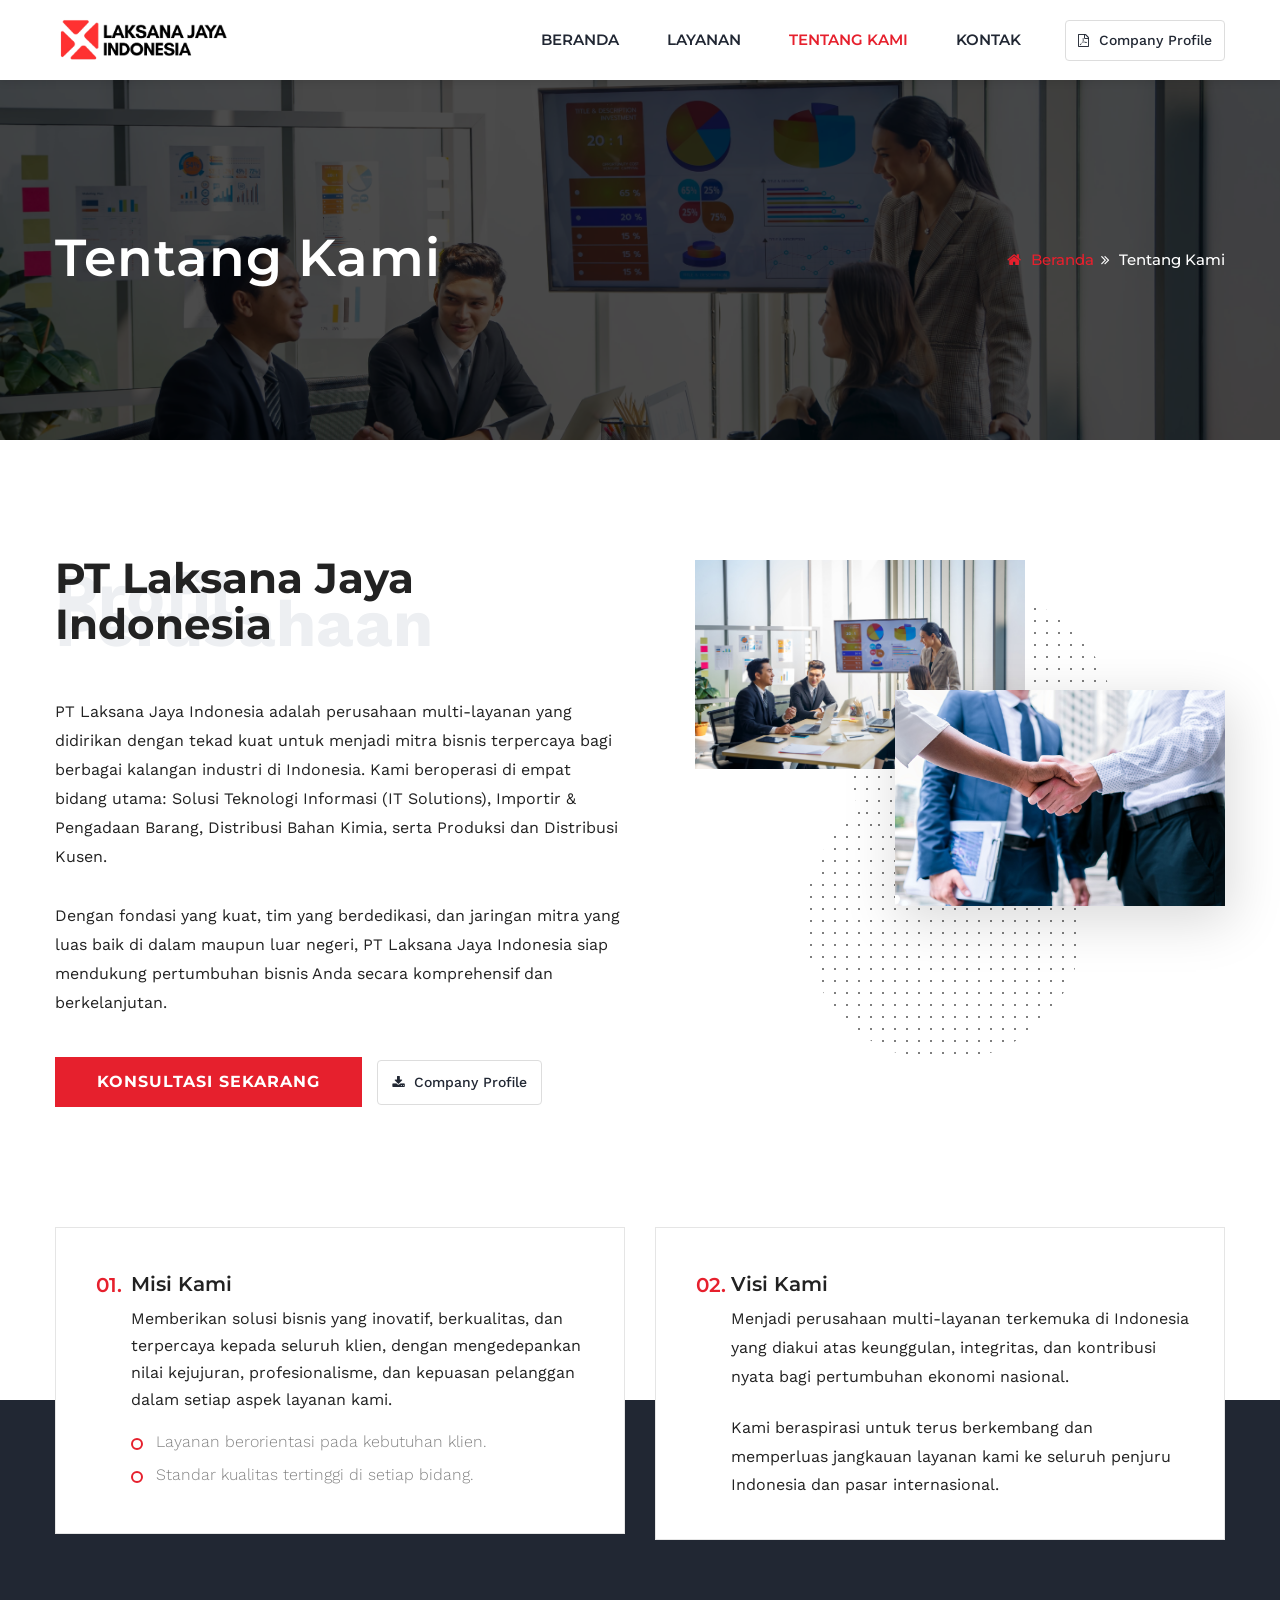
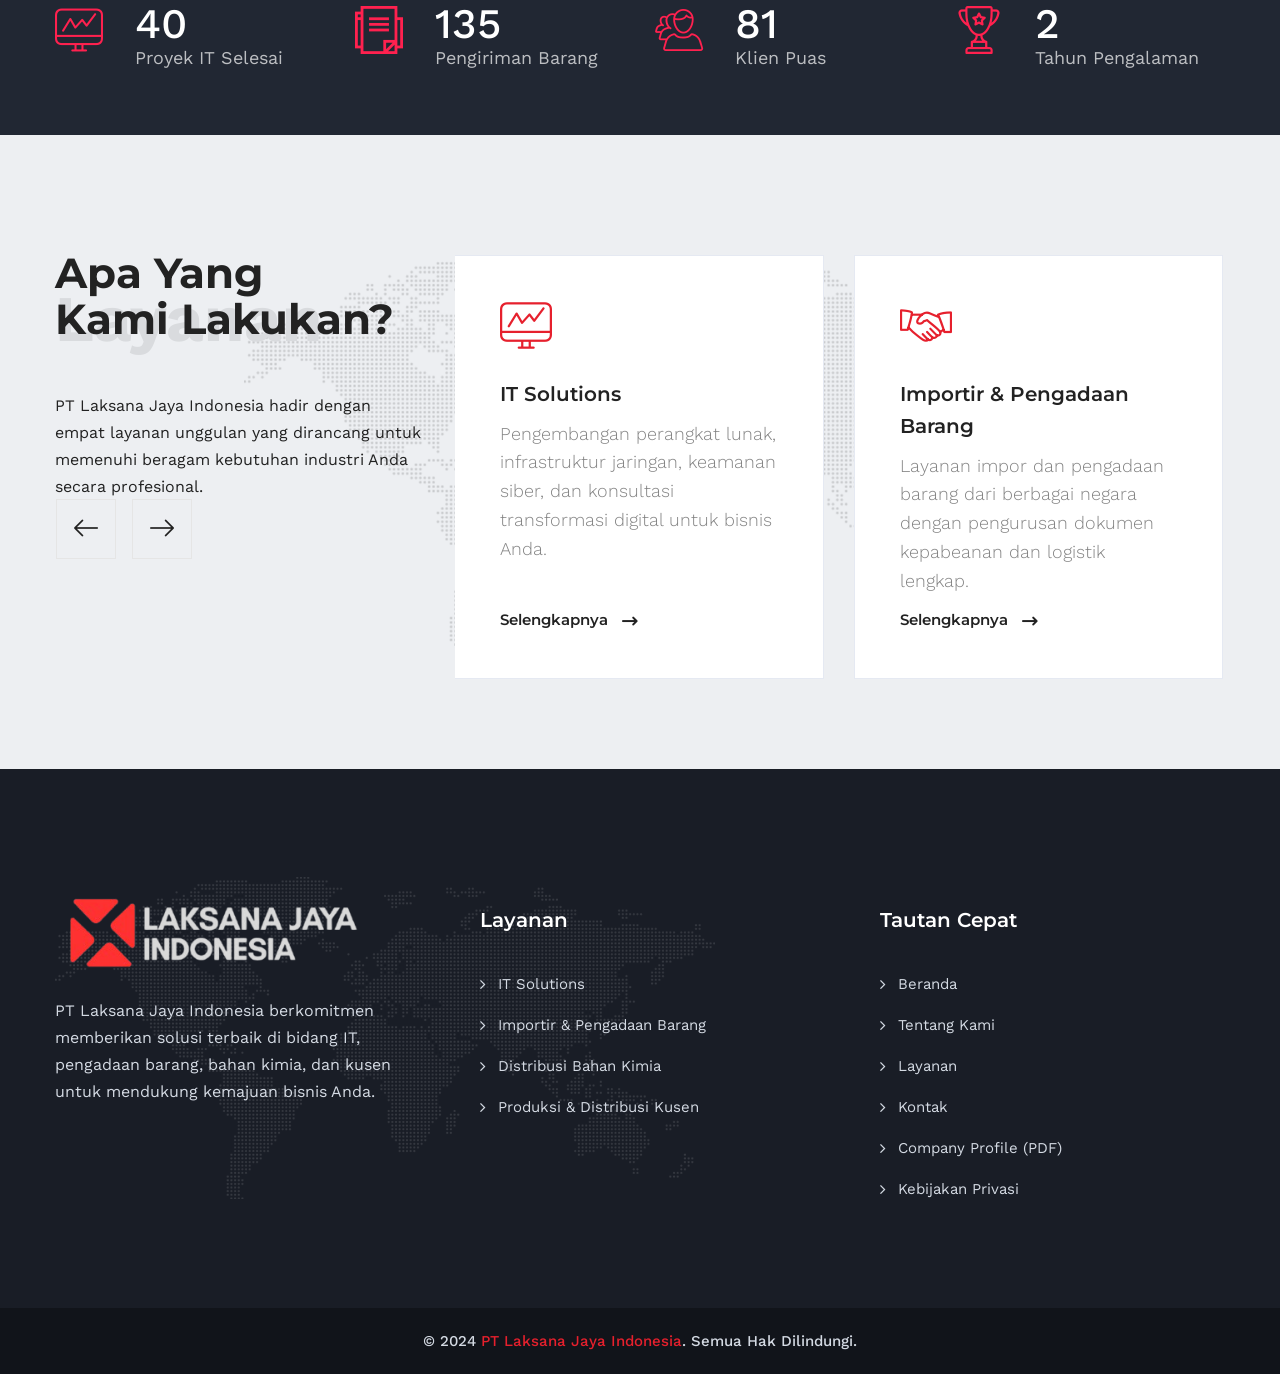
==== commit 0e6af29f: "Update Tampilan" ====
--- a/about.html
+++ b/about.html
@@ -51,6 +51,7 @@
                                     <li class="current"><a href="about.html">Tentang Kami</a></li>
                                     <li><a href="contact.html">Kontak</a></li>
                                 </ul>
+                                <a href="profile.pdf" target="_blank" rel="noopener noreferrer" class="btn-profile-header"><span class="fa fa-file-pdf-o"></span> Company Profile</a>
                             </div>
                         </nav>
                     </div>
@@ -73,6 +74,7 @@
                                 <li class="current"><a href="about.html">Tentang Kami</a></li>
                                 <li><a href="contact.html">Kontak</a></li>
                             </ul>
+                            <a href="profile.pdf" target="_blank" rel="noopener noreferrer" class="btn-profile-header"><span class="fa fa-file-pdf-o"></span> Company Profile</a>
                         </div>
                     </nav>
                 </div>
@@ -107,7 +109,10 @@
                         <p>PT Laksana Jaya Indonesia adalah perusahaan multi-layanan yang didirikan dengan tekad kuat untuk menjadi mitra bisnis terpercaya bagi berbagai kalangan industri di Indonesia. Kami beroperasi di empat bidang utama: Solusi Teknologi Informasi (IT Solutions), Importir &amp; Pengadaan Barang, Distribusi Bahan Kimia, serta Produksi dan Distribusi Kusen.</p>
                         <p>Dengan fondasi yang kuat, tim yang berdedikasi, dan jaringan mitra yang luas baik di dalam maupun luar negeri, PT Laksana Jaya Indonesia siap mendukung pertumbuhan bisnis Anda secara komprehensif dan berkelanjutan.</p>
                     </div>
-                    <div class="link-btn mb-30 mt-40"><a href="contact.html" class="theme-btn btn-style-one">Konsultasi Sekarang</a></div>
+                    <div class="link-btn mb-30 mt-40">
+                        <a href="contact.html" class="theme-btn btn-style-one">Konsultasi Sekarang</a>
+                        <a href="profile.pdf" target="_blank" rel="noopener noreferrer" class="btn-profile-download"><span class="fa fa-download"></span> Company Profile</a>
+                    </div>
                 </div>
                 <div class="col-lg-6">
                     <div class="stacked-image-carousel">
@@ -312,6 +317,7 @@
                                     <li><a href="about.html">Tentang Kami</a></li>
                                     <li><a href="services.html">Layanan</a></li>
                                     <li><a href="contact.html">Kontak</a></li>
+                                    <li><a href="profile.pdf" target="_blank" rel="noopener noreferrer">Company Profile (PDF)</a></li>
                                     <li><a href="#">Kebijakan Privasi</a></li>
                                 </ul>
                             </div>
--- a/css/laksana-custom.css
+++ b/css/laksana-custom.css
@@ -115,6 +115,63 @@
     display: flex;
     align-items: center;
     margin-left: auto;
+}
+
+/* =============================================
+   HALAMAN LAYANAN — INTRO TEKS
+   ============================================= */
+.service-intro-text {
+    max-width: 750px;
+    margin: 0 auto 40px;
+}
+
+/* =============================================
+   COMPANY PROFILE BUTTON — simple link style
+   ============================================= */
+/* Header: link kecil sejajar menu */
+.btn-profile-header {
+    margin-left: 20px;
+    padding: 6px 0;
+    font-size: 14px;
+    font-weight: 500;
+    color: #212733;
+    border: 1px solid #ddd;
+    border-radius: 4px;
+    padding: 6px 12px;
+    white-space: nowrap;
+    transition: color 0.2s, border-color 0.2s, background 0.2s;
+}
+.btn-profile-header:hover {
+    color: #e6202d;
+    border-color: #e6202d;
+    background: rgba(230, 32, 45, 0.04);
+}
+.btn-profile-header .fa {
+    margin-right: 5px;
+    font-size: 13px;
+}
+/* About: tombol kecil di samping Konsultasi */
+.btn-profile-download {
+    display: inline-block;
+    font-size: 14px;
+    font-weight: 500;
+    color: #212733;
+    border: 1px solid #ddd;
+    border-radius: 4px;
+    padding: 8px 14px;
+    transition: color 0.2s, border-color 0.2s, background 0.2s;
+}
+.btn-profile-download:hover {
+    color: #e6202d;
+    border-color: #e6202d;
+    background: rgba(230, 32, 45, 0.04);
+}
+.btn-profile-download .fa {
+    margin-right: 5px;
+    font-size: 13px;
+}
+.link-btn .theme-btn + .btn-profile-download {
+    margin-left: 10px;
 }
 
 /* =============================================
@@ -372,10 +429,19 @@
     .page-title .bread-crumb {
         font-size: 13px;
         margin-top: 8px;
+        flex-wrap: wrap;
+        display: flex;
+        align-items: center;
+        gap: 4px 8px;
     }
     .page-title .bread-crumb a,
     .page-title .bread-crumb li {
         color: rgba(255,255,255,0.9);
+    }
+    .page-title .outer-box {
+        flex-direction: column;
+        align-items: center;
+        text-align: center;
     }
 
     /* ---------- Judul section — hierarchy jelas ---------- */
@@ -431,6 +497,48 @@
         color: #444;
     }
 
+    /* ---------- Halaman Layanan: judul section & container ---------- */
+    .service-section .sec-title.style-two.centered {
+        padding-left: 0;
+        padding-right: 0;
+    }
+    .service-section .sec-title.style-two.centered h1,
+    .service-section .sec-title .big-title {
+        word-wrap: break-word;
+        overflow-wrap: break-word;
+    }
+    .service-section .container {
+        overflow-x: hidden;
+    }
+
+    /* ---------- Halaman Layanan: intro teks ---------- */
+    .service-intro-text {
+        padding-left: 16px;
+        padding-right: 16px;
+        margin-bottom: 32px;
+    }
+    .service-intro-text p {
+        font-size: 15px;
+        line-height: 1.7em;
+        margin-bottom: 0;
+    }
+
+    /* ---------- Service section: row tidak overflow di mobile ---------- */
+    .service-section .row {
+        margin-left: 0;
+        margin-right: 0;
+    }
+    .service-section .service-block-four {
+        padding-left: 0;
+        padding-right: 0;
+        margin-bottom: 28px;
+        max-width: 100%;
+    }
+    .service-section .service-block-four:last-child,
+    .service-section .service-block-four:nth-last-child(2) {
+        margin-bottom: 0;
+    }
+
     /* ---------- Service cards (halaman Layanan) ---------- */
     .service-block-four .inner-box {
         border-radius: 12px;
@@ -445,9 +553,16 @@
         width: 100%;
         height: 220px;
         object-fit: cover;
+        max-width: 100%;
     }
     .service-block-four .inner-box .lower-content {
         padding: 24px 20px !important;
+        box-sizing: border-box;
+    }
+    .service-block-four .inner-box .lower-content h4 a {
+        word-wrap: break-word;
+        overflow-wrap: break-word;
+        display: block;
     }
     .service-block-four h4 a {
         font-size: 18px;
@@ -458,6 +573,7 @@
         font-size: 14px;
         line-height: 1.65em;
         color: #555;
+        word-wrap: break-word;
     }
 
     /* ---------- Parallax CTA — jelas & tap-friendly ---------- */
@@ -557,24 +673,89 @@
         padding: 14px 0 !important;
         font-size: 16px;
     }
-
-    /* ---------- Why choose us (about/services) ---------- */
+    /* Company Profile button di menu collapse */
+    .main-header .navbar-collapse .btn-profile-header {
+        margin-left: 0;
+        margin-top: 12px;
+        display: inline-block;
+    }
+    /* About: dua tombol stack di mobile */
+    .link-btn .theme-btn + .btn-profile-download {
+        margin-left: 0;
+        margin-top: 10px;
+    }
+    .link-btn {
+        display: flex;
+        flex-wrap: wrap;
+        gap: 12px 0;
+    }
+
+    /* ---------- Why choose us (about/services) — rapi di mobile ---------- */
+    .why-chooseus-two .row {
+        margin-left: 0;
+        margin-right: 0;
+    }
+    .why-chooseus-two .col-lg-6 {
+        padding-left: 0;
+        padding-right: 0;
+        margin-bottom: 24px;
+    }
+    .why-chooseus-two .col-lg-6:last-child {
+        margin-bottom: 0;
+    }
+    .why-choose-list {
+        margin-top: 8px;
+    }
     .why-chooseus-two .sec-title h1 {
         font-size: 24px;
+        line-height: 1.3em;
+    }
+    .why-chooseus-two .sec-title h1 br {
+        display: none;
     }
     .why-chooseus-two .text {
         font-size: 15px;
         line-height: 1.65em;
     }
+    .why-chooseus-two .text p {
+        margin-bottom: 16px;
+    }
+    .why-chooseus-two .link-btn.mt-40 {
+        margin-top: 24px !important;
+    }
+    /* service-block-five: di mobile ikon di atas teks, tidak pakai padding kiri besar */
     .service-block-five .inner-box {
-        padding: 20px 0;
+        padding: 20px 0 !important;
+        padding-left: 0 !important;
+        display: flex;
+        flex-direction: column;
+        align-items: flex-start;
+    }
+    .service-block-five .inner-box .icon-box {
+        position: relative !important;
+        left: auto !important;
+        top: auto !important;
+        width: auto !important;
+        margin-bottom: 12px;
+        font-size: 32px;
+    }
+    .service-block-five .inner-box .icon-box span.icon {
+        font-size: 32px;
     }
     .service-block-five h4 {
         font-size: 17px;
+        margin-bottom: 8px;
     }
     .service-block-five .service-text {
         font-size: 14px;
         line-height: 1.6em;
+        padding-bottom: 0;
+    }
+    .service-block-five {
+        margin-bottom: 20px;
+    }
+    .service-block-five:last-child {
+        margin-bottom: 0;
     }
 
     /* ---------- Kartu layanan carousel (index / about) — service-block-eight ---------- */
@@ -680,9 +861,23 @@
     .feature-case-two .inner-box h4 {
         font-size: 18px;
     }
+    .service-intro-text {
+        padding-left: 12px;
+        padding-right: 12px;
+        margin-bottom: 28px;
+    }
+    .service-block-four .inner-box .image img {
+        height: 200px;
+    }
     .service-block-four .inner-box .lower-content {
         padding: 20px 18px !important;
     }
+    .service-block-four h4 a {
+        font-size: 16px;
+    }
+    .why-chooseus-two .sec-title h1 {
+        font-size: 22px;
+    }
     .parallax-section {
         padding: 40px 18px !important;
     }
